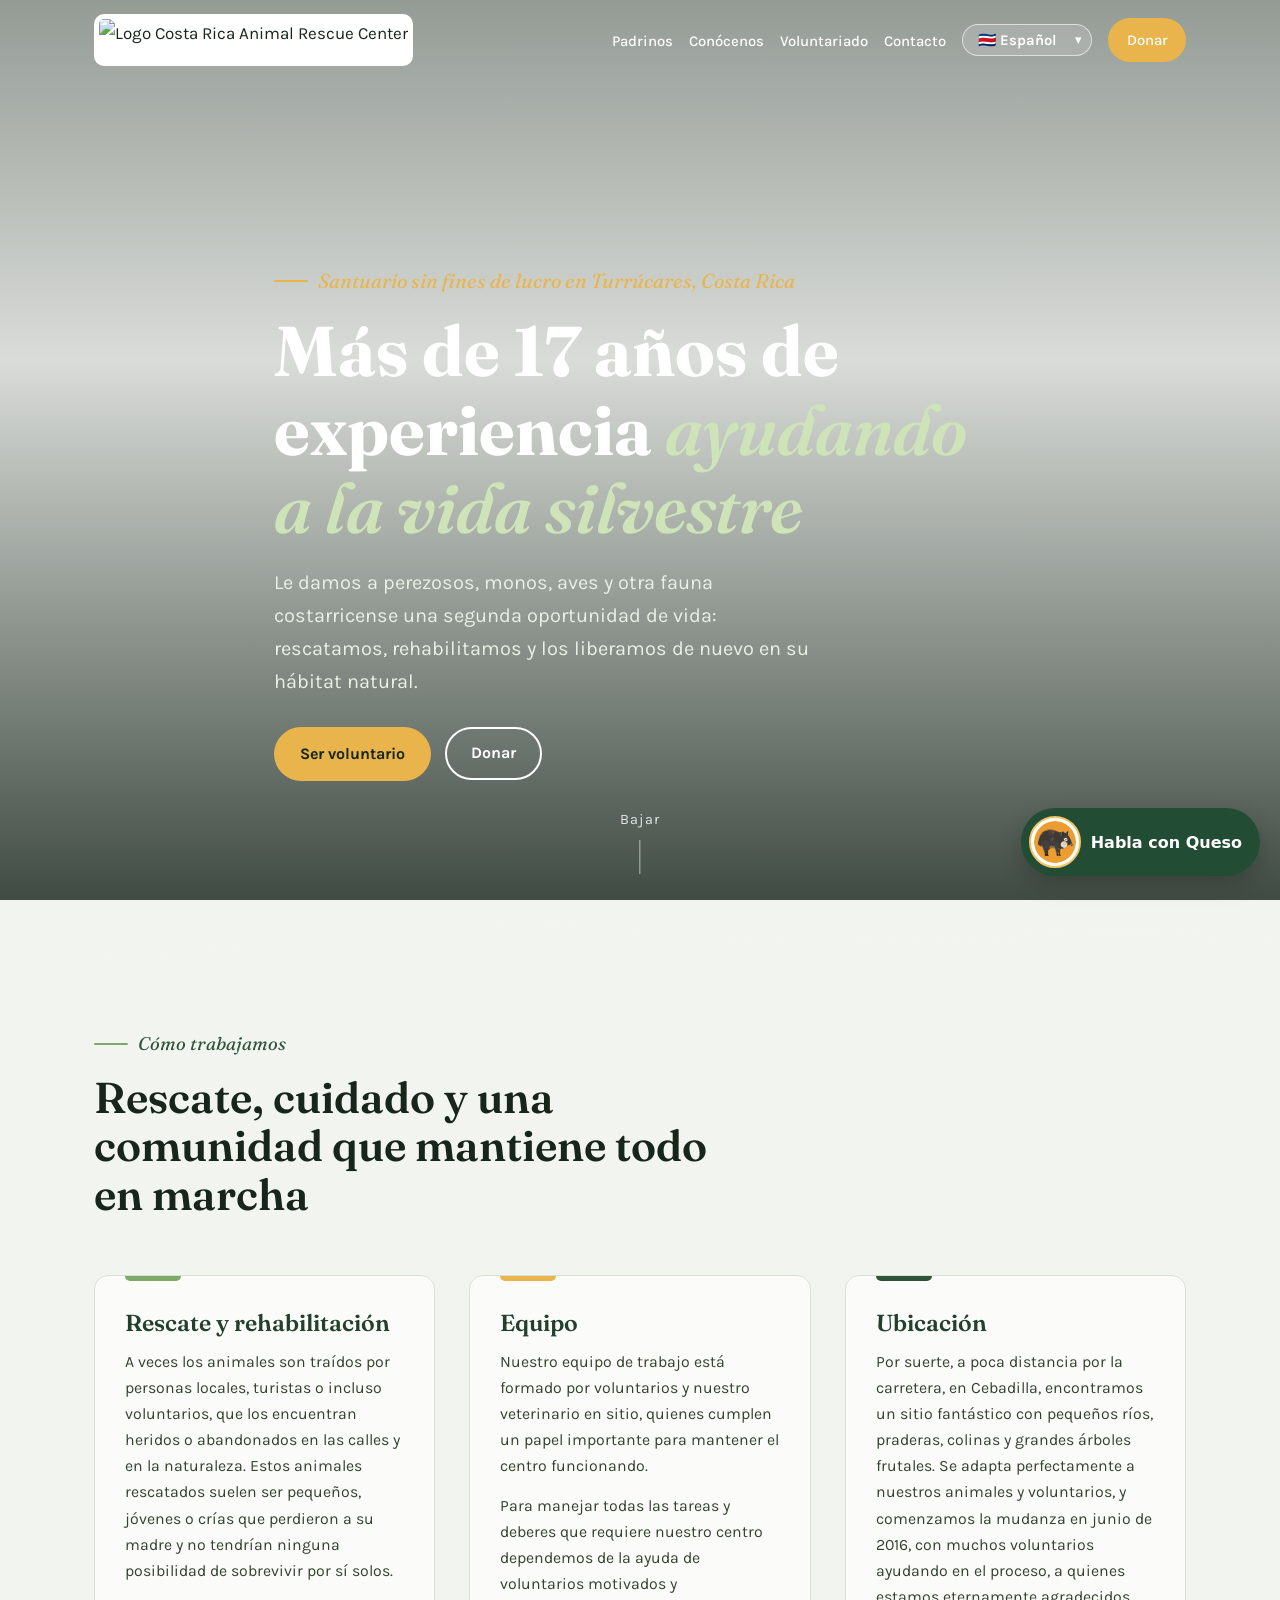
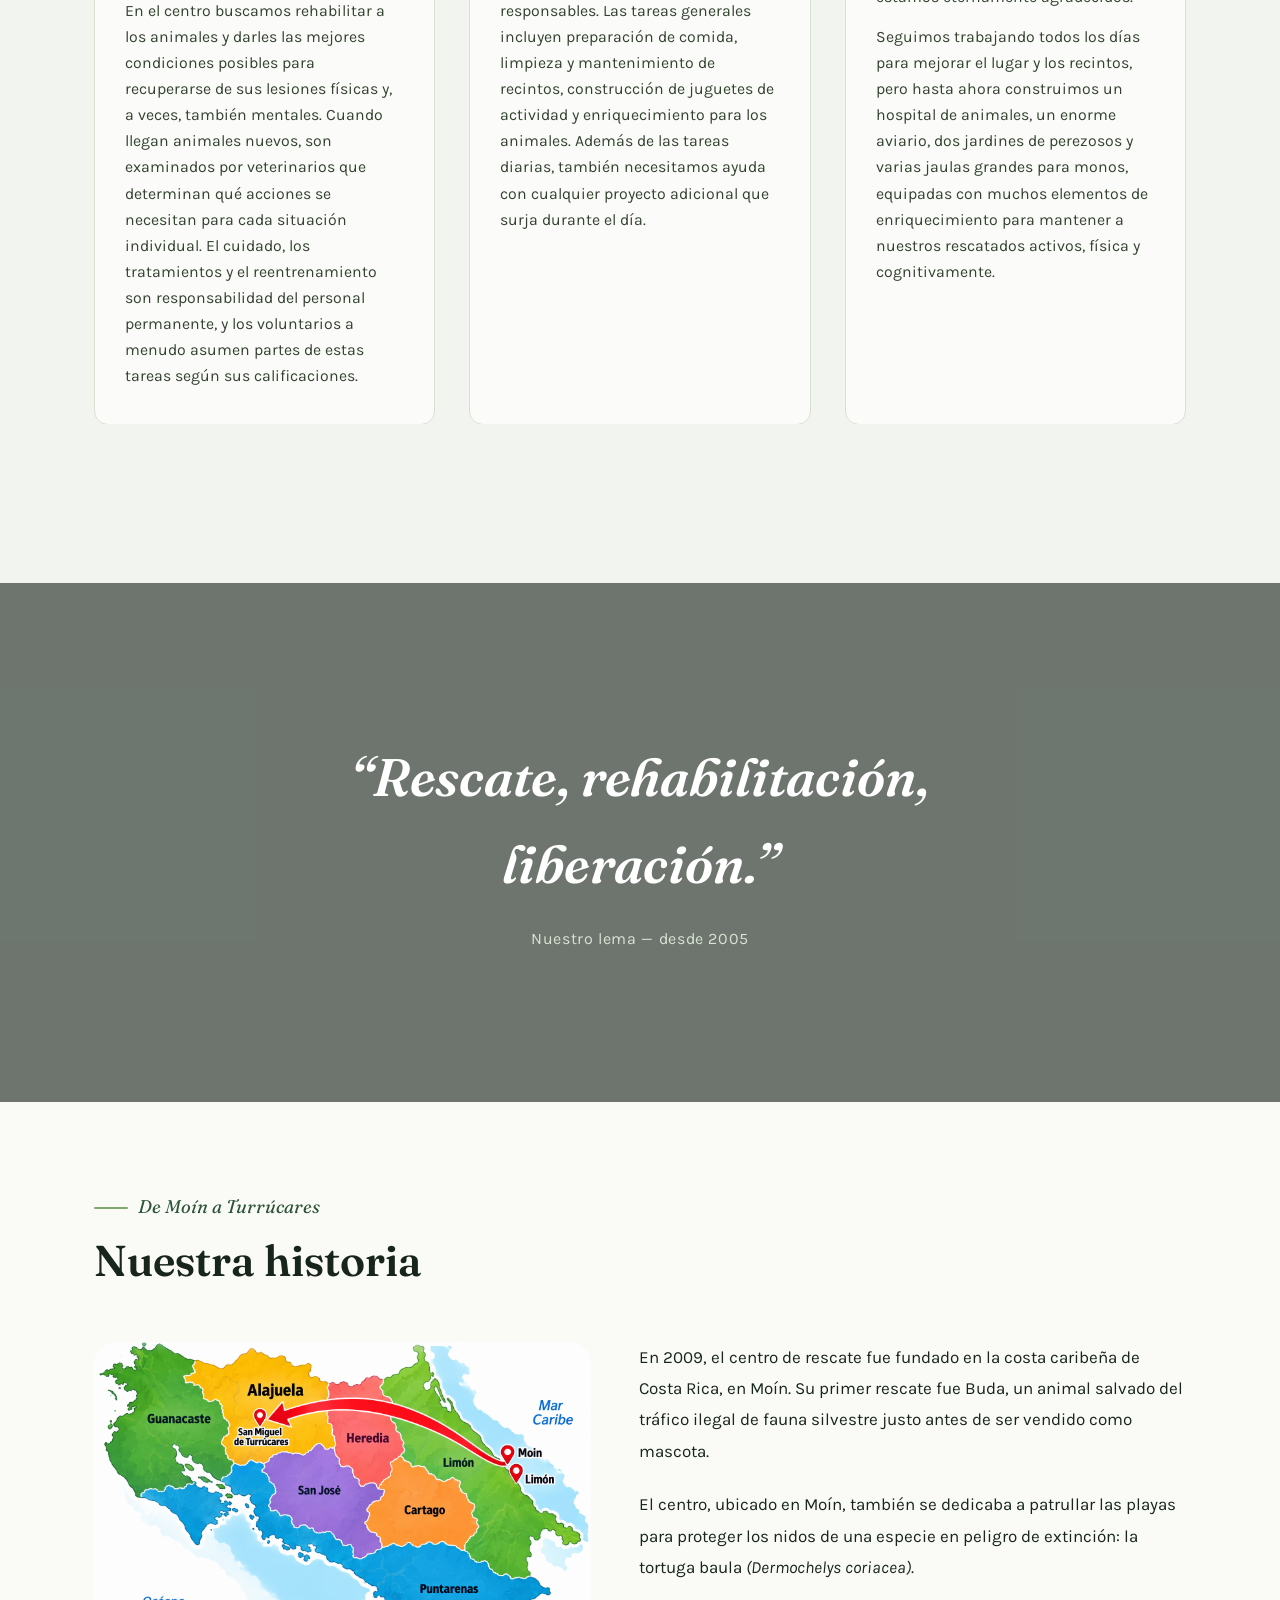
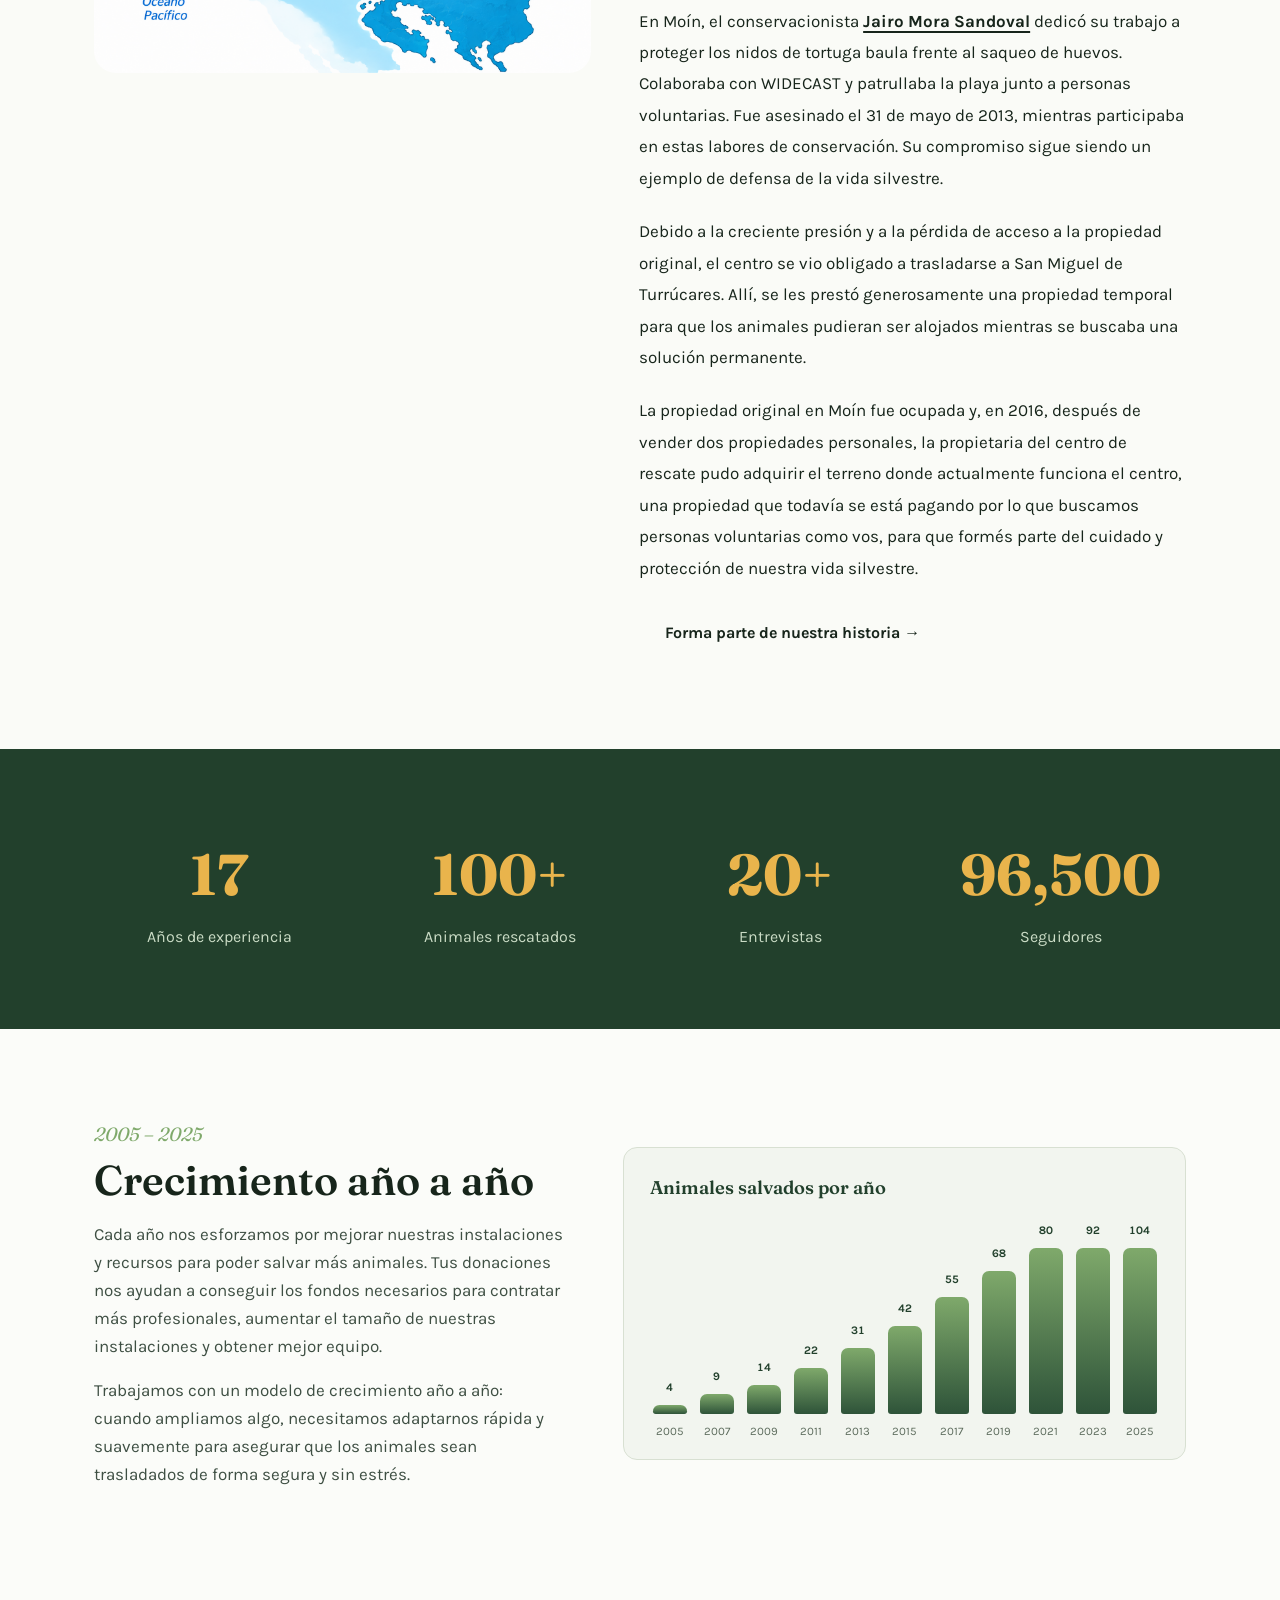
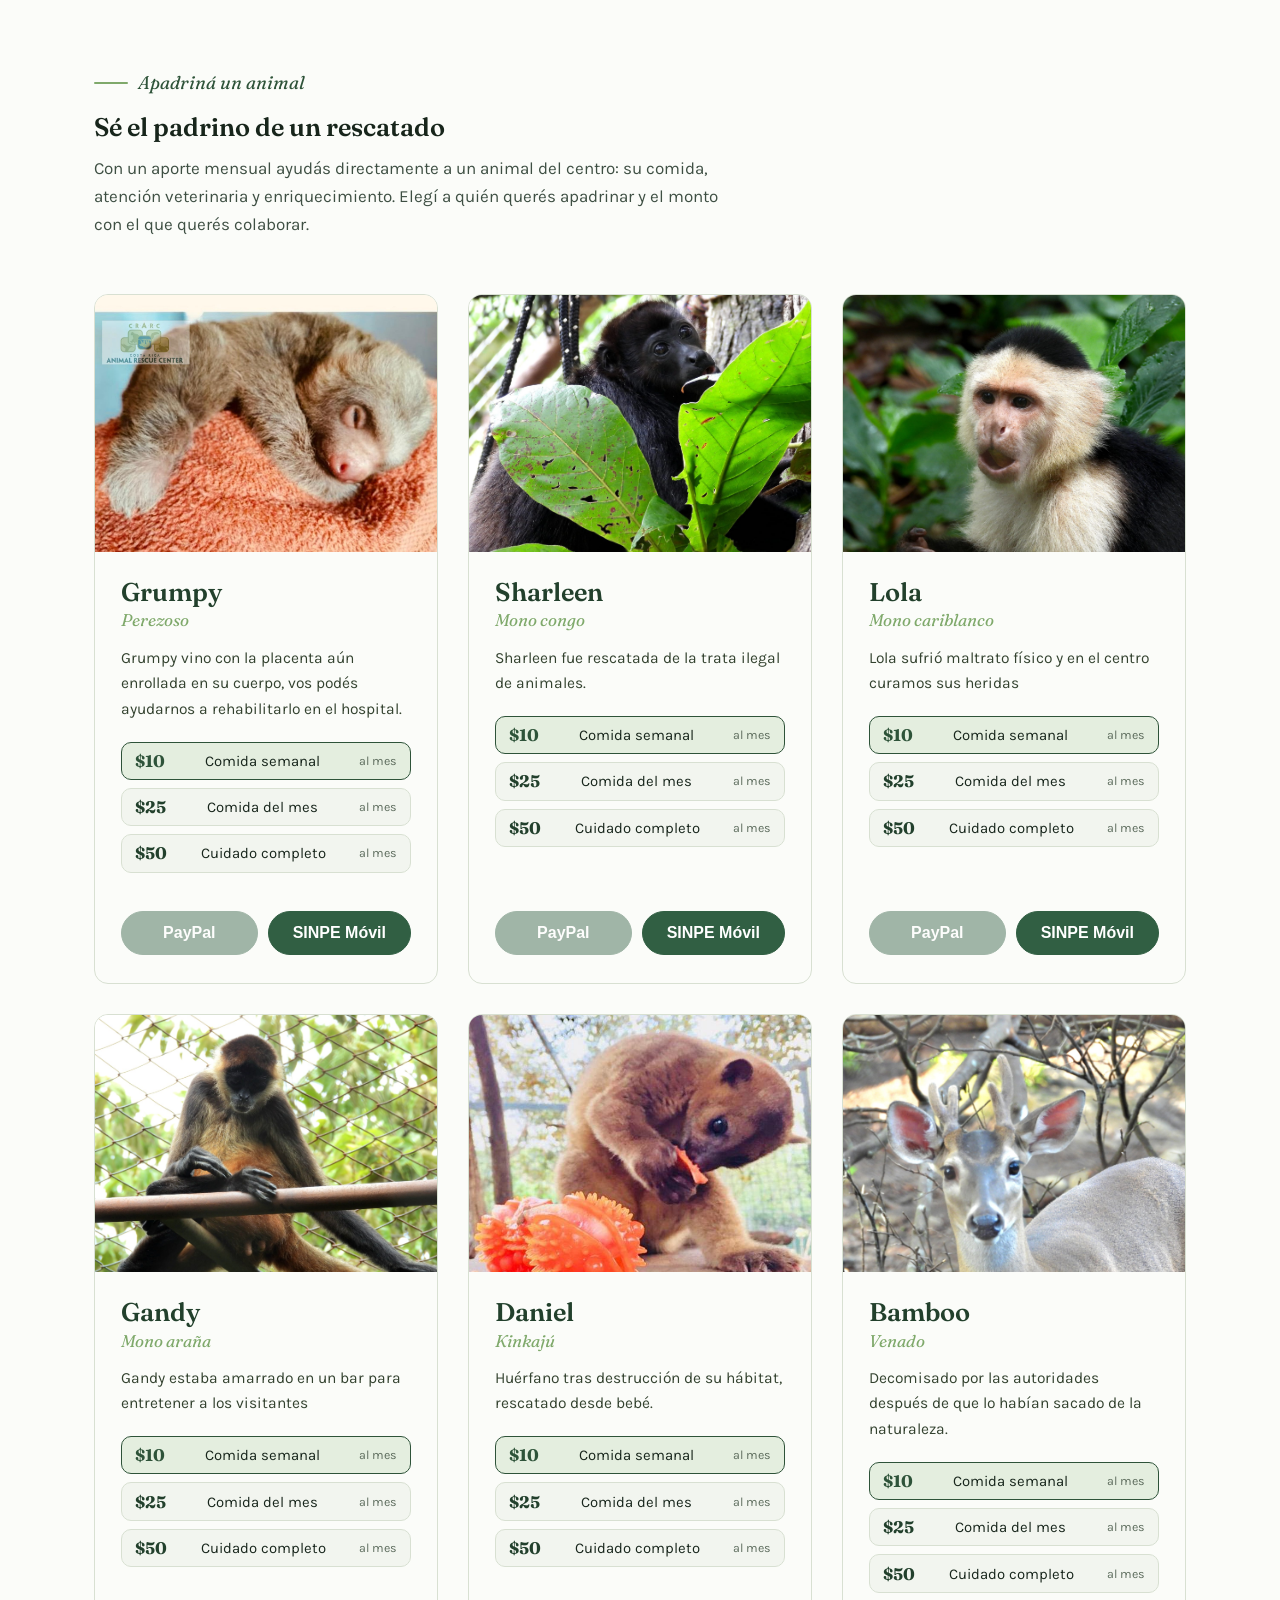
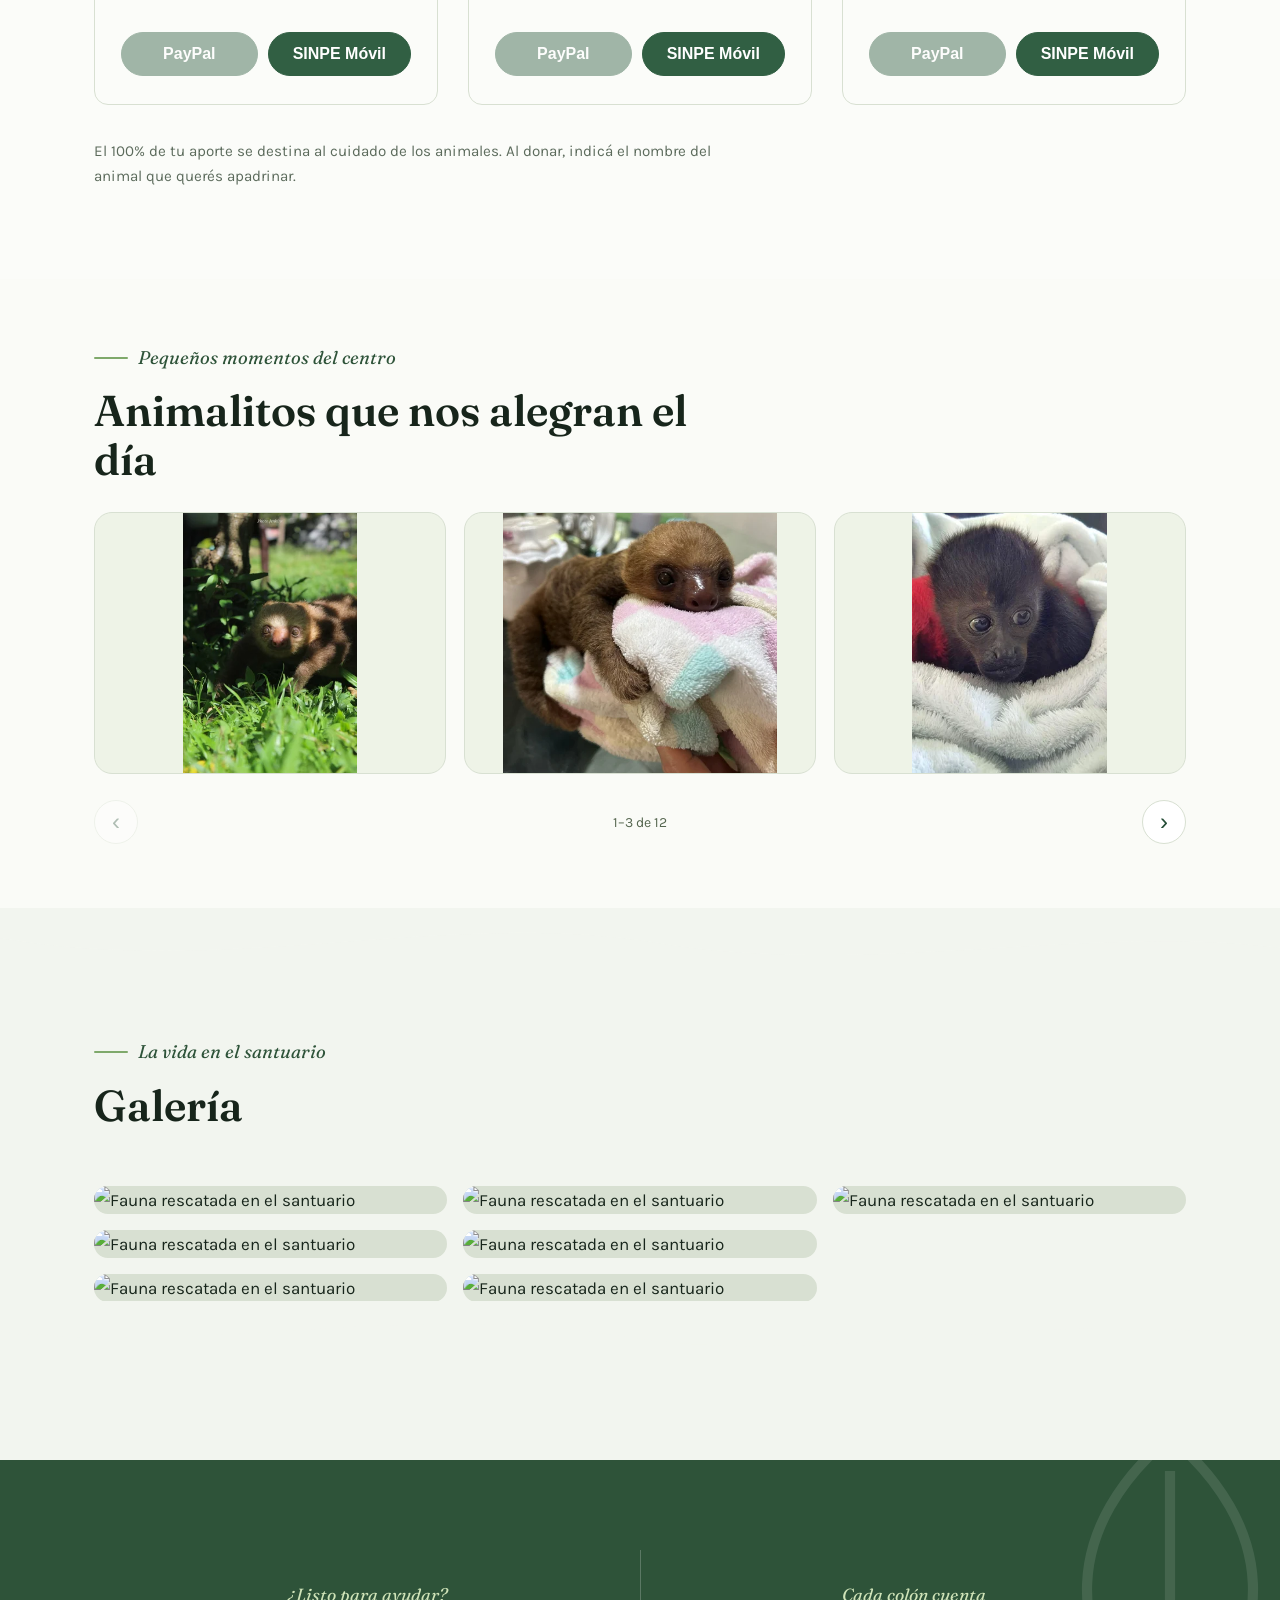
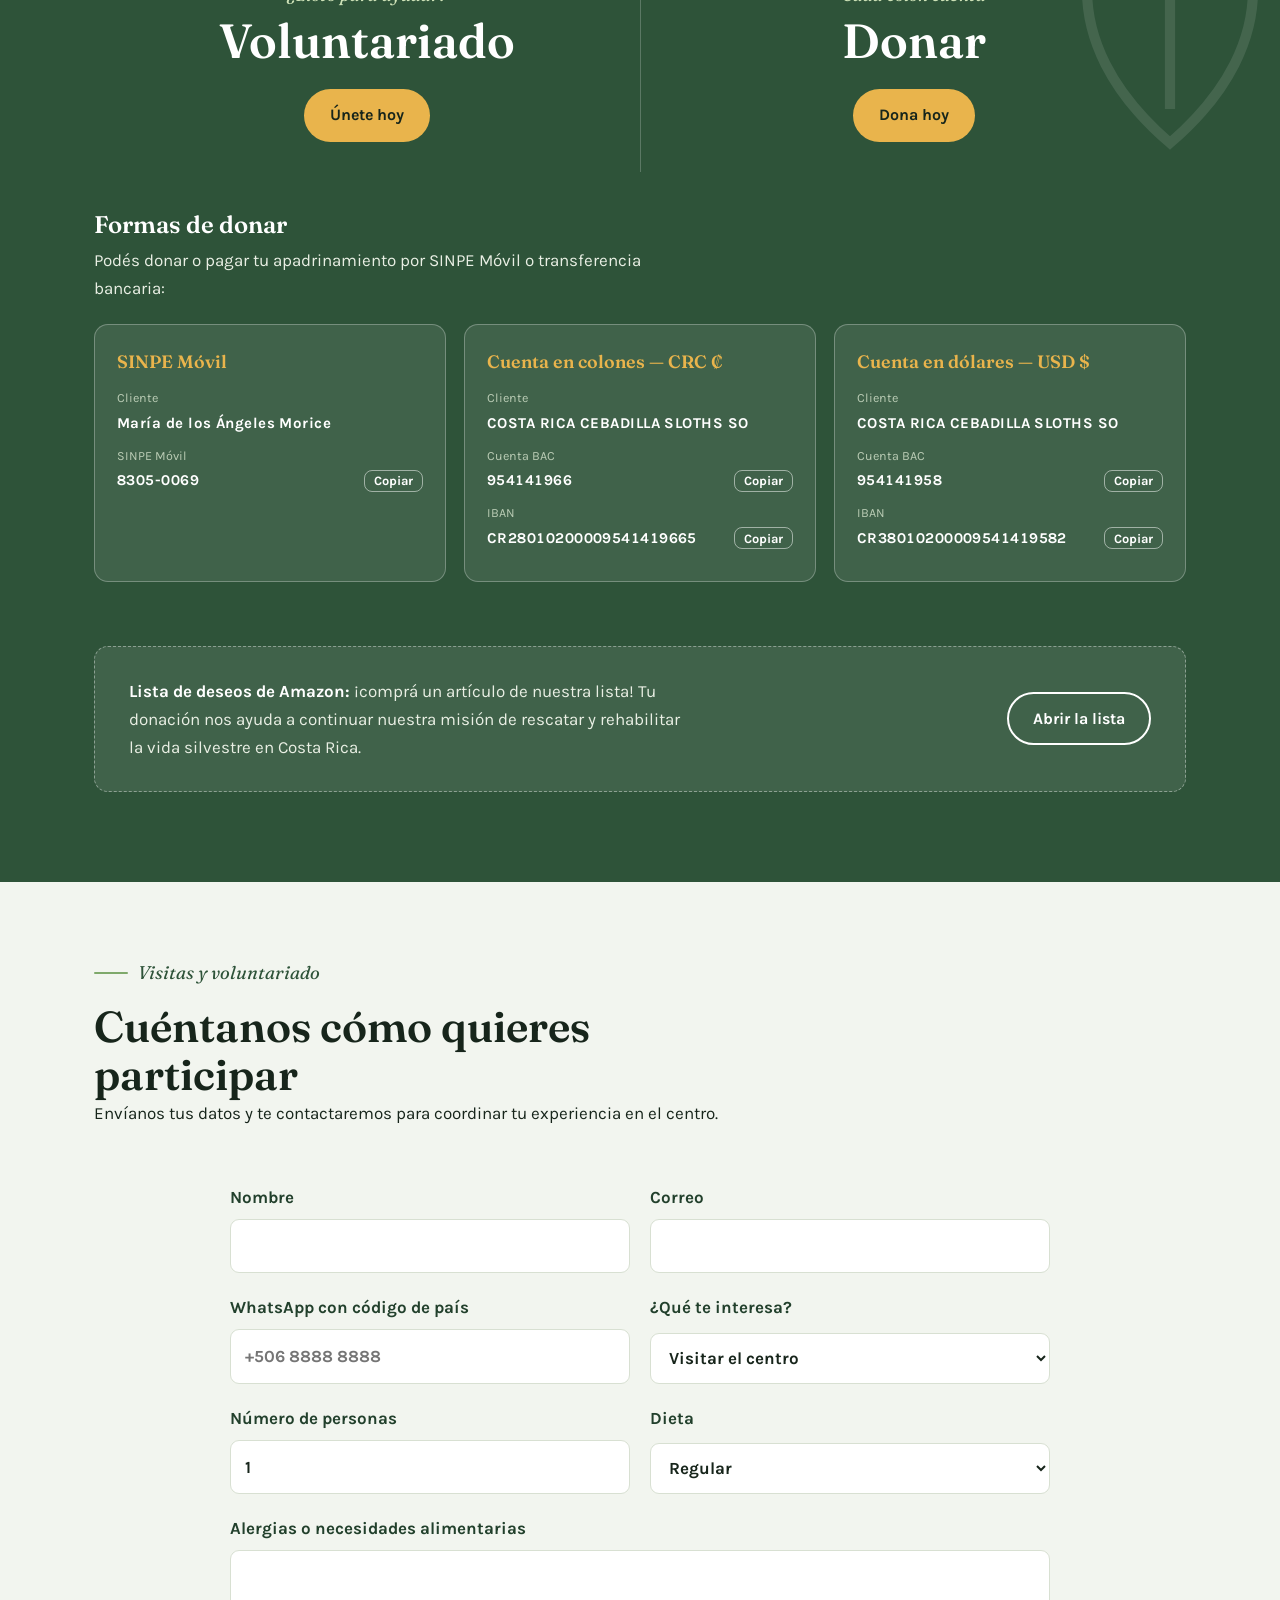
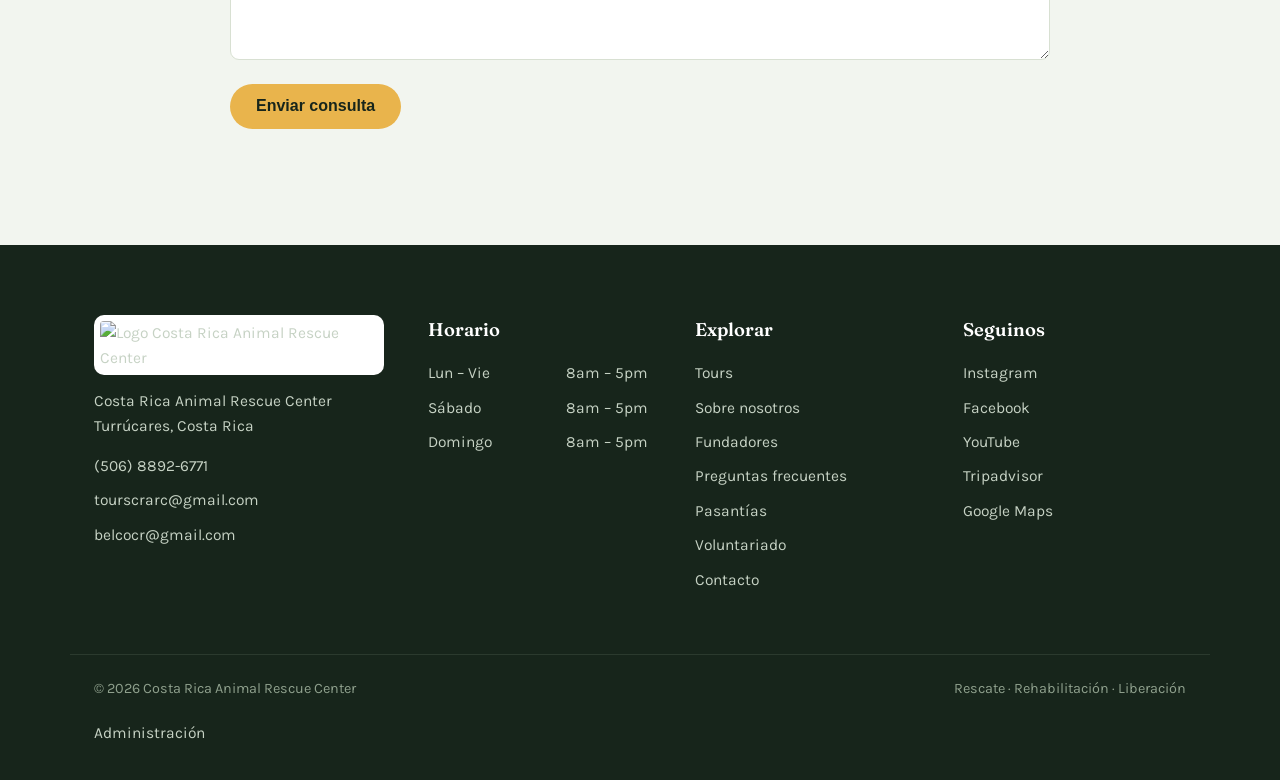
==== index.html @ 5d9d6842 "Add CRARC favicon across pages and fix contact navigation" ====
<!DOCTYPE html>
<html lang="es">
<head>
<meta charset="UTF-8">
<script src="supabase-client.js"></script>
<script src="sponsor-payments.js?v=20261014-1"></script>
<link rel="stylesheet" href="sponsor-payments.css?v=20261014-1">
<link rel="stylesheet" href="home-contact.css?v=20261013-3">
<script src="home-contact.js?v=20261013-1" defer></script>

<meta name="viewport" content="width=device-width, initial-scale=1.0">
<title>Voluntariado con animales en Costa Rica | CRARC</title>
<meta name="description" content="Conoce CRARC, centro de rescate de vida silvestre en Turrúcares, Costa Rica. Descubre el voluntariado, las visitas y cómo apadrinar animales.">
<link rel="preconnect" href="https://fonts.googleapis.com">
<link rel="preconnect" href="https://fonts.gstatic.com" crossorigin>
<link href="https://fonts.googleapis.com/css2?family=Fraunces:ital,opsz,wght@0,9..144,400;0,9..144,600;0,9..144,700;1,9..144,400;1,9..144,600&family=Karla:ital,wght@0,400;0,500;0,700;1,400&display=swap" rel="stylesheet">

<script>
/* ============================================================
   VIDEO — pegá aquí la URL del .mp4 del sitio original.
   Cómo sacarla: F12 → Network → filtro "Media" → recargar →
   clic derecho sobre el .mp4 → Copy URL.
   Mientras esté vacío (""), el hero usa la imagen de respaldo.
   ============================================================ */
const VIDEO = {
  /* Opción A (la del sitio original): video de YouTube.
     Pegá SOLO el ID (los ~11 caracteres después de youtube.com/embed/
     o de youtube.com/watch?v=). Ej: youtube: "dQw4w9WgXcQ" */
  youtube: "",

  /* Opción B: un .mp4 directo (si algún día lo tienen alojado aparte) */
  hero: ""
};

/* ============================================================
   IMAGES — cambiá las URLs por las fotos reales del centro.
   (Clic derecho sobre la foto → "Copiar dirección de imagen".)
   - hero:  respaldo del video (y póster mientras carga)
   - quote: la foto del mono ("Rescate, rehabilitación, liberación")
   ============================================================ */
const IMAGES = {
  logo:    "https://images.squarespace-cdn.com/content/v1/531d3bd6e4b0ddc80ccfca51/90736c36-22ac-4cdb-b52f-da504f413702/GreenCRARC_2020-Logofinal.png",
  /* Foto real del centro (respaldo del video y póster mientras carga) */
  hero:    "https://images.squarespace-cdn.com/content/v1/531d3bd6e4b0ddc80ccfca51/0b09773f-8cdd-47a3-a2c3-6864eb2782ec/20220904_075900.jpg",
  /* Fondo de la sección del lema — la foto del mono del sitio original
     no salió en la extracción; cuando tengás su URL, pegala aquí */
  quote:   "https://images.squarespace-cdn.com/content/v1/531d3bd6e4b0ddc80ccfca51/1598633922604-9LBZE9ICCJYEYQVPY9FA/img-06.jpg",
  /* Galería real del centro (mismo orden que en su página principal) */
  gallery: [
    "https://images.squarespace-cdn.com/content/v1/531d3bd6e4b0ddc80ccfca51/1615142307702-APJ87BNVD9E5FO9LO7R5/img-01.jpg",
    "https://images.squarespace-cdn.com/content/v1/531d3bd6e4b0ddc80ccfca51/1615001490721-SHJEFRWXN4S51LOOFZAN/img-05.jpg",
    "https://images.squarespace-cdn.com/content/v1/531d3bd6e4b0ddc80ccfca51/1615001755380-YQE0K8HOXEBNIM1J4AR3/img-08.jpg",
    "https://images.squarespace-cdn.com/content/v1/531d3bd6e4b0ddc80ccfca51/1598633922604-9LBZE9ICCJYEYQVPY9FA/img-06.jpg",
    "https://images.squarespace-cdn.com/content/v1/531d3bd6e4b0ddc80ccfca51/1598633978077-NZ9LUXBENH7F8W8AS3YP/img-03.jpg",
    "https://images.squarespace-cdn.com/content/v1/531d3bd6e4b0ddc80ccfca51/1592430685614-82UHSNFQUVH82V3LZ6XE/img-04.jpg",
    "https://images.squarespace-cdn.com/content/v1/531d3bd6e4b0ddc80ccfca51/1592418509910-163GRHIHN5APGAHD2ZVY/img-02.jpg"
  ],
  fallback: "https://images.squarespace-cdn.com/content/v1/531d3bd6e4b0ddc80ccfca51/0b09773f-8cdd-47a3-a2c3-6864eb2782ec/20220904_075900.jpg"
};

/* Datos del gráfico "Animales salvados por año" — editá los valores reales */
const RESCUE_DATA = [
  { year: 2005, count: 4 },  { year: 2007, count: 9 },
  { year: 2009, count: 14 }, { year: 2011, count: 22 },
  { year: 2013, count: 31 }, { year: 2015, count: 42 },
  { year: 2017, count: 55 }, { year: 2019, count: 68 },
  { year: 2021, count: 80 }, { year: 2023, count: 92 },
  { year: 2025, count: 104 }
];

/* ============================================================
   PADRINOS — editá los animales reales del centro:
   nombre (queda igual en todos los idiomas), foto y montos.
   Las descripciones se traducen en el bloque I18N (sponA1..A3).
   ============================================================ */
const DONATE_URL = "#pay";
/* WhatsApp del centro: código de país + número, sin +, espacios ni guiones */
const WHATSAPP_NUMBER = "50685228125";

/* URL /exec del Apps Script (la MISMA de conocenos.html).
   Con esto los padrinos se administran desde la pestaña "Padrinos"
   de la hoja de cálculo, sin tocar código: animales, fotos, montos,
   y si el botón va a PayPal o a WhatsApp. Si está vacío o falla,
   se usan los animales de SPONSORS de aquí abajo. */
const CONFIG_ENDPOINT = "https://script.google.com/macros/s/AKfycbx2tHT1aCH5QfsYBuMe5ggw_VnCaWNn0RVXZYW3UbazEzCJiYbT_n-KfaO86DMr4g/exec";

/* ============================================================
   MÉTODOS DE DONACIÓN — editá aquí si cambian cuentas o números
   ============================================================ */
const PAYMENT = {
  sinpe: { number: "8305-0069", holder: "María de los Ángeles Morice" },
  crc: {
    holder: "COSTA RICA CEBADILLA SLOTHS SO",
    bac: "954141966",
    iban: "CR28010200009541419665"
  },
  usd: {
    holder: "COSTA RICA CEBADILLA SLOTHS SO",
    bac: "954141958",
    iban: "CR38010200009541419582"
  }
};
const SPONSORS = [
  { id: "a1", name: "Grumpy",   img: "images/animals/grumpybebe.jpeg", amounts: [10, 25, 50] },
  { id: "a2", name: "Sharleen", img: "images/animals/eyes.jpeg",       amounts: [10, 25, 50] },
  { id: "a3", name: "Lola",     img: "images/animals/lola.jpeg",       amounts: [10, 25, 50] },
  { id: "a4", name: "Gandy",    img: "images/animals/ghandy.jpeg",     amounts: [10, 25, 50] },
  { id: "a5", name: "Daniel",   img: "images/animals/daniel.jpeg",     amounts: [10, 25, 50] },
  { id: "a6", name: "Bamboo",   img: "images/animals/toro.jpeg",       amounts: [10, 25, 50] }
];

/* ============================================================
   I18N — diccionario de traducciones (es / en / fr / it)
   ============================================================ */
const I18N = {
  es: {
    _name: "Español", _flag: "🇨🇷",
    navHow: "Cómo trabajamos", navImpact: "Nuestro impacto", navGrowth: "Crecimiento",
    navGallery: "Galería", navVolunteer: "Voluntariado", navContact: "Contacto", navDonate: "Donar",
    heroKicker: "Santuario sin fines de lucro en Turrúcares, Costa Rica",
    heroTitle: "Más de 17 años de experiencia <em>ayudando a la vida silvestre</em>",
    heroLead: "Le damos a perezosos, monos, aves y otra fauna costarricense una segunda oportunidad de vida: rescatamos, rehabilitamos y los liberamos de nuevo en su hábitat natural.",
    heroCtaVol: "Ser voluntario", heroCtaDon: "Donar", scroll: "Bajar",
    howKicker: "Cómo trabajamos",
    howTitle: "Rescate, cuidado y una comunidad que mantiene todo en marcha",
    how1h: "Rescate y rehabilitación",
    how1p1: "A veces los animales son traídos por personas locales, turistas o incluso voluntarios, que los encuentran heridos o abandonados en las calles y en la naturaleza. Estos animales rescatados suelen ser pequeños, jóvenes o crías que perdieron a su madre y no tendrían ninguna posibilidad de sobrevivir por sí solos.",
    how1p2: "En el centro buscamos rehabilitar a los animales y darles las mejores condiciones posibles para recuperarse de sus lesiones físicas y, a veces, también mentales. Cuando llegan animales nuevos, son examinados por veterinarios que determinan qué acciones se necesitan para cada situación individual. El cuidado, los tratamientos y el reentrenamiento son responsabilidad del personal permanente, y los voluntarios a menudo asumen partes de estas tareas según sus calificaciones.",
    how2h: "Equipo",
    how2p1: "Nuestro equipo de trabajo está formado por voluntarios y nuestro veterinario en sitio, quienes cumplen un papel importante para mantener el centro funcionando.",
    how2p2: "Para manejar todas las tareas y deberes que requiere nuestro centro dependemos de la ayuda de voluntarios motivados y responsables. Las tareas generales incluyen preparación de comida, limpieza y mantenimiento de recintos, construcción de juguetes de actividad y enriquecimiento para los animales. Además de las tareas diarias, también necesitamos ayuda con cualquier proyecto adicional que surja durante el día.",
    how3h: "Ubicación",
    how3p1: "Por suerte, a poca distancia por la carretera, en Cebadilla, encontramos un sitio fantástico con pequeños ríos, praderas, colinas y grandes árboles frutales. Se adapta perfectamente a nuestros animales y voluntarios, y comenzamos la mudanza en junio de 2016, con muchos voluntarios ayudando en el proceso, a quienes estamos eternamente agradecidos.",
    how3p2: "Seguimos trabajando todos los días para mejorar el lugar y los recintos, pero hasta ahora construimos un hospital de animales, un enorme aviario, dos jardines de perezosos y varias jaulas grandes para monos, equipadas con muchos elementos de enriquecimiento para mantener a nuestros rescatados activos, física y cognitivamente.",
    quoteText: "“Rescate, rehabilitación, liberación.”",
    quoteCaption: "Nuestro lema — desde 2005",
    stat1: "Años de experiencia", stat2: "Animales rescatados", stat3: "Entrevistas", stat4: "Seguidores",
    growthTitle: "Crecimiento año a año",
    growthP1: "Cada año nos esforzamos por mejorar nuestras instalaciones y recursos para poder salvar más animales. Tus donaciones nos ayudan a conseguir los fondos necesarios para contratar más profesionales, aumentar el tamaño de nuestras instalaciones y obtener mejor equipo.",
    growthP2: "Trabajamos con un modelo de crecimiento año a año: cuando ampliamos algo, necesitamos adaptarnos rápida y suavemente para asegurar que los animales sean trasladados de forma segura y sin estrés.",
    chartTitle: "Animales salvados por año",
    galleryKicker: "La vida en el santuario", galleryTitle: "Galería",
    galleryAlt: "Fauna rescatada en el santuario",
    joinReady: "¿Listo para ayudar?", joinVol: "Voluntariado", joinVolBtn: "Únete hoy",
    joinEvery: "Cada colón cuenta", joinDon: "Donar", joinDonBtn: "Dona hoy",
    wishlist: "<strong>Lista de deseos de Amazon:</strong> ¡comprá un artículo de nuestra lista! Tu donación nos ayuda a continuar nuestra misión de rescatar y rehabilitar la vida silvestre en Costa Rica.",
    wishlistBtn: "Abrir la lista",
    navSponsor: "Padrinos",
    navKnow: "Conócenos",
    sponKicker: "Apadriná un animal",
    sponTitle: "Sé el padrino de un rescatado",
    sponIntro: "Con un aporte mensual ayudás directamente a un animal del centro: su comida, atención veterinaria y enriquecimiento. Elegí a quién querés apadrinar y el monto con el que querés colaborar.",
    sponPerMonth: "al mes",
    sponT1: "Comida semanal",
    sponT2: "Comida del mes",
    sponT3: "Cuidado completo",
    sponBtn: "Apadrinar",
    sponWa: "Hola, quiero apadrinar a {name} con ${amount} al mes 🐾",
    sponNote: "El 100% de tu aporte se destina al cuidado de los animales. Al donar, indicá el nombre del animal que querés apadrinar.",
    sponA1sp: "Perezoso",
    sponA1d: "Grumpy vino con la placenta aún enrollada en su cuerpo, vos podés ayudarnos a rehabilitarlo en el hospital.",
    sponA2sp: "Mono congo",
    sponA2d: "Sharleen fue rescatada de la trata ilegal de animales.",
    sponA3sp: "Mono cariblanco",
    sponA3d: "Lola sufrió maltrato físico y en el centro curamos sus heridas",
    sponA4sp: "Mono araña",
    sponA4d: "Gandy estaba amarrado en un bar para entretener a los visitantes",
    sponA5sp: "Kinkajú",
    sponA5d: "Huérfano tras destrucción de su hábitat, rescatado desde bebé.",
    sponA6sp: "Venado",
    sponA6d: "Decomisado por las autoridades después de que lo habían sacado de la naturaleza.",
    payTitle: "Formas de donar",
    payIntro: "Podés donar o pagar tu apadrinamiento por SINPE Móvil o transferencia bancaria:",
    paySinpe: "SINPE Móvil",
    payCrc: "Cuenta en colones",
    payUsd: "Cuenta en dólares",
    payHolder: "Cliente",
    payBac: "Cuenta BAC",
    payCopy: "Copiar",
    payCopied: "¡Copiado!",
    footAddr: "Costa Rica Animal Rescue Center<br>Turrúcares, Costa Rica",
    footHours: "Horario", footMonFri: "Lun – Vie", footSat: "Sábado", footSun: "Domingo",
    footExplore: "Explorar", footTours: "Tours", footAbout: "Sobre nosotros", footFounders: "Fundadores",
    footFaq: "Preguntas frecuentes", footInternships: "Pasantías", footVolunteer: "Voluntariado", footContact: "Contacto",
    footFollow: "Seguinos",
    footCopy: "© {year} Costa Rica Animal Rescue Center",
    footMotto: "Rescate · Rehabilitación · Liberación"
  },

  en: {
    _name: "English", _flag: "🇺🇸",
    navHow: "How we work", navImpact: "Our impact", navGrowth: "Growth",
    navGallery: "Gallery", navVolunteer: "Volunteer", navContact: "Contact", navDonate: "Donate",
    heroKicker: "A non-profit sanctuary in Turrúcares, Costa Rica",
    heroTitle: "Over 17 years of experience <em>helping the wildlife</em>",
    heroLead: "We give sloths, monkeys, birds, and other Costa Rican wildlife a second chance at life — rescuing, rehabilitating, and re-releasing them into their natural habitat.",
    heroCtaVol: "Become a volunteer", heroCtaDon: "Donate", scroll: "Scroll",
    howKicker: "How we work",
    howTitle: "Rescue, care, and a community that keeps it all running",
    how1h: "Rescue & Rehabilitation",
    how1p1: "Sometimes animals are brought in by local people, tourists, or even volunteers, who have found them injured or abandoned in the streets and the wilderness. These rescued animals are often smaller or younger animals or infants that have lost their mother and would have no chance of survival on their own.",
    how1p2: "At the center, we aim to rehabilitate animals and give them the best possible conditions to recover from their physical and sometimes also mental injuries. When new animals come in, they are examined by vets who determine what actions need to be done for each individual situation. Care, treatments, and retraining are within the responsibility of permanent staff, and volunteers often get a chance to take over parts of tasks depending on each volunteer's qualifications.",
    how2h: "Team",
    how2p1: "Our team of workers consists of volunteers and our on-site veterinarian who all take up an important part in keeping the center running.",
    how2p2: "In order to manage all the tasks and duties that our center requires we depend on the help of motivated and responsible volunteers. Volunteer general tasks involve food preparation, cleaning and maintaining enclosures, building activity toys, and providing enrichment for animals. Apart from daily tasks, we also need help with any additional projects that may come up in the course of the day.",
    how3h: "Location",
    how3p1: "Luckily just a short drive down the road, in Cebadilla, we found a fantastic site with little rivers, meadows, hills, and big beautiful fruit trees! It suits our animals and volunteers perfectly and we began the move here in June 2016 — with lots of volunteers helping in the process, who we are eternally grateful for.",
    how3p2: "We are still working every day on improving the place and enclosures, but so far we built an animal hospital, a huge aviary, two sloth gardens, and various big monkey cages, equipped with many enrichment items to keep our rescued ones active — physically and cognitively.",
    quoteText: "“Rescue, Rehabilitate, Release.”",
    quoteCaption: "Our motto — since 2005",
    stat1: "Years of experience", stat2: "Animals rescued", stat3: "Interviews", stat4: "Followers",
    growthTitle: "Year by year growth",
    growthP1: "Every year we strive to improve our facilities and resources to be able to save more animals each year. Your donations help us get the funds needed to hire more professionals and increase the size of our facilities, as well as get better equipment.",
    growthP2: "We work on a year-by-year growth model: when we expand something, we need to adapt quickly and smoothly to ensure the animals are transferred safely and stress-free.",
    chartTitle: "Animals saved every year",
    galleryKicker: "Life at the sanctuary", galleryTitle: "Gallery",
    galleryAlt: "Rescued wildlife at the sanctuary",
    joinReady: "Ready to help?", joinVol: "Volunteer", joinVolBtn: "Join today",
    joinEvery: "Every colón counts", joinDon: "Donate", joinDonBtn: "Donate today",
    wishlist: "<strong>Amazon wishlist:</strong> purchase an item from our wishlist! Your donation will help us continue our mission of rescuing and rehabilitating wildlife in Costa Rica.",
    wishlistBtn: "Open the wishlist",
    navSponsor: "Sponsor",
    navKnow: "About us",
    sponKicker: "Sponsor an animal",
    sponTitle: "Become a rescued animal's sponsor",
    sponIntro: "With a monthly contribution you directly help one animal at the center: their food, veterinary care, and enrichment. Choose who you'd like to sponsor and the amount you'd like to give.",
    sponPerMonth: "per month",
    sponT1: "A week of food",
    sponT2: "A month of food",
    sponT3: "Full care",
    sponBtn: "Sponsor",
    sponWa: "Hi! I'd like to sponsor {name} with ${amount} per month 🐾",
    sponNote: "100% of your contribution goes to animal care. When donating, mention the name of the animal you'd like to sponsor.",
    sponA1sp: "Sloth",
    sponA1d: "Grumpy arrived with the placenta still wrapped around his body; you can help us rehabilitate him at the hospital.",
    sponA2sp: "Howler monkey",
    sponA2d: "Sharleen was rescued from the illegal animal trade.",
    sponA3sp: "White-faced capuchin",
    sponA3d: "Lola suffered physical abuse and at the center we healed her wounds",
    sponA4sp: "Spider monkey",
    sponA4d: "Gandy was tied up in a bar to entertain the visitors",
    sponA5sp: "Kinkajou",
    sponA5d: "Orphaned after the destruction of his habitat, rescued as a baby.",
    sponA6sp: "Deer",
    sponA6d: "Confiscated by the authorities after being taken from the wild.",
    payTitle: "Ways to donate",
    payIntro: "You can donate or pay your sponsorship via SINPE Móvil or bank transfer:",
    paySinpe: "SINPE Móvil",
    payCrc: "Colones account",
    payUsd: "US dollar account",
    payHolder: "Account holder",
    payBac: "BAC account",
    payCopy: "Copy",
    payCopied: "Copied!",
    footAddr: "Costa Rica Animal Rescue Center<br>Turrúcares, Costa Rica",
    footHours: "Hours", footMonFri: "Mon – Fri", footSat: "Saturday", footSun: "Sunday",
    footExplore: "Explore", footTours: "Tours", footAbout: "About us", footFounders: "Founders",
    footFaq: "FAQ", footInternships: "Internships", footVolunteer: "Volunteer", footContact: "Contact us",
    footFollow: "Follow us",
    footCopy: "© {year} Costa Rica Animal Rescue Center",
    footMotto: "Rescue · Rehabilitate · Release"
  },

  fr: {
    _name: "Français", _flag: "🇫🇷",
    navHow: "Notre travail", navImpact: "Notre impact", navGrowth: "Croissance",
    navGallery: "Galerie", navVolunteer: "Bénévolat", navContact: "Contact", navDonate: "Faire un don",
    heroKicker: "Un sanctuaire à but non lucratif à Turrúcares, Costa Rica",
    heroTitle: "Plus de 17 ans d'expérience <em>au service de la faune sauvage</em>",
    heroLead: "Nous offrons aux paresseux, singes, oiseaux et autres animaux sauvages du Costa Rica une seconde chance : nous les secourons, les réhabilitons et les relâchons dans leur habitat naturel.",
    heroCtaVol: "Devenir bénévole", heroCtaDon: "Faire un don", scroll: "Défiler",
    howKicker: "Notre travail",
    howTitle: "Sauvetage, soins et une communauté qui fait tourner le centre",
    how1h: "Sauvetage et réhabilitation",
    how1p1: "Parfois, les animaux sont amenés par des habitants, des touristes ou même des bénévoles qui les ont trouvés blessés ou abandonnés dans les rues ou en pleine nature. Ces animaux secourus sont souvent petits, jeunes ou des bébés ayant perdu leur mère, sans aucune chance de survie par eux-mêmes.",
    how1p2: "Au centre, nous cherchons à réhabiliter les animaux et à leur offrir les meilleures conditions possibles pour se remettre de leurs blessures physiques, et parfois aussi mentales. À l'arrivée de nouveaux animaux, des vétérinaires les examinent et déterminent les actions nécessaires pour chaque situation. Les soins, traitements et réentraînements relèvent du personnel permanent, et les bénévoles prennent souvent en charge certaines tâches selon leurs qualifications.",
    how2h: "Équipe",
    how2p1: "Notre équipe est composée de bénévoles et de notre vétérinaire sur place, qui jouent tous un rôle important dans le fonctionnement du centre.",
    how2p2: "Pour gérer toutes les tâches que notre centre exige, nous dépendons de l'aide de bénévoles motivés et responsables. Les tâches générales comprennent la préparation de la nourriture, le nettoyage et l'entretien des enclos, la fabrication de jouets d'activité et l'enrichissement pour les animaux. En plus des tâches quotidiennes, nous avons aussi besoin d'aide pour les projets supplémentaires qui peuvent surgir au cours de la journée.",
    how3h: "Emplacement",
    how3p1: "Heureusement, à quelques minutes de route, à Cebadilla, nous avons trouvé un site fantastique avec de petites rivières, des prairies, des collines et de grands arbres fruitiers ! Il convient parfaitement à nos animaux et bénévoles, et nous avons commencé le déménagement en juin 2016 — avec l'aide de nombreux bénévoles, envers qui nous sommes éternellement reconnaissants.",
    how3p2: "Nous travaillons encore chaque jour à améliorer le lieu et les enclos, mais nous avons déjà construit un hôpital pour animaux, une immense volière, deux jardins à paresseux et plusieurs grandes cages à singes, équipées de nombreux éléments d'enrichissement pour garder nos protégés actifs — physiquement et cognitivement.",
    quoteText: "« Secourir, réhabiliter, relâcher. »",
    quoteCaption: "Notre devise — depuis 2005",
    stat1: "Années d'expérience", stat2: "Animaux secourus", stat3: "Interviews", stat4: "Abonnés",
    growthTitle: "Une croissance année après année",
    growthP1: "Chaque année, nous nous efforçons d'améliorer nos installations et nos ressources pour sauver toujours plus d'animaux. Vos dons nous aident à obtenir les fonds nécessaires pour embaucher plus de professionnels, agrandir nos installations et acquérir un meilleur équipement.",
    growthP2: "Nous fonctionnons sur un modèle de croissance annuelle : lorsque nous agrandissons quelque chose, nous devons nous adapter rapidement et en douceur pour garantir que les animaux soient transférés en toute sécurité et sans stress.",
    chartTitle: "Animaux sauvés chaque année",
    galleryKicker: "La vie au sanctuaire", galleryTitle: "Galerie",
    galleryAlt: "Faune secourue au sanctuaire",
    joinReady: "Prêt à aider ?", joinVol: "Bénévolat", joinVolBtn: "Rejoignez-nous",
    joinEvery: "Chaque colón compte", joinDon: "Faire un don", joinDonBtn: "Donner aujourd'hui",
    wishlist: "<strong>Liste de souhaits Amazon :</strong> achetez un article de notre liste ! Votre don nous aide à poursuivre notre mission de sauvetage et de réhabilitation de la faune au Costa Rica.",
    wishlistBtn: "Ouvrir la liste",
    navSponsor: "Parrainage",
    navKnow: "À propos",
    sponKicker: "Parrainez un animal",
    sponTitle: "Devenez le parrain d'un animal secouru",
    sponIntro: "Avec une contribution mensuelle, vous aidez directement un animal du centre : sa nourriture, ses soins vétérinaires et son enrichissement. Choisissez qui vous souhaitez parrainer et le montant de votre soutien.",
    sponPerMonth: "par mois",
    sponT1: "Une semaine de nourriture",
    sponT2: "Un mois de nourriture",
    sponT3: "Soins complets",
    sponBtn: "Parrainer",
    sponWa: "Bonjour ! Je souhaite parrainer {name} avec {amount} $ par mois 🐾",
    sponNote: "100 % de votre contribution est consacrée aux soins des animaux. Lors de votre don, indiquez le nom de l'animal que vous souhaitez parrainer.",
    sponA1sp: "Paresseux",
    sponA1d: "Grumpy est arrivé avec le placenta encore enroulé autour de son corps ; vous pouvez nous aider à le réhabiliter à l'hôpital.",
    sponA2sp: "Singe hurleur",
    sponA2d: "Sharleen a été secourue du trafic illégal d'animaux.",
    sponA3sp: "Capucin à face blanche",
    sponA3d: "Lola a subi des maltraitances physiques ; au centre, nous avons soigné ses blessures.",
    sponA4sp: "Singe-araignée",
    sponA4d: "Gandy était attaché dans un bar pour divertir les clients.",
    sponA5sp: "Kinkajou",
    sponA5d: "Orphelin après la destruction de son habitat, secouru dès son plus jeune âge.",
    sponA6sp: "Cerf",
    sponA6d: "Confisqué par les autorités après avoir été retiré de la nature.",
    payTitle: "Comment faire un don",
    payIntro: "Vous pouvez faire un don ou régler votre parrainage par SINPE Móvil ou virement bancaire :",
    paySinpe: "SINPE Móvil",
    payCrc: "Compte en colones",
    payUsd: "Compte en dollars",
    payHolder: "Titulaire",
    payBac: "Compte BAC",
    payCopy: "Copier",
    payCopied: "Copié !",
    footAddr: "Costa Rica Animal Rescue Center<br>Turrúcares, Costa Rica",
    footHours: "Horaires", footMonFri: "Lun – Ven", footSat: "Samedi", footSun: "Dimanche",
    footExplore: "Explorer", footTours: "Visites", footAbout: "À propos", footFounders: "Fondateurs",
    footFaq: "FAQ", footInternships: "Stages", footVolunteer: "Bénévolat", footContact: "Contact",
    footFollow: "Suivez-nous",
    footCopy: "© {year} Costa Rica Animal Rescue Center",
    footMotto: "Secourir · Réhabiliter · Relâcher"
  },

  it: {
    _name: "Italiano", _flag: "🇮🇹",
    navHow: "Come lavoriamo", navImpact: "Il nostro impatto", navGrowth: "Crescita",
    navGallery: "Galleria", navVolunteer: "Volontariato", navContact: "Contatti", navDonate: "Dona",
    heroKicker: "Un santuario senza scopo di lucro a Turrúcares, Costa Rica",
    heroTitle: "Oltre 17 anni di esperienza <em>ad aiutare la fauna selvatica</em>",
    heroLead: "Diamo a bradipi, scimmie, uccelli e altra fauna costaricana una seconda possibilità di vita: li salviamo, li riabilitiamo e li liberiamo di nuovo nel loro habitat naturale.",
    heroCtaVol: "Diventa volontario", heroCtaDon: "Dona", scroll: "Scorri",
    howKicker: "Come lavoriamo",
    howTitle: "Salvataggio, cura e una comunità che manda avanti tutto",
    how1h: "Salvataggio e riabilitazione",
    how1p1: "A volte gli animali vengono portati da persone del posto, turisti o persino volontari, che li hanno trovati feriti o abbandonati per strada o nella natura. Questi animali salvati sono spesso piccoli, giovani o cuccioli che hanno perso la madre e non avrebbero alcuna possibilità di sopravvivere da soli.",
    how1p2: "Al centro puntiamo a riabilitare gli animali e a dare loro le migliori condizioni possibili per riprendersi dalle ferite fisiche e, a volte, anche mentali. Quando arrivano nuovi animali, vengono esaminati dai veterinari che stabiliscono le azioni necessarie per ogni singola situazione. Cure, trattamenti e riaddestramento sono responsabilità del personale permanente, e i volontari spesso si occupano di parti di questi compiti in base alle loro qualifiche.",
    how2h: "Squadra",
    how2p1: "La nostra squadra è composta da volontari e dal nostro veterinario in loco, che svolgono tutti un ruolo importante nel mantenere il centro in funzione.",
    how2p2: "Per gestire tutti i compiti che il nostro centro richiede dipendiamo dall'aiuto di volontari motivati e responsabili. I compiti generali includono la preparazione del cibo, la pulizia e la manutenzione dei recinti, la costruzione di giochi di attività e l'arricchimento per gli animali. Oltre ai compiti quotidiani, abbiamo bisogno di aiuto anche per i progetti aggiuntivi che possono presentarsi durante la giornata.",
    how3h: "Posizione",
    how3p1: "Per fortuna, a pochi minuti di strada, a Cebadilla, abbiamo trovato un sito fantastico con piccoli fiumi, prati, colline e grandi alberi da frutto! È perfetto per i nostri animali e volontari, e abbiamo iniziato il trasloco a giugno 2016 — con l'aiuto di tanti volontari, ai quali siamo eternamente grati.",
    how3p2: "Lavoriamo ancora ogni giorno per migliorare il luogo e i recinti, ma finora abbiamo costruito un ospedale per animali, un'enorme voliera, due giardini per bradipi e diverse grandi gabbie per scimmie, dotate di molti elementi di arricchimento per mantenere i nostri salvati attivi — fisicamente e cognitivamente.",
    quoteText: "“Salvare, riabilitare, liberare.”",
    quoteCaption: "Il nostro motto — dal 2005",
    stat1: "Anni di esperienza", stat2: "Animali salvati", stat3: "Interviste", stat4: "Follower",
    growthTitle: "Crescita anno dopo anno",
    growthP1: "Ogni anno ci impegniamo a migliorare le nostre strutture e risorse per poter salvare sempre più animali. Le tue donazioni ci aiutano a ottenere i fondi necessari per assumere più professionisti, ampliare le nostre strutture e procurarci attrezzature migliori.",
    growthP2: "Lavoriamo con un modello di crescita anno per anno: quando ampliamo qualcosa, dobbiamo adattarci in modo rapido e fluido per garantire che gli animali vengano trasferiti in sicurezza e senza stress.",
    chartTitle: "Animali salvati ogni anno",
    galleryKicker: "La vita al santuario", galleryTitle: "Galleria",
    galleryAlt: "Fauna salvata al santuario",
    joinReady: "Pronto ad aiutare?", joinVol: "Volontariato", joinVolBtn: "Unisciti oggi",
    joinEvery: "Ogni colón conta", joinDon: "Dona", joinDonBtn: "Dona oggi",
    wishlist: "<strong>Lista dei desideri Amazon:</strong> acquista un articolo dalla nostra lista! La tua donazione ci aiuta a continuare la nostra missione di salvataggio e riabilitazione della fauna selvatica in Costa Rica.",
    wishlistBtn: "Apri la lista",
    navSponsor: "Padrini",
    navKnow: "Chi siamo",
    sponKicker: "Adotta a distanza",
    sponTitle: "Diventa il padrino di un animale salvato",
    sponIntro: "Con un contributo mensile aiuti direttamente un animale del centro: il suo cibo, le cure veterinarie e l'arricchimento. Scegli chi vuoi sostenere e l'importo con cui vuoi contribuire.",
    sponPerMonth: "al mese",
    sponT1: "Cibo per una settimana",
    sponT2: "Cibo per un mese",
    sponT3: "Cura completa",
    sponBtn: "Adotta",
    sponWa: "Ciao! Vorrei adottare a distanza {name} con {amount} $ al mese 🐾",
    sponNote: "Il 100% del tuo contributo è destinato alla cura degli animali. Al momento della donazione, indica il nome dell'animale che vuoi sostenere.",
    sponA1sp: "Bradipo",
    sponA1d: "Grumpy è arrivato con la placenta ancora avvolta al corpo; puoi aiutarci a riabilitarlo in ospedale.",
    sponA2sp: "Scimmia urlatrice",
    sponA2d: "Sharleen è stata salvata dal traffico illegale di animali.",
    sponA3sp: "Cebo cappuccino",
    sponA3d: "Lola ha subito maltrattamenti fisici; al centro abbiamo curato le sue ferite.",
    sponA4sp: "Scimmia ragno",
    sponA4d: "Gandy era legato in un bar per intrattenere i clienti.",
    sponA5sp: "Cercoletto",
    sponA5d: "Rimasto orfano dopo la distruzione del suo habitat, salvato da cucciolo.",
    sponA6sp: "Cervo",
    sponA6d: "Confiscato dalle autorità dopo essere stato sottratto alla natura.",
    payTitle: "Come donare",
    payIntro: "Puoi donare o pagare la tua adozione a distanza tramite SINPE Móvil o bonifico bancario:",
    paySinpe: "SINPE Móvil",
    payCrc: "Conto in colones",
    payUsd: "Conto in dollari",
    payHolder: "Intestatario",
    payBac: "Conto BAC",
    payCopy: "Copia",
    payCopied: "Copiato!",
    footAddr: "Costa Rica Animal Rescue Center<br>Turrúcares, Costa Rica",
    footHours: "Orari", footMonFri: "Lun – Ven", footSat: "Sabato", footSun: "Domenica",
    footExplore: "Esplora", footTours: "Tour", footAbout: "Chi siamo", footFounders: "Fondatori",
    footFaq: "FAQ", footInternships: "Tirocini", footVolunteer: "Volontariato", footContact: "Contatti",
    footFollow: "Seguici",
    footCopy: "© {year} Costa Rica Animal Rescue Center",
    footMotto: "Salvare · Riabilitare · Liberare"
  }
};
</script>

<style>
:root{
  --ink:        #17251B;
  --canopy:     #2E5339;
  --canopy-dk:  #22402C;
  --leaf:       #7FA96B;
  --mist:       #F2F5EF;
  --paper:      #FBFCF9;
  --sun:        #E9B44C;
  --sun-dk:     #C9962F;
  --line:       #D8E0D2;

  --serif: "Fraunces", Georgia, serif;
  --sans:  "Karla", "Segoe UI", sans-serif;

  --wrap: 1140px;
  --radius: 14px;
}

*{margin:0;padding:0;box-sizing:border-box}
html{scroll-behavior:smooth}
@media (prefers-reduced-motion: reduce){
  html{scroll-behavior:auto}
  *,*::before,*::after{animation:none!important;transition:none!important}
}

body{
  font-family:var(--sans);
  color:var(--ink);
  background:var(--paper);
  line-height:1.65;
  font-size:1.0625rem;
}

img{max-width:100%;display:block}
a{color:inherit}

.wrap{max-width:var(--wrap);margin-inline:auto;padding-inline:24px}

h1,h2,h3{font-family:var(--serif);line-height:1.12;font-weight:600}

.kicker{
  font-family:var(--serif);
  font-style:italic;
  font-size:1.15rem;
  color:var(--canopy);
  display:flex;align-items:center;gap:.6rem;
  margin-bottom:.9rem;
}
.kicker::before{
  content:"";
  width:34px;height:2px;background:var(--leaf);
  border-radius:2px;flex:none;
}

:focus-visible{outline:3px solid var(--sun);outline-offset:3px;border-radius:4px}

/* ---------- Header ---------- */
header{
  position:fixed;inset:0 0 auto 0;z-index:50;
  transition:background .3s ease, box-shadow .3s ease;
}
header.solid{
  background:rgba(251,252,249,.96);
  box-shadow:0 1px 0 var(--line);
  backdrop-filter:blur(8px);
}
.nav{
  display:flex;align-items:center;justify-content:space-between;
  padding-block:14px;gap:14px;
}
.brand{display:flex;align-items:center;gap:12px;text-decoration:none;flex:none}
.brand img{height:52px;width:auto;background:#fff;border-radius:10px;padding:5px}
.brand span{
  font-family:var(--serif);font-weight:700;font-size:1.05rem;line-height:1.15;
  color:#fff;max-width:180px;transition:color .3s;
}
header.solid .brand span{color:var(--canopy-dk)}

.nav-links{display:flex;align-items:center;gap:24px;list-style:none}
.nav-links a{
  text-decoration:none;font-weight:500;font-size:.98rem;color:#fff;
  transition:color .3s;white-space:nowrap;
}
header.solid .nav-links a{color:var(--ink)}
.nav-links a:hover{color:var(--sun)}
header.solid .nav-links a:hover{color:var(--canopy)}

/* Selector de idioma */
.lang{
  position:relative;
}
.lang select{
  appearance:none;-webkit-appearance:none;
  background:rgba(255,255,255,.14);
  border:1.5px solid rgba(255,255,255,.6);
  color:#fff;
  font-family:var(--sans);font-weight:700;font-size:.92rem;
  border-radius:999px;
  padding:.45em 2em .45em 1em;
  cursor:pointer;
  transition:background .3s, color .3s, border-color .3s;
}
.lang::after{
  content:"▾";
  position:absolute;right:.8em;top:50%;transform:translateY(-50%);
  color:#fff;pointer-events:none;font-size:.8rem;
  transition:color .3s;
}
header.solid .lang select{
  background:var(--mist);border-color:var(--line);color:var(--ink);
}
header.solid .lang::after{color:var(--ink)}
.lang select option{color:var(--ink);background:#fff}

.btn{
  display:inline-block;text-decoration:none;font-weight:700;
  border-radius:999px;padding:.72em 1.5em;font-size:1rem;
  border:2px solid transparent;cursor:pointer;background:transparent;
  transition:transform .15s ease, background .2s ease, color .2s ease;
}
.btn:active{transform:scale(.97)}
.btn-sun{background:var(--sun);color:var(--ink)}
.btn-sun:hover{background:var(--sun-dk)}
.btn-ghost{border-color:#fff;color:#fff}
.btn-ghost:hover{background:#fff;color:var(--canopy-dk)}

.nav .btn{padding:.55em 1.3em}

.menu-toggle{
  display:none;background:none;border:0;cursor:pointer;
  width:44px;height:44px;position:relative;z-index:60;
}
.menu-toggle span{
  display:block;width:26px;height:3px;background:#fff;border-radius:3px;
  margin:5px auto;transition:transform .3s, opacity .3s, background .3s;
}
header.solid .menu-toggle span{background:var(--ink)}
.menu-open .menu-toggle span{background:var(--ink)}
.menu-open .menu-toggle span:nth-child(1){transform:translateY(8px) rotate(45deg)}
.menu-open .menu-toggle span:nth-child(2){opacity:0}
.menu-open .menu-toggle span:nth-child(3){transform:translateY(-8px) rotate(-45deg)}

/* ---------- Hero ---------- */
.hero{
  min-height:100svh;
  display:flex;align-items:flex-end;
  position:relative;
  isolation:isolate;
  color:#fff;
  overflow:hidden;
}
.hero-bg{
  position:absolute;inset:0;z-index:-2;
  background-size:cover;background-position:center;
}
.hero-video{
  position:absolute;inset:0;z-index:-2;
  width:100%;height:100%;object-fit:cover;
  display:none;
}
.hero-video.on{display:block}
/* YouTube de fondo: iframe centrado y sobredimensionado para simular "cover" */
.hero-yt{
  position:absolute;inset:0;z-index:-2;overflow:hidden;
  display:none;pointer-events:none;
}
.hero-yt.on{display:block}
.hero-yt iframe{
  position:absolute;top:50%;left:50%;
  width:max(100vw, 177.78vh);
  height:max(100vh, 56.25vw);
  transform:translate(-50%,-50%);
  border:0;
}
.hero::after{
  content:"";position:absolute;inset:0;z-index:-1;
  background:linear-gradient(180deg, rgba(23,37,27,.45) 0%, rgba(23,37,27,.15) 40%, rgba(23,37,27,.82) 100%);
}
.hero-content{padding-top:160px;padding-bottom:120px;max-width:780px}
.hero .kicker{color:var(--sun)}
.hero .kicker::before{background:var(--sun)}
.hero h1{
  font-size:clamp(2.4rem, 6vw, 4.4rem);
  font-weight:700;
  text-wrap:balance;
}
.hero h1 em{font-style:italic;color:#CFE3B8;font-weight:600}
.hero p{
  margin-top:1.1rem;font-size:clamp(1.05rem,2vw,1.25rem);
  max-width:560px;color:#E9EFE4;
}
.hero-cta{margin-top:1.8rem;display:flex;gap:14px;flex-wrap:wrap}

.hero-content > *{opacity:0;transform:translateY(18px);animation:rise .8s ease forwards}
.hero-content > *:nth-child(2){animation-delay:.12s}
.hero-content > *:nth-child(3){animation-delay:.24s}
.hero-content > *:nth-child(4){animation-delay:.36s}
@keyframes rise{to{opacity:1;transform:none}}

.scroll-hint{
  position:absolute;left:50%;bottom:26px;transform:translateX(-50%);
  color:#fff;text-decoration:none;font-size:.9rem;letter-spacing:.06em;
  opacity:.85;text-align:center;
}
.scroll-hint::after{
  content:"";display:block;width:1px;height:34px;background:#fff;
  margin:8px auto 0;opacity:.7;
}

/* ---------- Organic wave dividers ---------- */
.wave{display:block;width:100%;height:70px;margin-bottom:-1px}

/* ---------- Sections ---------- */
section{padding-block:90px}
.section-head{max-width:640px;margin-bottom:56px}
.section-head h2{font-size:clamp(1.9rem,4vw,2.7rem)}

/* How we work */
.how{background:var(--mist)}
.how-grid{display:grid;grid-template-columns:repeat(3,1fr);gap:34px}
.how-card{
  background:var(--paper);
  border:1px solid var(--line);
  border-radius:var(--radius);
  padding:34px 30px;
  position:relative;
}
.how-card::before{
  content:"";
  position:absolute;top:0;left:30px;
  width:56px;height:5px;border-radius:0 0 6px 6px;
  background:var(--leaf);
}
.how-card:nth-child(2)::before{background:var(--sun)}
.how-card:nth-child(3)::before{background:var(--canopy)}
.how-card h3{font-size:1.45rem;margin-bottom:.8rem;color:var(--canopy-dk)}
.how-card p{font-size:.99rem;color:#33422F}
.how-card p + p{margin-top:.85rem}

/* Quote */
.quote{
  position:relative;isolation:isolate;color:#fff;
  padding-block:150px;text-align:center;
  background-size:cover;background-position:center;
  background-attachment:fixed;
}
.quote::after{
  content:"";position:absolute;inset:0;z-index:-1;
  background:rgba(23,37,27,.62);
}
.quote blockquote{
  font-family:var(--serif);font-style:italic;font-weight:600;
  font-size:clamp(1.9rem,5vw,3.3rem);
  max-width:820px;margin-inline:auto;
  text-wrap:balance;
}
.quote figcaption{
  margin-top:1.2rem;font-family:var(--sans);font-size:1rem;
  color:#D9E3D2;letter-spacing:.04em;
}

/* Stats */
.stats{background:var(--canopy-dk);color:#fff;padding-block:78px}
.stats-grid{
  display:grid;grid-template-columns:repeat(4,1fr);gap:30px;text-align:center;
}
.stat b{
  display:block;font-family:var(--serif);font-weight:700;
  font-size:clamp(2.4rem,5vw,3.6rem);color:var(--sun);
  font-variant-numeric:tabular-nums;
}
.stat span{color:#CBDCC6;font-size:1rem}

/* Growth */
.growth .cols{
  display:grid;grid-template-columns:1fr 1.2fr;gap:60px;align-items:center;
}
.growth h2{font-size:clamp(1.9rem,4vw,2.6rem)}
.growth .years{
  font-family:var(--serif);font-style:italic;color:var(--leaf);
  font-size:1.2rem;margin-bottom:.4rem;display:block;
}
.growth p{margin-top:1rem;color:#3E4F43}

.chart{
  background:var(--mist);border:1px solid var(--line);
  border-radius:var(--radius);padding:30px 26px 18px;
}
.chart h3{font-size:1.15rem;color:var(--canopy-dk);margin-bottom:22px}
.bars{display:flex;align-items:flex-end;gap:8px;height:220px}
.bar{
  flex:1;display:flex;flex-direction:column;justify-content:flex-end;
  align-items:center;gap:8px;height:100%;
}
.bar i{
  width:100%;max-width:34px;
  background:linear-gradient(180deg,var(--leaf),var(--canopy));
  border-radius:7px 7px 3px 3px;
  height:calc(var(--h) * 1%);
  min-height:6px;
  transform-origin:bottom;
  transform:scaleY(0);
  transition:transform .8s cubic-bezier(.2,.7,.2,1);
}
.chart.on .bar i{transform:scaleY(1)}
.bar b{
  font-size:.72rem;font-weight:700;color:var(--canopy-dk);
  font-variant-numeric:tabular-nums;
}
.bar span{font-size:.72rem;color:#5C6B5C}

/* Gallery */
.gallery{background:var(--mist)}
.masonry{columns:3;column-gap:16px}
.masonry figure{
  break-inside:avoid;margin-bottom:16px;
  border-radius:var(--radius);overflow:hidden;
  background:var(--line);
}
.masonry img{width:100%;height:auto;display:block;transition:transform .5s ease}
.masonry figure:hover img{transform:scale(1.04)}

/* Padrinos */
.sponsor .intro{max-width:640px;margin-bottom:56px}
.sponsor-grid{display:grid;grid-template-columns:repeat(3,1fr);gap:30px}
.spon-card{
  background:var(--paper);
  border:1px solid var(--line);
  border-radius:var(--radius);
  overflow:hidden;
  display:flex;flex-direction:column;
}
.spon-card > img{
  width:100%;aspect-ratio:4/3;object-fit:cover;
}
.spon-body{padding:26px 26px 28px;display:flex;flex-direction:column;flex:1}
.spon-body h3{
  font-size:1.6rem;color:var(--canopy-dk);
}
.spon-body .species{
  font-family:var(--serif);font-style:italic;color:var(--leaf);
  margin-bottom:.7rem;
}
.spon-body .desc{font-size:.97rem;color:#33422F;margin-bottom:1.2rem}
.spon-tiers{
  display:flex;flex-direction:column;gap:8px;margin-bottom:1.3rem;
}
.spon-tier{
  display:flex;align-items:center;justify-content:space-between;gap:10px;
  border:1.5px solid var(--line);
  background:var(--mist);
  border-radius:10px;
  padding:.55em .9em;
  font-family:var(--sans);font-size:.93rem;color:var(--ink);
  cursor:pointer;text-align:left;
  transition:border-color .2s, background .2s;
}
.spon-tier b{
  font-family:var(--serif);font-size:1.05rem;color:var(--canopy-dk);
  white-space:nowrap;
}
.spon-tier small{color:#5C6B5C;white-space:nowrap}
.spon-tier.sel{
  border-color:var(--canopy);
  background:#E4EEDF;
}
.spon-tier.sel b{color:var(--canopy)}
.spon-card .btn{margin-top:auto;text-align:center}
.spon-note{
  margin-top:34px;color:#5C6B5C;font-size:.95rem;max-width:640px;
}

/* Join CTA */
.join{background:var(--canopy);color:#fff;position:relative;overflow:hidden}
.join .leafmark{
  position:absolute;right:-60px;top:-40px;width:340px;opacity:.10;pointer-events:none;
}
.join-grid{display:grid;grid-template-columns:1fr 1fr;text-align:center}
.join-col{padding:30px 40px}
.join-col + .join-col{border-left:1px solid rgba(255,255,255,.22)}
.join-col small{
  font-family:var(--serif);font-style:italic;font-size:1.1rem;color:#CFE3B8;
}
.join-col h2{font-size:clamp(2rem,4.5vw,3rem);margin:.3rem 0 1.3rem}

.wishlist{
  margin-top:64px;
  background:rgba(255,255,255,.09);
  border:1px dashed rgba(255,255,255,.4);
  border-radius:var(--radius);
  padding:30px 34px;
  display:flex;align-items:center;justify-content:space-between;
  gap:26px;flex-wrap:wrap;
}
.wishlist p{max-width:560px;color:#E9EFE4}
.wishlist p strong{color:#fff}

/* Formas de donar */
.paybox{margin-top:40px}
.paybox h3{font-size:1.5rem;color:#fff;margin-bottom:.4rem}
.paybox > p{color:#E9EFE4;margin-bottom:22px;max-width:560px}
.pay-grid{display:grid;grid-template-columns:repeat(3,1fr);gap:18px}
.pay-card{
  background:rgba(255,255,255,.09);
  border:1px solid rgba(255,255,255,.28);
  border-radius:var(--radius);
  padding:22px 22px 20px;
}
.pay-card h4{
  font-family:var(--serif);font-weight:600;font-size:1.12rem;
  color:var(--sun);margin-bottom:12px;
}
.pay-row{margin-bottom:10px;font-size:.94rem}
.pay-row small{display:block;color:#BBCDB6;margin-bottom:2px}
.pay-val{
  display:flex;align-items:center;justify-content:space-between;gap:10px;
}
.pay-val span{
  color:#fff;font-weight:700;
  font-variant-numeric:tabular-nums;letter-spacing:.03em;
  word-break:break-all;
}
.copy-btn{
  background:none;border:1.5px solid rgba(255,255,255,.5);color:#fff;
  border-radius:8px;padding:.2em .7em;font-family:var(--sans);
  font-size:.8rem;font-weight:700;cursor:pointer;flex:none;
  transition:background .2s,color .2s,border-color .2s;
}
.copy-btn:hover{background:#fff;color:var(--canopy-dk)}
.copy-btn.ok{background:var(--sun);border-color:var(--sun);color:var(--ink)}

/* Footer */
footer{background:var(--ink);color:#C6D2C4;padding:70px 0 34px;font-size:.97rem}
.foot-grid{display:grid;grid-template-columns:1.3fr 1fr 1fr 1fr;gap:44px}
footer h4{
  font-family:var(--serif);color:#fff;font-size:1.15rem;
  margin-bottom:1rem;font-weight:600;
}
footer ul{list-style:none}
footer li{margin-bottom:.55rem}
footer a{text-decoration:none;color:#C6D2C4}
footer a:hover{color:var(--sun)}
.foot-brand img{height:60px;background:#fff;border-radius:10px;padding:6px;margin-bottom:14px}
.hours li{display:flex;justify-content:space-between;gap:16px;max-width:220px}
.copyright{
  margin-top:52px;padding-top:22px;border-top:1px solid #2B3A2E;
  display:flex;justify-content:space-between;gap:16px;flex-wrap:wrap;
  color:#8FA08D;font-size:.9rem;
}

/* ---------- Responsive ---------- */
/* Nav compacto en pantallas medianas: solo logo, enlaces sin salto */
@media (max-width: 1280px){
  .brand span{display:none}
  .nav-links{gap:16px}
  .nav-links a{font-size:.93rem}
  .nav .btn{padding:.5em 1.1em}
}

@media (max-width: 960px){
  .how-grid{grid-template-columns:1fr}
  .sponsor-grid{grid-template-columns:1fr}
  .growth .cols{grid-template-columns:1fr;gap:44px}
  .stats-grid{grid-template-columns:repeat(2,1fr);gap:38px}
  .masonry{columns:2}
  .foot-grid{grid-template-columns:1fr 1fr}
  .quote{background-attachment:scroll}
  .bar:nth-child(even) span{display:none}
  .nav-links{
    position:fixed;inset:0;
    background:var(--paper);
    flex-direction:column;justify-content:center;
    gap:26px;
    transform:translateX(100%);
    transition:transform .35s ease;
    z-index:55;
  }
  .nav-links a{font-size:1.2rem;color:var(--ink)}
  .menu-open .nav-links{transform:none}
  .menu-open .lang select{background:var(--mist);border-color:var(--line);color:var(--ink)}
  .menu-open .lang::after{color:var(--ink)}
  .menu-toggle{display:block}
}

@media (max-width: 680px){
  section{padding-block:64px}
  .hero-content{padding-bottom:96px}
  .join-grid{grid-template-columns:1fr}
  .pay-grid{grid-template-columns:1fr}
  .join-col + .join-col{border-left:0;border-top:1px solid rgba(255,255,255,.22)}
  .masonry{columns:1}
  .foot-grid{grid-template-columns:1fr}
  .bars{height:170px;gap:5px}
  .bar b{font-size:.62rem}
  .bar span{font-size:.62rem}
}
</style>
<link rel="stylesheet" href="mobile-experience.css?v=20261013-2"><script src="mobile-experience.js?v=20261013-2" defer></script><link rel="stylesheet" href="responsive-nav.css?v=1"><link rel="stylesheet" href="chatbot.css?v=5"><script src="chatbot.js?v=6" defer></script><link rel="stylesheet" href="home-history.css?v=3"><link rel="canonical" href="https://johancubillo.github.io/CRARC/">
<meta property="og:type" content="website">
<meta property="og:title" content="Voluntariado con animales en Costa Rica | CRARC">
<meta property="og:description" content="Conoce CRARC, centro de rescate de vida silvestre en Turrúcares, Costa Rica. Descubre el voluntariado, las visitas y cómo apadrinar animales.">
<meta property="og:url" content="https://johancubillo.github.io/CRARC/">
<meta property="og:site_name" content="Costa Rica Animal Rescue Center">
<meta property="og:locale" content="es_CR">
<meta property="og:image" content="https://johancubillo.github.io/CRARC/images/voluntariados.jpeg">
<meta name="twitter:card" content="summary_large_image">
<script type="application/ld+json">{"@context": "https://schema.org", "@graph": [{"@type": "Organization", "@id": "https://johancubillo.github.io/CRARC/#organization", "name": "Costa Rica Animal Rescue Center", "alternateName": "CRARC", "url": "https://johancubillo.github.io/CRARC/", "address": {"@type": "PostalAddress", "addressLocality": "Cebadilla de Turrúcares", "addressRegion": "Alajuela", "addressCountry": "CR"}, "sameAs": ["https://www.facebook.com/costaricaanimalrescuecenter/", "https://www.instagram.com/costaricaanimalrescuecenter_/"]}, {"@type": "WebSite", "@id": "https://johancubillo.github.io/CRARC/#website", "url": "https://johancubillo.github.io/CRARC/", "name": "Costa Rica Animal Rescue Center", "publisher": {"@id": "https://johancubillo.github.io/CRARC/#organization"}, "inLanguage": "es"}, {"@type": "WebPage", "@id": "https://johancubillo.github.io/CRARC/#webpage", "url": "https://johancubillo.github.io/CRARC/", "name": "Voluntariado con animales en Costa Rica | CRARC", "description": "Conoce CRARC, centro de rescate de vida silvestre en Turrúcares, Costa Rica. Descubre el voluntariado, las visitas y cómo apadrinar animales.", "isPartOf": {"@id": "https://johancubillo.github.io/CRARC/#website"}, "about": {"@id": "https://johancubillo.github.io/CRARC/#organization"}, "inLanguage": "es"}]}</script>
<link rel="stylesheet" href="cute-gallery.css?v=1"><script src="cute-gallery.js?v=1" defer></script><link rel="icon" type="image/png" href="images/favicon.png?v=1"><link rel="apple-touch-icon" href="images/favicon.png?v=1"></head>
<body>

<header id="header">
  <div class="wrap nav">
    <a class="brand" href="#top" aria-label="Costa Rica Animal Rescue Center">
      <img id="logo" src="" alt="Logo Costa Rica Animal Rescue Center">
      <span>Costa Rica Animal Rescue Center</span>
    </a>

    <button class="menu-toggle" id="menuToggle" aria-label="Abrir menú" aria-expanded="false">
      <span></span><span></span><span></span>
    </button>

    <ul class="nav-links" id="navLinks">
      <li><a href="#sponsor" data-i18n="navSponsor">Padrinos</a></li>
      <li><a href="conocenos.html" data-i18n="navKnow">Conócenos</a></li>
      <li><a href="voluntariado.html" data-i18n="navVolunteer">Voluntariado</a></li>
      <li><a href="#contacto" data-i18n="navContact">Contacto</a></li>
      <li class="lang">
        <select id="langSelect" aria-label="Idioma / Language"></select>
      </li>
      <li><a class="btn btn-sun" href="donaciones.html" data-i18n="navDonate">Donar</a></li>
    </ul>
  </div>
</header>

<main id="top">

  <!-- ===================== HERO (video o imagen) ===================== -->
  <section class="hero" style="padding:0">
    <div class="hero-bg" id="heroBg"></div>
    <div class="hero-yt" id="heroYt" aria-hidden="true"></div>
    <video class="hero-video" id="heroVideo" autoplay muted loop playsinline preload="metadata"></video>
    <div class="wrap hero-content">
      <p class="kicker" data-i18n="heroKicker">Santuario sin fines de lucro en Turrúcares, Costa Rica</p>
      <h1 data-i18n-html="heroTitle">Más de 17 años de experiencia <em>ayudando a la vida silvestre</em></h1>
      <p data-i18n="heroLead">Le damos a perezosos, monos, aves y otra fauna costarricense una segunda oportunidad de vida: rescatamos, rehabilitamos y los liberamos de nuevo en su hábitat natural.</p>
      <div class="hero-cta">
        <a class="btn btn-sun" href="voluntariado.html" data-i18n="heroCtaVol">Ser voluntario</a>
        <a class="btn btn-ghost" href="donaciones.html" data-i18n="heroCtaDon">Donar</a>
      </div>
    </div>
    <a class="scroll-hint" href="#how" data-i18n="scroll">Bajar</a>
  </section>

  <!-- ===================== HOW WE WORK ===================== -->
  <section class="how" id="how" style="padding-top:0">
    <svg class="wave" viewBox="0 0 1440 70" preserveAspectRatio="none" aria-hidden="true">
      <path d="M0,40 C240,90 480,-10 720,30 C960,70 1200,10 1440,45 L1440,70 L0,70 Z" fill="#F2F5EF"/>
    </svg>
    <div class="wrap" style="padding-top:60px">
      <div class="section-head">
        <p class="kicker" data-i18n="howKicker">Cómo trabajamos</p>
        <h2 data-i18n="howTitle">Rescate, cuidado y una comunidad que mantiene todo en marcha</h2>
      </div>

      <div class="how-grid" id="howGrid">
        <article class="how-card">
          <h3 data-i18n="how1h">Rescate y rehabilitación</h3>
          <p data-i18n="how1p1">A veces los animales son traídos por personas locales, turistas o incluso voluntarios, que los encuentran heridos o abandonados en las calles y en la naturaleza. Estos animales rescatados suelen ser pequeños, jóvenes o crías que perdieron a su madre y no tendrían ninguna posibilidad de sobrevivir por sí solos.</p>
          <p data-i18n="how1p2">En el centro buscamos rehabilitar a los animales y darles las mejores condiciones posibles para recuperarse de sus lesiones físicas y, a veces, también mentales. Cuando llegan animales nuevos, son examinados por veterinarios que determinan qué acciones se necesitan para cada situación individual. El cuidado, los tratamientos y el reentrenamiento son responsabilidad del personal permanente, y los voluntarios a menudo asumen partes de estas tareas según sus calificaciones.</p>
        </article>
        <article class="how-card">
          <h3 data-i18n="how2h">Equipo</h3>
          <p data-i18n="how2p1">Nuestro equipo de trabajo está formado por voluntarios y nuestro veterinario en sitio, quienes cumplen un papel importante para mantener el centro funcionando.</p>
          <p data-i18n="how2p2">Para manejar todas las tareas y deberes que requiere nuestro centro dependemos de la ayuda de voluntarios motivados y responsables. Las tareas generales incluyen preparación de comida, limpieza y mantenimiento de recintos, construcción de juguetes de actividad y enriquecimiento para los animales. Además de las tareas diarias, también necesitamos ayuda con cualquier proyecto adicional que surja durante el día.</p>
        </article>
        <article class="how-card">
          <h3 data-i18n="how3h">Ubicación</h3>
          <p data-i18n="how3p1">Por suerte, a poca distancia por la carretera, en Cebadilla, encontramos un sitio fantástico con pequeños ríos, praderas, colinas y grandes árboles frutales. Se adapta perfectamente a nuestros animales y voluntarios, y comenzamos la mudanza en junio de 2016, con muchos voluntarios ayudando en el proceso, a quienes estamos eternamente agradecidos.</p>
          <p data-i18n="how3p2">Seguimos trabajando todos los días para mejorar el lugar y los recintos, pero hasta ahora construimos un hospital de animales, un enorme aviario, dos jardines de perezosos y varias jaulas grandes para monos, equipadas con muchos elementos de enriquecimiento para mantener a nuestros rescatados activos, física y cognitivamente.</p>
        </article>
      </div>
    </div>
    <svg class="wave" viewBox="0 0 1440 70" preserveAspectRatio="none" aria-hidden="true" style="transform:scaleY(-1) scaleX(-1);margin-top:-1px">
      <path d="M0,40 C240,90 480,-10 720,30 C960,70 1200,10 1440,45 L1440,70 L0,70 Z" fill="#F2F5EF"/>
    </svg>
  </section>

  <!-- ===================== QUOTE ===================== -->
  <figure class="quote" id="quoteBg">
    <blockquote data-i18n="quoteText">“Rescate, rehabilitación, liberación.”</blockquote>
    <figcaption data-i18n="quoteCaption">Nuestro lema — desde 2005</figcaption>
  </figure>

  <!-- ===================== STATS ===================== -->
<section id="historia" class="home-history" aria-labelledby="historyTitle"><div class="wrap"><div class="section-head"><p class="kicker" data-i18n="histKicker">De Moín a Turrúcares</p><h2 id="historyTitle" data-i18n="histTitle">Nuestra historia</h2></div><div class="home-history-layout"><figure><img src="images/historia-moin-turrucares.png" alt="Mapa del traslado del centro desde Moín, en Limón, hasta San Miguel de Turrúcares, en Alajuela" loading="lazy" width="1536" height="1024"></figure><div class="home-history-copy"><p data-i18n-html="histP1">En 2009, el centro de rescate fue fundado en la costa caribeña de Costa Rica, en Moín. Su primer rescate fue Buda, un animal salvado del tráfico ilegal de fauna silvestre justo antes de ser vendido como mascota.</p><p data-i18n-html="histP2">El centro, ubicado en Moín, también se dedicaba a patrullar las playas para proteger los nidos de una especie en peligro de extinción: la tortuga baula <i>(Dermochelys coriacea)</i>.</p><p data-i18n-html="histP3">En Moín, el conservacionista <a class="history-jairo" href="https://www.nacion.com/revista-dominical/patrullando-moin-con-jairo-mora/USAGLPP7R5EN7K264TCEOPQMDQ/story/" target="_blank" rel="noopener noreferrer">Jairo Mora Sandoval</a> dedicó su trabajo a proteger los nidos de tortuga baula frente al saqueo de huevos. Colaboraba con WIDECAST y patrullaba la playa junto a personas voluntarias. Fue asesinado el 31 de mayo de 2013, mientras participaba en estas labores de conservación. Su compromiso sigue siendo un ejemplo de defensa de la vida silvestre.</p><p data-i18n-html="histP4">Debido a la creciente presión y a la pérdida de acceso a la propiedad original, el centro se vio obligado a trasladarse a San Miguel de Turrúcares. Allí, se les prestó generosamente una propiedad temporal para que los animales pudieran ser alojados mientras se buscaba una solución permanente.</p><p data-i18n-html="histP5">La propiedad original en Moín fue ocupada y, en 2016, después de vender dos propiedades personales, la propietaria del centro de rescate pudo adquirir el terreno donde actualmente funciona el centro, una propiedad que todavía se está pagando por lo que buscamos personas voluntarias como vos, para que formés parte del cuidado y protección de nuestra vida silvestre.</p><a class="btn btn-green" href="voluntariado.html">Forma parte de nuestra historia →</a></div></div></div></section>
  <section class="stats" id="impact">
    <div class="wrap stats-grid" id="statsGrid">
      <div class="stat"><b data-count="17">0</b><span data-i18n="stat1">Años de experiencia</span></div>
      <div class="stat"><b data-count="100" data-suffix="+">0</b><span data-i18n="stat2">Animales rescatados</span></div>
      <div class="stat"><b data-count="20" data-suffix="+">0</b><span data-i18n="stat3">Entrevistas</span></div>
      <div class="stat"><b data-count="96500" data-format="thousands">0</b><span data-i18n="stat4">Seguidores</span></div>
    </div>
  </section>

  <!-- ===================== GROWTH ===================== -->
  <section class="growth" id="growth">
    <div class="wrap cols">
      <div>
        <span class="years">2005 – 2025</span>
        <h2 data-i18n="growthTitle">Crecimiento año a año</h2>
        <p data-i18n="growthP1">Cada año nos esforzamos por mejorar nuestras instalaciones y recursos para poder salvar más animales. Tus donaciones nos ayudan a conseguir los fondos necesarios para contratar más profesionales, aumentar el tamaño de nuestras instalaciones y obtener mejor equipo.</p>
        <p data-i18n="growthP2">Trabajamos con un modelo de crecimiento año a año: cuando ampliamos algo, necesitamos adaptarnos rápida y suavemente para asegurar que los animales sean trasladados de forma segura y sin estrés.</p>
      </div>
      <div class="chart" id="chart">
        <h3 data-i18n="chartTitle">Animales salvados por año</h3>
        <div class="bars" id="bars"></div>
      </div>
    </div>
  </section>

  <!-- ===================== PADRINOS ===================== -->
  <section class="sponsor" id="sponsor">
    <div class="wrap">
      <div class="intro">
        <p class="kicker" data-i18n="sponKicker">Apadriná un animal</p>
        <h2 data-i18n="sponTitle">Sé el padrino de un rescatado</h2>
        <p style="margin-top:.8rem;color:#3E4F43" data-i18n="sponIntro">Con un aporte mensual ayudás directamente a un animal del centro: su comida, atención veterinaria y enriquecimiento. Elegí a quién querés apadrinar y el monto con el que querés colaborar.</p>
      </div>
      <div class="sponsor-grid" id="sponsorGrid"></div>
      <p class="spon-note" data-i18n="sponNote">El 100% de tu aporte se destina al cuidado de los animales. Al donar, indicá el nombre del animal que querés apadrinar.</p>
    </div>
  </section>

  <!-- ===================== GALLERY ===================== -->
<section class="cute-gallery" id="animalitos" aria-labelledby="cuteTitle"><div class="wrap"><div class="section-head"><p class="kicker" data-i18n="cuteKicker">Pequeños momentos del centro</p><h2 id="cuteTitle" data-i18n="cuteTitle">Animalitos que nos alegran el día</h2></div><div id="cuteGalleryTrack" class="cute-gallery-track" tabindex="0" aria-label="Galería de animalitos"><figure><img src="images/galeriacute/1000014958.webp" alt="Animalitos del centro, fotografía 1" loading="lazy"></figure><figure><img src="images/galeriacute/1000017023.webp" alt="Animalitos del centro, fotografía 2" loading="lazy"></figure><figure><img src="images/galeriacute/FB_IMG_1666394296392.webp" alt="Animalitos del centro, fotografía 3" loading="lazy"></figure><figure><img src="images/galeriacute/IMG-20220314-WA0055.webp" alt="Animalitos del centro, fotografía 4" loading="lazy"></figure><figure><img src="images/galeriacute/IMG-20220529-WA0000.webp" alt="Animalitos del centro, fotografía 5" loading="lazy"></figure><figure><img src="images/galeriacute/IMG-20220603-WA0006.webp" alt="Animalitos del centro, fotografía 6" loading="lazy"></figure><figure><img src="images/galeriacute/IMG-20220824-WA0006.webp" alt="Animalitos del centro, fotografía 7" loading="lazy"></figure><figure><img src="images/galeriacute/IMG-20221111-WA0004.webp" alt="Animalitos del centro, fotografía 8" loading="lazy"></figure><figure><img src="images/galeriacute/IMG-20221111-WA0006.webp" alt="Animalitos del centro, fotografía 9" loading="lazy"></figure><figure><img src="images/galeriacute/Screenshot_2022-09-22_161212.webp" alt="Animalitos del centro, fotografía 10" loading="lazy"></figure><figure><img src="images/galeriacute/Screenshot_2022-09-22_161230.webp" alt="Animalitos del centro, fotografía 11" loading="lazy"></figure><figure><img src="images/galeriacute/Screenshot_2022-10-15_155443.webp" alt="Animalitos del centro, fotografía 12" loading="lazy"></figure></div><div class="cute-gallery-controls"><button id="cutePrevious" type="button" aria-label="Fotos anteriores">‹</button><span id="cutePosition" role="status" aria-live="polite">1–3 de 12</span><button id="cuteNext" type="button" aria-label="Fotos siguientes">›</button></div></div></section>
  <section class="gallery" id="gallery" style="padding-top:0">
    <svg class="wave" viewBox="0 0 1440 70" preserveAspectRatio="none" aria-hidden="true">
      <path d="M0,30 C260,70 500,0 740,35 C980,70 1220,15 1440,40 L1440,70 L0,70 Z" fill="#F2F5EF"/>
    </svg>
    <div class="wrap" style="padding-top:60px">
      <div class="section-head">
        <p class="kicker" data-i18n="galleryKicker">La vida en el santuario</p>
        <h2 data-i18n="galleryTitle">Galería</h2>
      </div>
      <div class="masonry" id="masonry"></div>
    </div>
    <svg class="wave" viewBox="0 0 1440 70" preserveAspectRatio="none" aria-hidden="true" style="transform:scaleY(-1) scaleX(-1);margin-top:-1px">
      <path d="M0,30 C260,70 500,0 740,35 C980,70 1220,15 1440,40 L1440,70 L0,70 Z" fill="#F2F5EF"/>
    </svg>
  </section>

  <!-- ===================== JOIN / DONATE ===================== -->
  <section class="join">
    <svg class="leafmark" viewBox="0 0 100 100" aria-hidden="true">
      <path d="M50 5 C 20 30, 15 65, 50 95 C 85 65, 80 30, 50 5 Z M50 15 L50 85" fill="none" stroke="#fff" stroke-width="3"/>
    </svg>
    <div class="wrap">
      <div class="join-grid">
        <div class="join-col">
          <small data-i18n="joinReady">¿Listo para ayudar?</small>
          <h2 data-i18n="joinVol">Voluntariado</h2>
          <a class="btn btn-sun" href="voluntariado.html" data-i18n="joinVolBtn">Únete hoy</a>
        </div>
        <div class="join-col">
          <small data-i18n="joinEvery">Cada colón cuenta</small>
          <h2 data-i18n="joinDon">Donar</h2>
          <a class="btn btn-sun" href="donaciones.html" data-i18n="joinDonBtn">Dona hoy</a>
        </div>
      </div>

      <div class="paybox" id="pay">
        <h3 data-i18n="payTitle">Formas de donar</h3>
        <p data-i18n="payIntro">Podés donar o pagar tu apadrinamiento por SINPE Móvil o transferencia bancaria:</p>
        <div class="pay-grid" id="payGrid"></div>
      </div>

      <div class="wishlist">
        <p data-i18n-html="wishlist"><strong>Lista de deseos de Amazon:</strong> ¡comprá un artículo de nuestra lista! Tu donación nos ayuda a continuar nuestra misión de rescatar y rehabilitar la vida silvestre en Costa Rica.</p>
        <a class="btn btn-ghost" href="https://www.amazon.com/hz/wishlist/dl/invite/3pFuUDF?ref_=wl_share" data-i18n="wishlistBtn">Abrir la lista</a>
      </div>
    </div>
  </section>

<section id="contacto" class="home-contact">
  <div class="wrap">
    <div class="section-head"><p class="kicker" data-home-i18n="title">Visitas y voluntariado</p><h2 data-home-i18n="intro">Cuéntanos cómo quieres participar</h2><p data-home-i18n="description">Envíanos tus datos y te contactaremos para coordinar tu experiencia en el centro.</p></div>
    <form id="homeContactForm">
      <div class="home-contact-grid">
        <label><span data-home-i18n="name">Nombre</span><input name="nombre" autocomplete="name" maxlength="200" required></label>
        <label><span data-home-i18n="email">Correo</span><input name="email" type="email" autocomplete="email" maxlength="320" required></label>
        <label><span data-home-i18n="whatsapp">WhatsApp con código de país</span><input name="whatsapp" type="tel" autocomplete="tel" placeholder="+506 8888 8888" maxlength="50"></label>
        <label><span data-home-i18n="interest">¿Qué te interesa?</span><select name="interes"><option value="visitar" data-home-i18n="visit">Visitar el centro</option><option value="voluntario" data-home-i18n="volunteer">Hacer voluntariado</option><option value="donar" data-home-i18n="donate">Donar</option></select></label>
        <label><span data-home-i18n="people">Número de personas</span><input name="personas" type="number" min="1" max="9999" value="1" required></label>
        <label><span data-home-i18n="diet">Dieta</span><select name="dieta"><option value="regular" data-home-i18n="regular">Regular</option><option value="vegetariana" data-home-i18n="vegetarian">Vegetariana</option><option value="vegana" data-home-i18n="vegan">Vegana</option><option value="sin-gluten" data-home-i18n="gluten">Sin gluten</option></select></label>
        <label class="home-contact-full"><span data-home-i18n="allergies">Alergias o necesidades alimentarias</span><textarea name="alergias" rows="3" maxlength="2000"></textarea></label>
      </div>
      <button class="btn btn-sun" type="submit" id="homeContactSend" data-home-i18n="send">Enviar consulta</button>
      <p id="homeContactStatus" role="status" aria-live="polite"></p>
    </form>
  </div>
</section>
</main>

<!-- ===================== FOOTER ===================== -->
<footer>
  <div class="wrap foot-grid">
    <div class="foot-brand">
      <img id="logoFoot" src="" alt="Logo Costa Rica Animal Rescue Center">
      <p data-i18n-html="footAddr">Costa Rica Animal Rescue Center<br>Turrúcares, Costa Rica</p>
      <ul style="margin-top:14px">
        <li><a href="tel:+50688926771">(506) 8892-6771</a></li>
        <li><a href="mailto:tourscrarc@gmail.com">tourscrarc@gmail.com</a></li>
        <li><a href="mailto:belcocr@gmail.com">belcocr@gmail.com</a></li>
      </ul>
    </div>

    <div>
      <h4 data-i18n="footHours">Horario</h4>
      <ul class="hours">
        <li><span data-i18n="footMonFri">Lun – Vie</span><span>8am – 5pm</span></li>
        <li><span data-i18n="footSat">Sábado</span><span>8am – 5pm</span></li>
        <li><span data-i18n="footSun">Domingo</span><span>8am – 5pm</span></li>
      </ul>
    </div>

    <div>
      <h4 data-i18n="footExplore">Explorar</h4>
      <ul>
        <li><a href="https://www.costaricaanimalrescuecenter.org/tours" data-i18n="footTours">Tours</a></li>
        <li><a href="https://www.costaricaanimalrescuecenter.org/about-us" data-i18n="footAbout">Sobre nosotros</a></li>
        <li><a href="https://www.costaricaanimalrescuecenter.org/founders" data-i18n="footFounders">Fundadores</a></li>
        <li><a href="https://www.costaricaanimalrescuecenter.org/faq-" data-i18n="footFaq">Preguntas frecuentes</a></li>
        <li><a href="https://www.costaricaanimalrescuecenter.org/internships" data-i18n="footInternships">Pasantías</a></li>
        <li><a href="voluntariado.html" data-i18n="footVolunteer">Voluntariado</a></li>
        <li><a href="#contacto" data-i18n="footContact">Contacto</a></li>
      </ul>
    </div>

    <div>
      <h4 data-i18n="footFollow">Seguinos</h4>
      <ul>
        <li><a href="https://instagram.com/costaricaanimalrescuecenter_?igshid=1n3zkhhkk0ti1">Instagram</a></li>
        <li><a href="https://www.facebook.com/costaricaanimalrescuecenter/">Facebook</a></li>
        <li><a href="https://www.youtube.com/channel/UC2UcGU7RY4sq6CV7BagnKIA?view_as=subscriber">YouTube</a></li>
        <li><a href="https://www.tripadvisor.com/Attraction_Review-g12673135-d15640027-Reviews-Costa_Rica_Animal_Rescue_Center-Turrucares_Province_of_Alajuela.html">Tripadvisor</a></li>
        <li><a href="https://www.google.com/maps/place/Costa+Rica+Animal+Rescue+Center/@9.9411525,-84.3469467,17z/">Google Maps</a></li>
      </ul>
    </div>
  </div>

  <div class="wrap copyright">
    <span id="footCopy"></span>
    <span data-i18n="footMotto">Rescate · Rehabilitación · Liberación</span>
  </div>
  <div class="wrap" style="margin-top:20px"><a href="admin.html">Administración</a></div>
</footer>

<script>
/* ---------- Imágenes y video desde la configuración ---------- */
function withFallback(img){
  img.addEventListener("error", () => {
    if (img.src !== IMAGES.fallback) img.src = IMAGES.fallback;
  }, { once:true });
}

document.getElementById("logo").src = IMAGES.logo;
document.getElementById("logoFoot").src = IMAGES.logo;
document.getElementById("heroBg").style.backgroundImage = `url("${IMAGES.hero}")`;
document.getElementById("quoteBg").style.backgroundImage = `url("${IMAGES.quote}")`;

/* Video del hero: prioridad YouTube → mp4 → imagen de respaldo */
const heroVideo = document.getElementById("heroVideo");
const heroYt = document.getElementById("heroYt");
const noMotion = window.matchMedia("(prefers-reduced-motion: reduce)").matches;

if (VIDEO.youtube && !noMotion) {
  const id = VIDEO.youtube.trim();
  const iframe = document.createElement("iframe");
  iframe.src = `https://www.youtube-nocookie.com/embed/${id}`
    + `?autoplay=1&mute=1&loop=1&playlist=${id}`
    + `&controls=0&rel=0&modestbranding=1&playsinline=1&iv_load_policy=3`;
  iframe.allow = "autoplay; encrypted-media";
  iframe.title = "Video del centro de rescate";
  heroYt.appendChild(iframe);
  heroYt.classList.add("on");
} else if (VIDEO.hero && !noMotion) {
  heroVideo.src = VIDEO.hero;
  heroVideo.poster = IMAGES.hero;
  heroVideo.classList.add("on");
  heroVideo.addEventListener("error", () => heroVideo.classList.remove("on"), { once:true });
}
/* Si no hay video (o reduced motion), queda la imagen del hero */

const masonry = document.getElementById("masonry");
IMAGES.gallery.forEach(url => {
  const fig = document.createElement("figure");
  const img = document.createElement("img");
  img.src = url;
  img.loading = "lazy";
  img.className = "g-img";
  withFallback(img);
  fig.appendChild(img);
  masonry.appendChild(fig);
});

/* ---------- I18N ---------- */
const langSelect = document.getElementById("langSelect");
Object.keys(I18N).forEach(code => {
  const opt = document.createElement("option");
  opt.value = code;
  opt.textContent = `${I18N[code]._flag} ${I18N[code]._name}`;
  langSelect.appendChild(opt);
});

/* ---------- Padrinos ---------- */
/* Estado actual de los padrinos: arranca con los de SPONSORS y se
   reemplaza con lo que diga la hoja "Padrinos" si hay CONFIG_ENDPOINT. */
let SPONSOR_DATA = SPONSORS.map((s, i) => ({
  id: s.id, name: s.name, img: s.img, amounts: s.amounts,
  boton: "whatsapp", paypal: "", i18nIndex: i + 1
}));

function paypalUrl(animal, amount){
  const p = animal.paypal.replace(/\/+$/, "");
  if (/^https?:\/\//i.test(p)) {
    /* Enlace completo: a paypal.me se le agrega el monto; otros (donación,
       suscripción, hosted button) se abren tal cual */
    return p.includes("paypal.me") ? `${p}/${amount}USD` : p;
  }
  /* Solo el usuario de paypal.me */
  return `https://paypal.me/${p}/${amount}USD`;
}

function buildSponsors(dict){
  const grid = document.getElementById("sponsorGrid");
  grid.innerHTML = "";
  SPONSOR_DATA.forEach(animal => {
    const n = animal.i18nIndex;
    /* Los 3 animales base (a1-a3) usan las traducciones de I18N;
       animales nuevos agregados en la hoja usan su texto tal cual */
    const especie = n ? dict["sponA"+n+"sp"] : (animal.especie || "");
    const historia = n ? dict["sponA"+n+"d"] : (animal.historia || "");

    const card = document.createElement("article");
    card.className = "spon-card";

    const img = document.createElement("img");
    img.src = animal.img || IMAGES.fallback;
    img.loading = "lazy";
    img.alt = `${animal.name} — ${especie}`;
    withFallback(img);
    card.appendChild(img);

    const body = document.createElement("div");
    body.className = "spon-body";
    for(const [tag,text,cls] of [['h3',animal.name,''],['p',especie,'species'],['p',historia,'desc']]){
      const el=document.createElement(tag);el.textContent=text;el.className=cls;body.appendChild(el);
    }

    const tiers = document.createElement("div");
    tiers.className = "spon-tiers";
    animal.amounts.forEach((amount, ti) => {
      const tier = document.createElement("button");
      tier.type = "button";
      tier.className = "spon-tier" + (ti === 0 ? " sel" : "");
      const label = dict["sponT"+(ti+1)] || "";
      tier.innerHTML = `<b>$${amount}</b><span>${label}</span><small>${dict.sponPerMonth}</small>`;
      tier.addEventListener("click", () => {
        tiers.querySelectorAll(".spon-tier").forEach(t => t.classList.remove("sel"));
        tier.classList.add("sel");
      });
      tiers.appendChild(tier);
    });
    body.appendChild(tiers);

    const paymentButtons = document.createElement('div');
    paymentButtons.className = 'spon-payment-buttons';
    const cta = document.createElement("button");
    cta.type='button';
    cta.className = "btn btn-green";
    cta.textContent = 'PayPal';
    cta.disabled = !CRARC_SPONSOR_PAYMENTS.paypalLink(animal.paypal,animal.amounts[0]);
    cta.setAttribute('aria-label',`${dict.sponBtn} ${animal.name} · PayPal`);
    cta.addEventListener("click", () => {
      const selTier = tiers.querySelector(".spon-tier.sel b");
      const amount = selTier ? selTier.textContent.replace("$", "") : animal.amounts[0];
      const url=CRARC_SPONSOR_PAYMENTS.paypalLink(animal.paypal,amount);
      if(url)window.open(url,'_blank','noopener,noreferrer');
    });
    paymentButtons.appendChild(cta);
    const sinpe=document.createElement('button');sinpe.type='button';sinpe.className='btn btn-green';sinpe.textContent='SINPE Móvil';
    sinpe.setAttribute('aria-label',`${dict.sponBtn} ${animal.name} · SINPE Móvil`);
    sinpe.onclick=()=>CRARC_SPONSOR_PAYMENTS.openSinpe(animal,PAYMENT.sinpe.number,PAYMENT.sinpe.holder);
    paymentButtons.appendChild(sinpe);body.appendChild(paymentButtons);

    card.appendChild(body);
    grid.appendChild(card);
  });
}

/* Cargar la configuración de padrinos desde la hoja de cálculo */
function cargarPadrinosRemotos(){
  if (!window.CRARC_DB) return;
  const porDefecto = Object.fromEntries(SPONSORS.map(s => [s.id, s]));
  const indices = { a1: 1, a2: 2, a3: 3, a4: 4, a5: 5, a6: 6 };
  CRARC_DB.getSponsors()
    .then(padrinos => ({ ok: true, padrinos }))
    .then(cfg => {
      if (!cfg.ok || !Array.isArray(cfg.padrinos) || !cfg.padrinos.length) return;
      SPONSOR_DATA = cfg.padrinos.map(p => ({
        id: p.id,
        name: p.nombre || (porDefecto[p.id] || {}).name || p.id,
        img: p.foto || (porDefecto[p.id] || {}).img || "",
        amounts: (p.montos && p.montos.length) ? p.montos : ((porDefecto[p.id] || {}).amounts || [10, 25, 50]),
        boton: p.boton === "paypal" ? "paypal" : "whatsapp",
        paypal: p.paypal || "",
        i18nIndex: indices[p.id] || 0,
        especie: p.especie || "",
        historia: p.historia || ""
      }));
      const dict = I18N[document.documentElement.lang] || I18N.es;
      buildSponsors(dict);
    })
    .catch(() => { /* sin conexión o sin config: quedan los de por defecto */ });
}

/* ---------- Formas de donar ---------- */
function payRow(label, value, copiable, dict){
  const copy = copiable
    ? `<button type="button" class="copy-btn" data-copy="${value}">${dict.payCopy}</button>`
    : "";
  return `<div class="pay-row"><small>${label}</small><div class="pay-val"><span>${value}</span>${copy}</div></div>`;
}

function buildPayments(dict){
  const grid = document.getElementById("payGrid");
  grid.innerHTML = `
    <div class="pay-card">
      <h4>${dict.paySinpe}</h4>
      ${payRow(dict.payHolder, PAYMENT.sinpe.holder, false, dict)}
      ${payRow(dict.paySinpe, PAYMENT.sinpe.number, true, dict)}
    </div>
    <div class="pay-card">
      <h4>${dict.payCrc} — CRC ₡</h4>
      ${payRow(dict.payHolder, PAYMENT.crc.holder, false, dict)}
      ${payRow(dict.payBac, PAYMENT.crc.bac, true, dict)}
      ${payRow("IBAN", PAYMENT.crc.iban, true, dict)}
    </div>
    <div class="pay-card">
      <h4>${dict.payUsd} — USD $</h4>
      ${payRow(dict.payHolder, PAYMENT.usd.holder, false, dict)}
      ${payRow(dict.payBac, PAYMENT.usd.bac, true, dict)}
      ${payRow("IBAN", PAYMENT.usd.iban, true, dict)}
    </div>
  `;
  grid.querySelectorAll(".copy-btn").forEach(btn => {
    btn.addEventListener("click", async () => {
      const text = btn.dataset.copy.replace(/-/g, "");
      let ok = false;
      try { await navigator.clipboard.writeText(text); ok = true; }
      catch(e){
        /* Fallback para navegadores viejos o contextos sin clipboard API */
        const ta = document.createElement("textarea");
        ta.value = text; document.body.appendChild(ta);
        ta.select(); ok = document.execCommand("copy");
        ta.remove();
      }
      if (ok){
        const dict = I18N[document.documentElement.lang] || I18N.es;
        btn.textContent = dict.payCopied;
        btn.classList.add("ok");
        setTimeout(() => { btn.textContent = dict.payCopy; btn.classList.remove("ok"); }, 1600);
      }
    });
  });
}

const HOME_HISTORY_COPY={"es": {"histTitle": "Nuestra historia", "histP1": "En 2009, el centro de rescate fue fundado en la costa caribeña de Costa Rica, en Moín. Su primer rescate fue Buda, un animal salvado del tráfico ilegal de fauna silvestre justo antes de ser vendido como mascota.", "histP2": "El centro, ubicado en Moín, también se dedicaba a patrullar las playas para proteger los nidos de una especie en peligro de extinción: la tortuga baula <i>(Dermochelys coriacea)</i>.", "histP3": "En Moín, el conservacionista <a class=\"history-jairo\" href=\"https://www.nacion.com/revista-dominical/patrullando-moin-con-jairo-mora/USAGLPP7R5EN7K264TCEOPQMDQ/story/\" target=\"_blank\" rel=\"noopener noreferrer\">Jairo Mora Sandoval</a> dedicó su trabajo a proteger los nidos de tortuga baula frente al saqueo de huevos. Colaboraba con WIDECAST y patrullaba la playa junto a personas voluntarias. Fue asesinado el 31 de mayo de 2013, mientras participaba en estas labores de conservación. Su compromiso sigue siendo un ejemplo de defensa de la vida silvestre.", "histP4": "Debido a la creciente presión y a la pérdida de acceso a la propiedad original, el centro se vio obligado a trasladarse a San Miguel de Turrúcares. Allí, se les prestó generosamente una propiedad temporal para que los animales pudieran ser alojados mientras se buscaba una solución permanente.", "histP5": "La propiedad original en Moín fue ocupada y, en 2016, después de vender dos propiedades personales, la propietaria del centro de rescate pudo adquirir el terreno donde actualmente funciona el centro, una propiedad que todavía se está pagando por lo que buscamos personas voluntarias como vos, para que formés parte del cuidado y protección de nuestra vida silvestre.", "histKicker": "De Moín a Turrúcares"}, "en": {"histTitle": "Our story", "histP1": "In 2009, the rescue center was founded on the Caribbean coast of Costa Rica, in Moín. Its first rescue was Buda, an animal saved from the illegal wildlife trade just before being sold as a pet.", "histP2": "The center, located in Moín, also patrolled the beaches to protect the nests of an endangered species: the leatherback sea turtle <i>(Dermochelys coriacea)</i>.", "histP3": "In Moín, conservationist <a class=\"history-jairo\" href=\"https://www.nacion.com/revista-dominical/patrullando-moin-con-jairo-mora/USAGLPP7R5EN7K264TCEOPQMDQ/story/\" target=\"_blank\" rel=\"noopener noreferrer\">Jairo Mora Sandoval</a> worked to protect leatherback turtle nests from egg poaching. He collaborated with WIDECAST and patrolled the beach with volunteers. He was murdered on May 31, 2013, while taking part in this conservation work. His commitment remains an example of wildlife protection.", "histP4": "Due to growing pressure and the loss of access to the original property, the center was forced to relocate to San Miguel de Turrúcares. There, a temporary property was generously lent so the animals could be housed while a permanent solution was sought.", "histP5": "The original property in Moín was occupied and, in 2016, after selling two personal properties, the rescue center's owner was able to acquire the land where the center now operates, a property that is still being paid for, which is why we look for volunteers like you to be part of the care and protection of our wildlife.", "histKicker": "From Moín to Turrúcares"}, "fr": {"histTitle": "Notre histoire", "histP1": "En 2009, le centre de secours a été fondé sur la côte caraïbe du Costa Rica, à Moín. Son premier sauvetage fut Buda, un animal sauvé du trafic illégal de faune sauvage juste avant d'être vendu comme animal de compagnie.", "histP2": "Le centre, situé à Moín, patrouillait aussi les plages pour protéger les nids d'une espèce en danger d'extinction : la tortue luth <i>(Dermochelys coriacea)</i>.", "histP3": "À Moín, le défenseur de la nature <a class=\"history-jairo\" href=\"https://www.nacion.com/revista-dominical/patrullando-moin-con-jairo-mora/USAGLPP7R5EN7K264TCEOPQMDQ/story/\" target=\"_blank\" rel=\"noopener noreferrer\">Jairo Mora Sandoval</a> protégeait les nids de tortues luth contre le pillage des œufs. Il collaborait avec WIDECAST et patrouillait avec des bénévoles. Il a été assassiné le 31 mai 2013 alors qu’il participait à ce travail de conservation. Son engagement reste un exemple de protection de la vie sauvage.", "histP4": "Face à la pression croissante et à la perte d'accès à la propriété d'origine, le centre a dû déménager à San Miguel de Turrúcares. Là, une propriété temporaire lui a été généreusement prêtée pour héberger les animaux en attendant une solution permanente.", "histP5": "La propriété d'origine à Moín a été occupée et, en 2016, après avoir vendu deux propriétés personnelles, la propriétaire du centre a pu acquérir le terrain où il fonctionne aujourd'hui — une propriété encore en cours de paiement. C'est pourquoi nous cherchons des bénévoles comme vous, pour prendre part au soin et à la protection de notre faune sauvage.", "histKicker": "De Moín à Turrúcares"}, "it": {"histTitle": "La nostra storia", "histP1": "Nel 2009 il centro di recupero è stato fondato sulla costa caraibica del Costa Rica, a Moín. Il suo primo salvataggio fu Buda, un animale sottratto al traffico illegale di fauna selvatica poco prima di essere venduto come animale domestico.", "histP2": "Il centro, situato a Moín, pattugliava anche le spiagge per proteggere i nidi di una specie in pericolo di estinzione: la tartaruga liuto <i>(Dermochelys coriacea)</i>.", "histP3": "A Moín, il conservazionista <a class=\"history-jairo\" href=\"https://www.nacion.com/revista-dominical/patrullando-moin-con-jairo-mora/USAGLPP7R5EN7K264TCEOPQMDQ/story/\" target=\"_blank\" rel=\"noopener noreferrer\">Jairo Mora Sandoval</a> proteggeva i nidi delle tartarughe liuto dal furto delle uova. Collaborava con WIDECAST e pattugliava la spiaggia con i volontari. Fu assassinato il 31 maggio 2013 mentre partecipava a queste attività di conservazione. Il suo impegno resta un esempio di difesa della fauna selvatica.", "histP4": "A causa della pressione crescente e della perdita di accesso alla proprietà originale, il centro fu costretto a trasferirsi a San Miguel de Turrúcares. Lì venne generosamente prestata una proprietà temporanea per ospitare gli animali in attesa di una soluzione permanente.", "histP5": "La proprietà originale di Moín venne occupata e, nel 2016, dopo aver venduto due proprietà personali, la proprietaria del centro poté acquistare il terreno dove il centro opera oggi — una proprietà ancora in fase di pagamento. Per questo cerchiamo persone volontarie come te, perché tu faccia parte della cura e della protezione della nostra fauna selvatica.", "histKicker": "Da Moín a Turrúcares"}};
Object.entries(HOME_HISTORY_COPY).forEach(([lang,values])=>{if(I18N[lang])Object.assign(I18N[lang],values);});
Object.entries({"es": {"cuteKicker": "Pequeños momentos del centro", "cuteTitle": "Animalitos que nos alegran el día"}, "en": {"cuteKicker": "Little moments at the center", "cuteTitle": "Animals that brighten our day"}, "fr": {"cuteKicker": "Petits moments au centre", "cuteTitle": "Des animaux qui illuminent nos journées"}, "it": {"cuteKicker": "Piccoli momenti al centro", "cuteTitle": "Animali che rallegrano la giornata"}}).forEach(([lang,values])=>Object.assign(I18N[lang],values));
function applyLang(code){
  const dict = I18N[code] || I18N.es;
  document.documentElement.lang = code;
  document.querySelectorAll("[data-i18n]").forEach(el => {
    const k = el.dataset.i18n;
    if (dict[k] != null) el.textContent = dict[k];
  });
  document.querySelectorAll("[data-i18n-html]").forEach(el => {
    const k = el.dataset.i18nHtml;
    if (dict[k] != null) el.innerHTML = dict[k];
  });
  document.querySelectorAll(".g-img").forEach(img => img.alt = dict.galleryAlt);
  buildSponsors(dict);
  buildPayments(dict);
  document.getElementById("footCopy").textContent =
    (dict.footCopy || "").replace("{year}", new Date().getFullYear());
  langSelect.value = code;
  try { localStorage.setItem("crarc-lang", code); } catch(e){ /* sin storage, no pasa nada */ }
}

let savedLang = "es";
try { savedLang = localStorage.getItem("crarc-lang") || "es"; } catch(e){}
applyLang(I18N[savedLang] ? savedLang : "es");

langSelect.addEventListener("change", () => applyLang(langSelect.value));
cargarPadrinosRemotos();

/* ---------- Header sólido al hacer scroll ---------- */
const header = document.getElementById("header");
const onScroll = () => header.classList.toggle("solid", window.scrollY > 40);
window.addEventListener("scroll", onScroll, { passive:true });
onScroll();

/* ---------- Menú móvil ---------- */
const toggle = document.getElementById("menuToggle");
const navLinks = document.getElementById("navLinks");
toggle.addEventListener("click", () => {
  const open = document.body.classList.toggle("menu-open");
  toggle.setAttribute("aria-expanded", open);
});
navLinks.querySelectorAll("a").forEach(a =>
  a.addEventListener("click", () => {
    document.body.classList.remove("menu-open");
    toggle.setAttribute("aria-expanded", "false");
  })
);

/* ---------- Gráfico de barras ---------- */
const barsEl = document.getElementById("bars");
const maxCount = Math.max(...RESCUE_DATA.map(d => d.count));
RESCUE_DATA.forEach(d => {
  const bar = document.createElement("div");
  bar.className = "bar";
  bar.innerHTML = `<b>${d.count}</b><i style="--h:${Math.round(d.count / maxCount * 100)}"></i><span>${d.year}</span>`;
  barsEl.appendChild(bar);
});

/* ---------- Animaciones al entrar en viewport ---------- */
const reduceMotion = window.matchMedia("(prefers-reduced-motion: reduce)").matches;

const chart = document.getElementById("chart");
const chartObs = new IntersectionObserver((entries) => {
  entries.forEach(e => {
    if (e.isIntersecting){ chart.classList.add("on"); chartObs.disconnect(); }
  });
}, { threshold:.35 });
chartObs.observe(chart);

function animateCount(el){
  const target = +el.dataset.count;
  const suffix = el.dataset.suffix || "";
  const fmt = el.dataset.format === "thousands"
    ? n => n.toLocaleString()
    : n => n;
  if (reduceMotion){ el.textContent = fmt(target) + suffix; return; }
  const dur = 1400, start = performance.now();
  function tick(now){
    const p = Math.min((now - start) / dur, 1);
    const eased = 1 - Math.pow(1 - p, 3);
    el.textContent = fmt(Math.round(target * eased)) + suffix;
    if (p < 1) requestAnimationFrame(tick);
  }
  requestAnimationFrame(tick);
}

const statsObs = new IntersectionObserver((entries) => {
  entries.forEach(e => {
    if (e.isIntersecting){
      e.target.querySelectorAll("b[data-count]").forEach(animateCount);
      statsObs.disconnect();
    }
  });
}, { threshold:.4 });
statsObs.observe(document.getElementById("statsGrid"));
</script>
</body>
</html>
---- sponsor-payments.css ----
.spon-payment-buttons{display:flex;flex-wrap:wrap;gap:10px;margin-top:auto;padding-top:18px}.spon-payment-buttons .btn{flex:1;margin:0!important;white-space:nowrap}.spon-payment-buttons .btn:disabled{opacity:.5;cursor:not-allowed}.sinpe-dialog{width:min(700px,94vw);max-height:90vh;overflow:auto;border:1px solid #d8e0d2;border-radius:16px;padding:28px;color:#17251b;font:16px/1.5 'Karla',sans-serif}.sinpe-dialog::backdrop{background:#17251baa}.sinpe-dialog h2{font-family:Fraunces,Georgia,serif;font-size:26px}.sinpe-grid{display:grid;grid-template-columns:1fr 1fr;gap:18px;margin:22px 0}.sinpe-grid label{display:grid;gap:8px;font-weight:700}.sinpe-grid input{width:100%;box-sizing:border-box;padding:11px;border:1px solid #cbd7cc;border-radius:8px;font:inherit}.sinpe-actions{display:flex;justify-content:flex-end;gap:12px}.sinpe-dialog [role=status]{margin-top:16px}@media(max-width:600px){.sinpe-grid{grid-template-columns:1fr}.sinpe-dialog{padding:20px}.sinpe-actions{flex-wrap:wrap}}
body.sinpe-open{overflow:hidden}.sinpe-dialog{position:fixed;inset:0;margin:auto;width:min(700px,calc(100% - 24px));height:min(740px,calc(100dvh - 24px));max-height:calc(100dvh - 24px);padding:0;overflow:hidden;box-sizing:border-box}.sinpe-dialog[open]{display:flex;flex-direction:column}.sinpe-header{display:flex;align-items:flex-start;justify-content:space-between;gap:14px;padding:20px 24px 16px;border-bottom:1px solid #d8e0d2;background:white;flex:none}.sinpe-header h2{font-size:23px;line-height:1.25;margin:0;overflow-wrap:anywhere}.sinpe-close{width:44px;height:44px;flex:none;display:grid;place-items:center;background:#f2f5ef;color:#22402c;border:1px solid #d8e0d2;border-radius:50%;font-size:28px;line-height:1;cursor:pointer}.sinpe-scroll{flex:1;min-height:0;overflow-y:auto;overflow-x:hidden;padding:18px 24px 24px;overscroll-behavior:contain;-webkit-overflow-scrolling:touch}.sinpe-scroll>p{font-size:15px;line-height:1.6;margin:0 0 12px}.sinpe-scroll .sinpe-hint{font-size:13px;color:#5c6b5c}.sinpe-grid{margin:20px 0;gap:18px}.sinpe-grid label{min-width:0;font-size:14px}.sinpe-grid input{min-width:0;max-width:100%;font-size:16px;min-height:44px}.sinpe-grid input[type=date]{display:block;appearance:none;-webkit-appearance:none;min-width:0;width:100%;box-sizing:border-box;text-align:left}.sinpe-actions{position:sticky;bottom:-24px;background:white;border-top:1px solid #d8e0d2;padding:16px 0;margin-top:20px;z-index:1}.sinpe-actions .btn{font-size:14px;min-height:44px}.sinpe-close:focus-visible{outline:3px solid #e9b44c;outline-offset:2px}@media(max-width:600px){.sinpe-dialog{width:calc(100% - 16px);height:calc(100dvh - 16px);max-height:calc(100dvh - 16px);border-radius:16px}.sinpe-header{padding:16px;align-items:center}.sinpe-header h2{font-size:20px}.sinpe-scroll{padding:16px}.sinpe-grid{grid-template-columns:1fr;gap:16px}.sinpe-actions{bottom:-16px;gap:8px}.sinpe-actions .btn{flex:1;padding:10px 8px;white-space:normal}}
/* Formulario de comprobante: estilos propios en todas las páginas. */
.sinpe-dialog{height:auto;max-height:calc(100dvh - 40px);border:0;border-radius:24px;background:#fafbf7;box-shadow:0 24px 90px #10231955}
.sinpe-dialog::backdrop{background:#102319a8;backdrop-filter:blur(5px)}
.sinpe-header{padding:24px 28px;background:#234c35;border:0;align-items:center}
.sinpe-header h2{color:white!important;font-size:25px;line-height:1.2;font-weight:600}
.sinpe-heading{min-width:0}
.sinpe-eyebrow{color:#e6ca83;font:700 12px/1.5 system-ui;letter-spacing:.08em;text-transform:uppercase;margin:0 0 8px}
.sinpe-close{background:#ffffff16;border:1px solid #ffffff45;color:white}
.sinpe-close:hover{background:#ffffff30}
.sinpe-scroll{padding:24px 28px 12px;background:#fafbf7}
.sinpe-transfer{background:#eef3e7;border:1px solid #d8e4cd;border-radius:16px;padding:18px 20px;display:grid;gap:4px;margin-bottom:12px}
.sinpe-transfer>span{font-size:12px;font-weight:700;color:#55664f;text-transform:uppercase;letter-spacing:.05em}
.sinpe-transfer>strong{font:700 29px/1.3 system-ui;color:#234c35;letter-spacing:.02em}
.sinpe-transfer>p{margin:0;font-size:13px;color:#41543c}
.sinpe-scroll .sinpe-hint{font-size:12px;line-height:1.5;margin-bottom:20px}
.sinpe-grid{gap:18px;margin:18px 0}
.sinpe-grid label{font-weight:600;color:#334c38;font-size:13px;gap:7px}
.sinpe-grid input{background:white;min-height:48px;padding:12px 14px;border:1px solid #cbd7cc;border-radius:11px;font-family:inherit;color:#17251b}
.sinpe-grid input:focus{outline:2px solid #7fa96b;outline-offset:2px;border-color:#7fa96b}
.sinpe-grid label:last-child{grid-column:1/-1}
.sinpe-grid input[type=file]{padding:16px;border:1px dashed #95ad8b;background:#f0f5eb;cursor:pointer;font-size:13px;min-height:64px}
.sinpe-grid input[type=file]::file-selector-button{background:white;border:1px solid #b6c8ac;border-radius:8px;padding:8px 12px;margin-right:12px;color:#234c35;font-weight:600;cursor:pointer}
.sinpe-actions{background:#fafbf7;border-top:1px solid #d8e0d2;bottom:-12px;padding:16px 0 12px;margin-top:16px}
.sinpe-actions .btn{display:inline-flex;align-items:center;justify-content:center;font:600 14px/1.4 system-ui;border-radius:11px;padding:12px 20px;min-height:46px;text-decoration:none;cursor:pointer}
.sinpe-actions .sinpe-cancel{border:1px solid #cbd7cc;background:white;color:#334c38}
.sinpe-actions .btn-green{border:1px solid #234c35;background:#234c35;color:white;box-shadow:0 5px 16px #234c3520}
.sinpe-actions .btn:disabled{opacity:.55;cursor:wait}
.sinpe-dialog [role=status]{font-size:13px;padding:12px;border-radius:10px;background:#edf4e5;color:#234c35;margin:12px 0}
.sinpe-dialog [role=status]:empty{display:none}
@media(max-width:600px){.sinpe-dialog{height:auto;max-height:calc(100dvh - 16px);border-radius:20px}.sinpe-header{padding:18px 16px}.sinpe-header h2{font-size:21px}.sinpe-scroll{padding:16px 16px 10px}.sinpe-transfer{padding:16px}.sinpe-transfer>strong{font-size:27px}.sinpe-grid{gap:14px}.sinpe-actions{bottom:-10px;padding-bottom:10px}.sinpe-actions .btn{padding:12px 10px;font-size:13px}}
---- home-contact.css ----
.home-contact{background:var(--mist,#f2f5ef);padding:76px 0}.home-contact form{max-width:820px;margin:32px auto 0}.home-contact-grid{display:grid;grid-template-columns:1fr 1fr;gap:20px;margin-bottom:24px}.home-contact label{display:grid;gap:8px;font-weight:700;color:var(--canopy-dk,#22402c)}.home-contact input,.home-contact select,.home-contact textarea{box-sizing:border-box;width:100%;font:inherit;color:var(--ink,#17251b);background:white;border:1px solid var(--line,#d8e0d2);border-radius:9px;padding:12px 14px}.home-contact input:focus,.home-contact select:focus,.home-contact textarea:focus{outline:2px solid var(--leaf,#7fa96b);outline-offset:2px}.home-contact-full{grid-column:1/-1}.home-contact button:disabled{opacity:.6;cursor:wait}#homeContactStatus{min-height:24px;margin-top:16px}#homeContactStatus.error{color:#a43127}#homeContactStatus.success{color:var(--canopy-dk,#22402c)}@media(max-width:640px){.home-contact-grid{grid-template-columns:1fr}.home-contact{padding:52px 0}}
---- mobile-experience.css ----
.mobile-carousel-controls{display:none}.spon-payment-buttons .btn{background:#315f43;color:#fff;border:1px solid #315f43;min-height:44px}.spon-payment-buttons .btn:disabled{opacity:.45}
@media(max-width:680px){
 .chart{padding:20px!important;overflow:hidden}.chart h3{font-size:20px;line-height:1.3;margin-bottom:24px}.chart .bars{height:auto!important;display:flex;flex-direction:column;gap:12px;align-items:stretch}.chart .bar{display:grid;grid-template-columns:42px minmax(0,1fr) 32px;align-items:center;gap:10px;width:100%;height:24px;flex:none;position:static}.chart .bar span,.chart .bar:nth-child(even) span{display:block!important;grid-column:1;grid-row:1;font-size:12px;line-height:1;color:#5c6b5c}.chart .bar i{display:block;grid-column:2;grid-row:1;position:static!important;width:calc(var(--h) * 1%)!important;height:18px!important;min-height:0!important;border-radius:0 6px 6px 0;transform:none!important;background:linear-gradient(90deg,#315f43,#85a773)}.chart .bar b{grid-column:3;grid-row:1;position:static;font-size:12px;line-height:1;text-align:right}
 #sponsorGrid,#masonry{display:flex!important;flex-wrap:nowrap;gap:16px;overflow-x:auto;overflow-y:hidden;scroll-snap-type:x mandatory;scroll-behavior:auto;overscroll-behavior-x:contain;-webkit-overflow-scrolling:touch;scrollbar-width:none;columns:auto!important;width:100%;padding:0 0 10px;margin:0;align-items:stretch}
 #sponsorGrid::-webkit-scrollbar,#masonry::-webkit-scrollbar{display:none}#sponsorGrid>.spon-card,#masonry>figure,#masonry>figure:nth-child(n){display:flex!important;flex-direction:column;flex:0 0 100%;min-width:0;max-width:100%;margin:0;scroll-snap-align:start;scroll-snap-stop:always;box-sizing:border-box}
 #sponsorGrid>.spon-card>img{width:100%;height:230px;object-fit:cover;flex:none}#sponsorGrid .spon-body{padding:20px;display:flex;flex-direction:column;flex:1}#sponsorGrid .desc{min-height:0;font-size:15px;line-height:1.6;margin-bottom:16px}#sponsorGrid .spon-tiers{display:grid;grid-template-columns:repeat(3,minmax(0,1fr));gap:8px}#sponsorGrid .spon-tier{display:flex;flex-direction:column;align-items:center;justify-content:center;gap:4px;padding:10px 4px;min-width:0}#sponsorGrid .spon-tier b{font-size:20px}#sponsorGrid .spon-tier span{font-size:10px;line-height:1.3;text-align:center}#sponsorGrid .spon-tier small{font-size:10px}#sponsorGrid .spon-payment-buttons{gap:10px;padding-top:18px}#sponsorGrid .spon-payment-buttons .btn{font-size:14px;padding:10px 12px;border-radius:10px}
 #masonry>figure{border-radius:18px;overflow:hidden}#masonry img{height:340px!important;width:100%;object-fit:cover;display:block}.mobile-carousel-controls{display:flex;align-items:center;justify-content:space-between;gap:12px;margin:16px 0 0}.mobile-carousel-controls button{display:grid;place-items:center;border:1px solid #d8e0d2;border-radius:50%;background:white;color:#315f43;width:44px;height:44px;font-size:23px;cursor:pointer;flex:none}.mobile-carousel-controls span{font-size:13px;color:#5c6b5c;text-align:center;line-height:1.5}.mobile-carousel-controls small{display:block;font-size:11px}.mobile-carousel-controls button:focus-visible{outline:3px solid #e9b44c;outline-offset:3px}
}
@media(prefers-reduced-motion:reduce){#sponsorGrid,#masonry{scroll-behavior:auto}}
 .mobile-carousel-controls[hidden]{display:none!important}
@media(max-width:680px){
 #howGrid{display:flex!important;gap:16px;overflow-x:auto;scroll-snap-type:x mandatory;overscroll-behavior-x:contain;-webkit-overflow-scrolling:touch;scrollbar-width:none;align-items:flex-start;padding-bottom:12px;width:100%;min-width:0}
 #howGrid::-webkit-scrollbar{display:none}
 #howGrid>.how-card{flex:0 0 100%;width:100%;max-width:100%;min-width:0;box-sizing:border-box;scroll-snap-align:start;scroll-snap-stop:always;padding:24px}
 #howGrid>.how-card h3{font-size:22px;line-height:1.3}
 #howGrid>.how-card p{font-size:15px;line-height:1.75}
}
---- responsive-nav.css ----
@media(max-width:1050px){
  header{backdrop-filter:none!important;-webkit-backdrop-filter:none!important}
  .menu-toggle{display:block!important;position:relative;z-index:102;min-width:44px;min-height:44px;align-items:center;justify-content:center}
  .nav-links{position:fixed!important;inset:80px 0 0!important;width:100%!important;height:calc(100dvh - 80px)!important;padding:24px max(24px,env(safe-area-inset-left)) calc(32px + env(safe-area-inset-bottom))!important;background:#fafbf7!important;display:flex!important;flex-direction:column!important;align-items:stretch!important;justify-content:flex-start!important;gap:8px!important;overflow-y:auto!important;transform:translateX(105%)!important;visibility:hidden;pointer-events:none;z-index:100;margin:0!important;box-sizing:border-box}
  .nav-links li{width:100%;list-style:none}
  .nav-links a{display:flex!important;align-items:center;min-height:48px;padding:12px 16px!important;color:#203e2b!important;font-size:1.05rem!important;box-sizing:border-box;border-radius:12px}
  .nav-links .btn{justify-content:center;background:#edb644!important}
  .menu-open header{background:#fafbf7!important}
  .menu-open .nav-links{transform:none!important;visibility:visible!important;pointer-events:auto}
  body.menu-open{overflow:hidden}
  .nav-links .lang-switch{max-width:100%;margin:8px 16px}
}
---- chatbot.css ----
.cr-chat-launch{position:fixed;right:20px;bottom:24px;z-index:150;background:#234c35;color:white;border:0;border-radius:999px;padding:14px 20px;font:600 16px system-ui;cursor:pointer;box-shadow:0 8px 24px #0003}
.cr-chat{padding:0;box-sizing:border-box;position:fixed;right:20px;bottom:20px;width:min(390px,calc(100vw - 24px));height:min(650px,calc(100dvh - 32px));z-index:151;background:#fafbf7;color:#1f3628;border:1px solid #d5dfd4;border-radius:22px;box-shadow:0 16px 60px #0004;display:flex;flex-direction:column;font:15px/1.5 system-ui;overflow:hidden}
.cr-chat[hidden]{display:none}.cr-chat-top{display:flex;align-items:center;justify-content:space-between;padding:16px;background:#234c35;color:white}.cr-chat button{cursor:pointer;font:inherit}.cr-chat-top button{background:transparent;color:white;border:0;font-size:28px;width:44px;height:44px}.cr-chat-log{flex:1;min-height:0;overflow-y:auto;padding:16px}.cr-chat-msg{white-space:pre-wrap;padding:12px;background:#eaf0e5;border-radius:12px;margin:0 0 12px;overflow-wrap:anywhere}.cr-chat-user{background:#fff1ce}.cr-chat form{padding:12px;border-top:1px solid #d5dfd4}.cr-chat input{width:100%;min-width:0;box-sizing:border-box;font:16px system-ui;padding:10px;border:1px solid #b9c8b6;border-radius:8px;background:white;color:#1f3628}.cr-chat label{display:block;font-size:13px}.cr-chat-send{display:flex;gap:8px}.cr-chat-send button,.cr-chat-rooms button{background:#234c35;color:white;border:0;border-radius:8px;padding:10px}.cr-chat details{padding:0 12px 12px}.cr-chat summary{cursor:pointer;padding:10px 0}.cr-chat-rooms{display:grid;grid-template-columns:1fr 1fr;gap:8px}.cr-chat-rooms label:last-of-type{grid-column:1/-1}.cr-chat-rooms button{grid-column:1/-1}.cr-chat-note{font-size:12px;margin:0;padding:0 12px 8px}.cr-chat a{color:#234c35;text-decoration:underline}.cr-chat-status{padding:0 12px;font-size:13px}
@media(max-width:600px){.cr-chat{right:12px;bottom:max(12px,env(safe-area-inset-bottom));height:min(650px,calc(100dvh - 32px))}.cr-chat-launch{bottom:calc(18px + env(safe-area-inset-bottom));right:16px}.sinpe-open .cr-chat-launch{display:none}}

/* Identidad de Queso: reutiliza la imagen aportada por el centro. */
.cr-chat-launch{display:flex;align-items:center;gap:10px;padding:8px 18px 8px 8px;min-height:64px}
.cr-chat-launch[hidden]{display:none}
.cr-chat-launch .cr-chat-avatar,.cr-chat .cr-chat-avatar{display:block;width:52px;height:52px;min-width:52px;max-width:52px;object-fit:contain;object-position:center;background:white;border-radius:50%;padding:3px;box-sizing:border-box;border:2px solid #f0c568;flex:none}
.cr-chat-identity{display:flex;align-items:center;gap:12px;min-width:0}
.cr-chat-identity strong{display:block;font:700 20px/1.2 system-ui;color:white}
.cr-chat-identity small{display:block;font:400 12px/1.4 system-ui;color:#e1ecd9;margin-top:3px}
.cr-chat-top{flex-shrink:0;gap:8px}
@media(max-width:600px){.cr-chat-launch{font-size:14px;min-height:58px}.cr-chat-launch .cr-chat-avatar{width:46px;height:46px;min-width:46px;max-width:46px}.cr-chat-top{padding:12px}}
---- home-history.css ----
.home-history{background:#fafbf7}
.home-history-layout{display:grid;grid-template-columns:minmax(0,1fr) minmax(0,1.1fr);gap:48px;align-items:start}
.home-history-layout figure{margin:0;position:sticky;top:110px}
.home-history-layout img{display:block;width:100%;height:auto;object-fit:contain;border-radius:22px}
.home-history-copy p{margin:0 0 22px;line-height:1.85}
.home-history-copy .history-jairo{color:inherit;font-weight:700;text-decoration:underline;text-decoration-thickness:2px;text-underline-offset:4px}
.home-history-copy .history-jairo:hover{color:#315b39}
@media(max-width:800px){.home-history-layout{grid-template-columns:1fr;gap:28px}.home-history-layout figure{position:static}.home-history-copy p{line-height:1.75}}

.home-history-copy{max-width:900px}
---- cute-gallery.css ----
.cute-gallery{background:#fafbf7;padding:64px 0}
.cute-gallery .section-head{margin-bottom:28px}
.cute-gallery-track{display:flex;gap:18px;overflow-x:auto;scroll-snap-type:x mandatory;overscroll-behavior-x:contain;scrollbar-width:none;padding:0 0 10px;margin:0}
.cute-gallery-track::-webkit-scrollbar{display:none}
.cute-gallery-track figure{flex:0 0 calc((100% - 36px)/3);min-width:0;scroll-snap-align:start;margin:0;background:#eef3e7;border:1px solid #d8e0d2;border-radius:18px;overflow:hidden}
.cute-gallery-track img{display:block;width:100%;height:260px;object-fit:contain}
.cute-gallery-controls{display:flex;align-items:center;justify-content:space-between;gap:16px;margin-top:16px}
.cute-gallery-controls button{width:44px;height:44px;border:1px solid #d8e0d2;border-radius:50%;background:white;color:#234c35;font-size:24px;cursor:pointer}
.cute-gallery-controls button:disabled{opacity:.35;cursor:default}
.cute-gallery-controls span{font-size:14px;color:#55664f}
@media(max-width:900px){.cute-gallery-track figure{flex-basis:calc((100% - 18px)/2)}}
@media(max-width:600px){.cute-gallery{padding:44px 0}.cute-gallery-track figure{flex-basis:100%}.cute-gallery-track img{height:280px}}
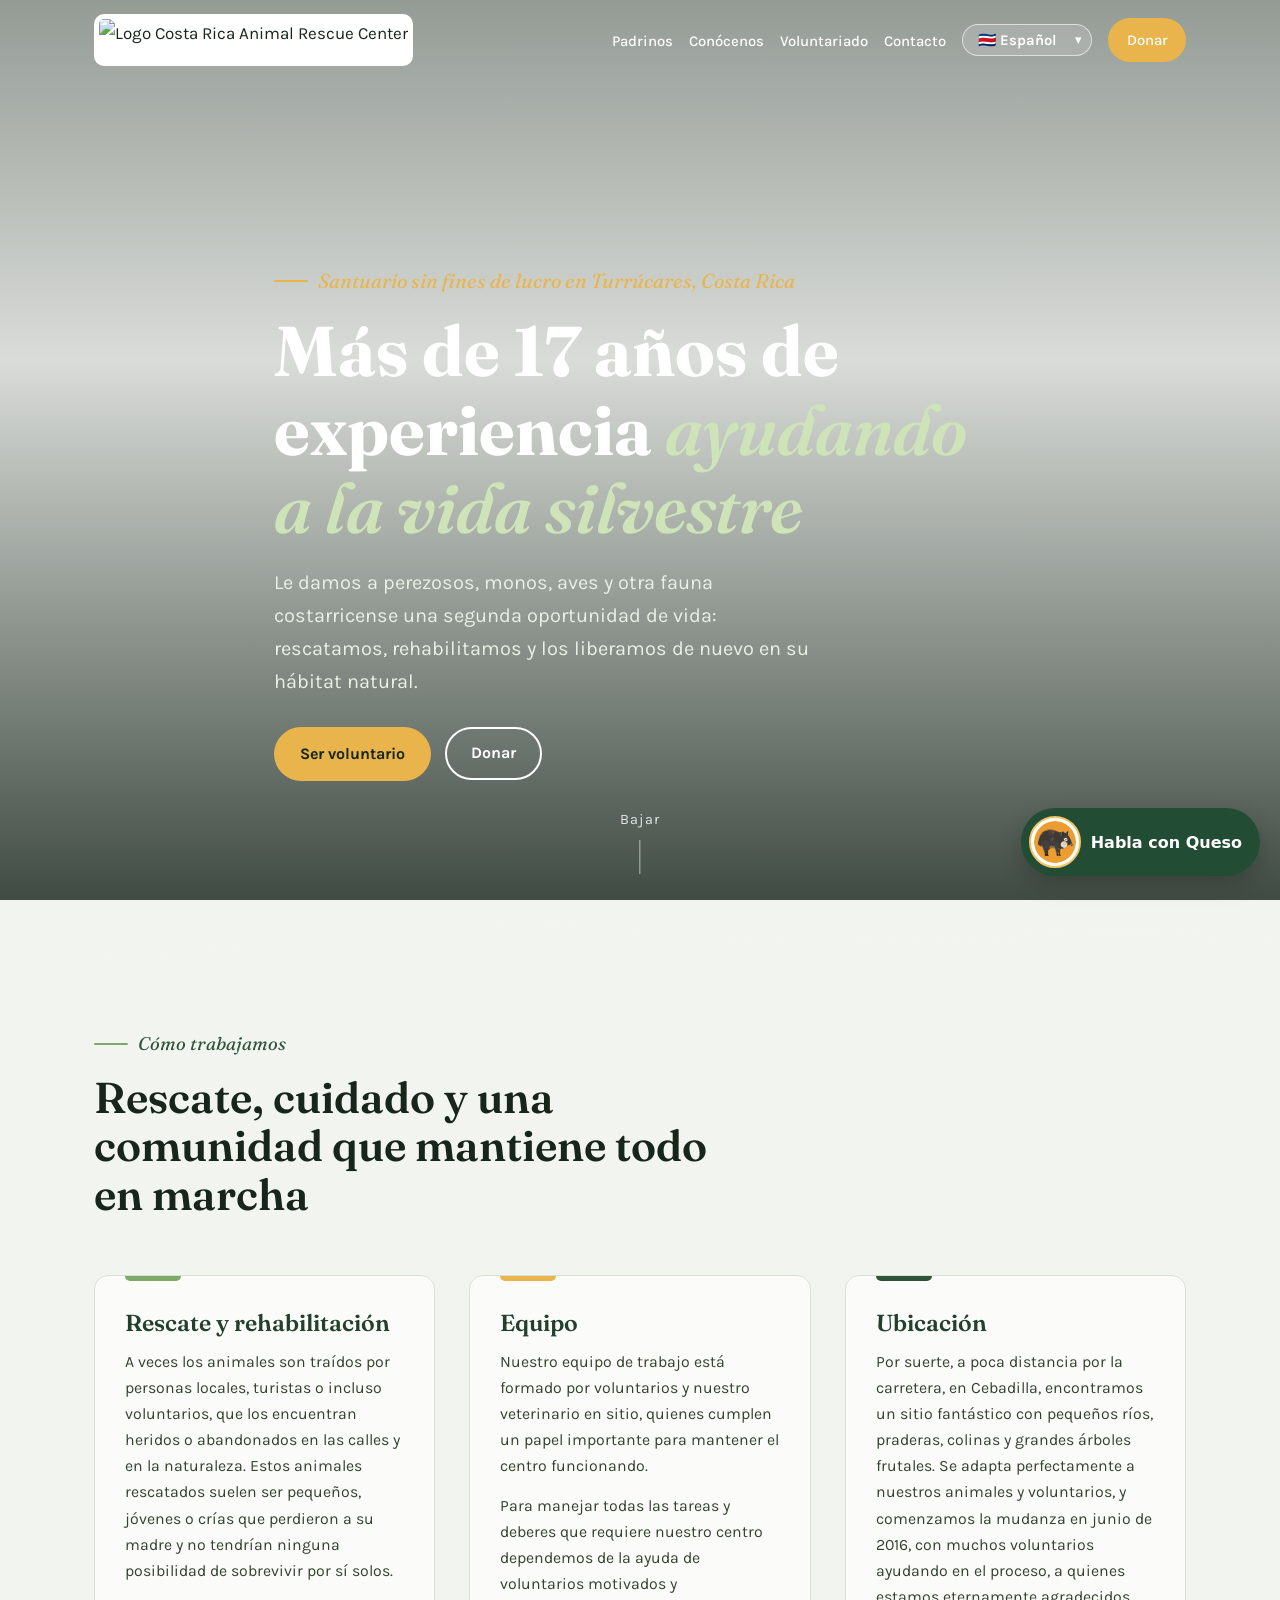
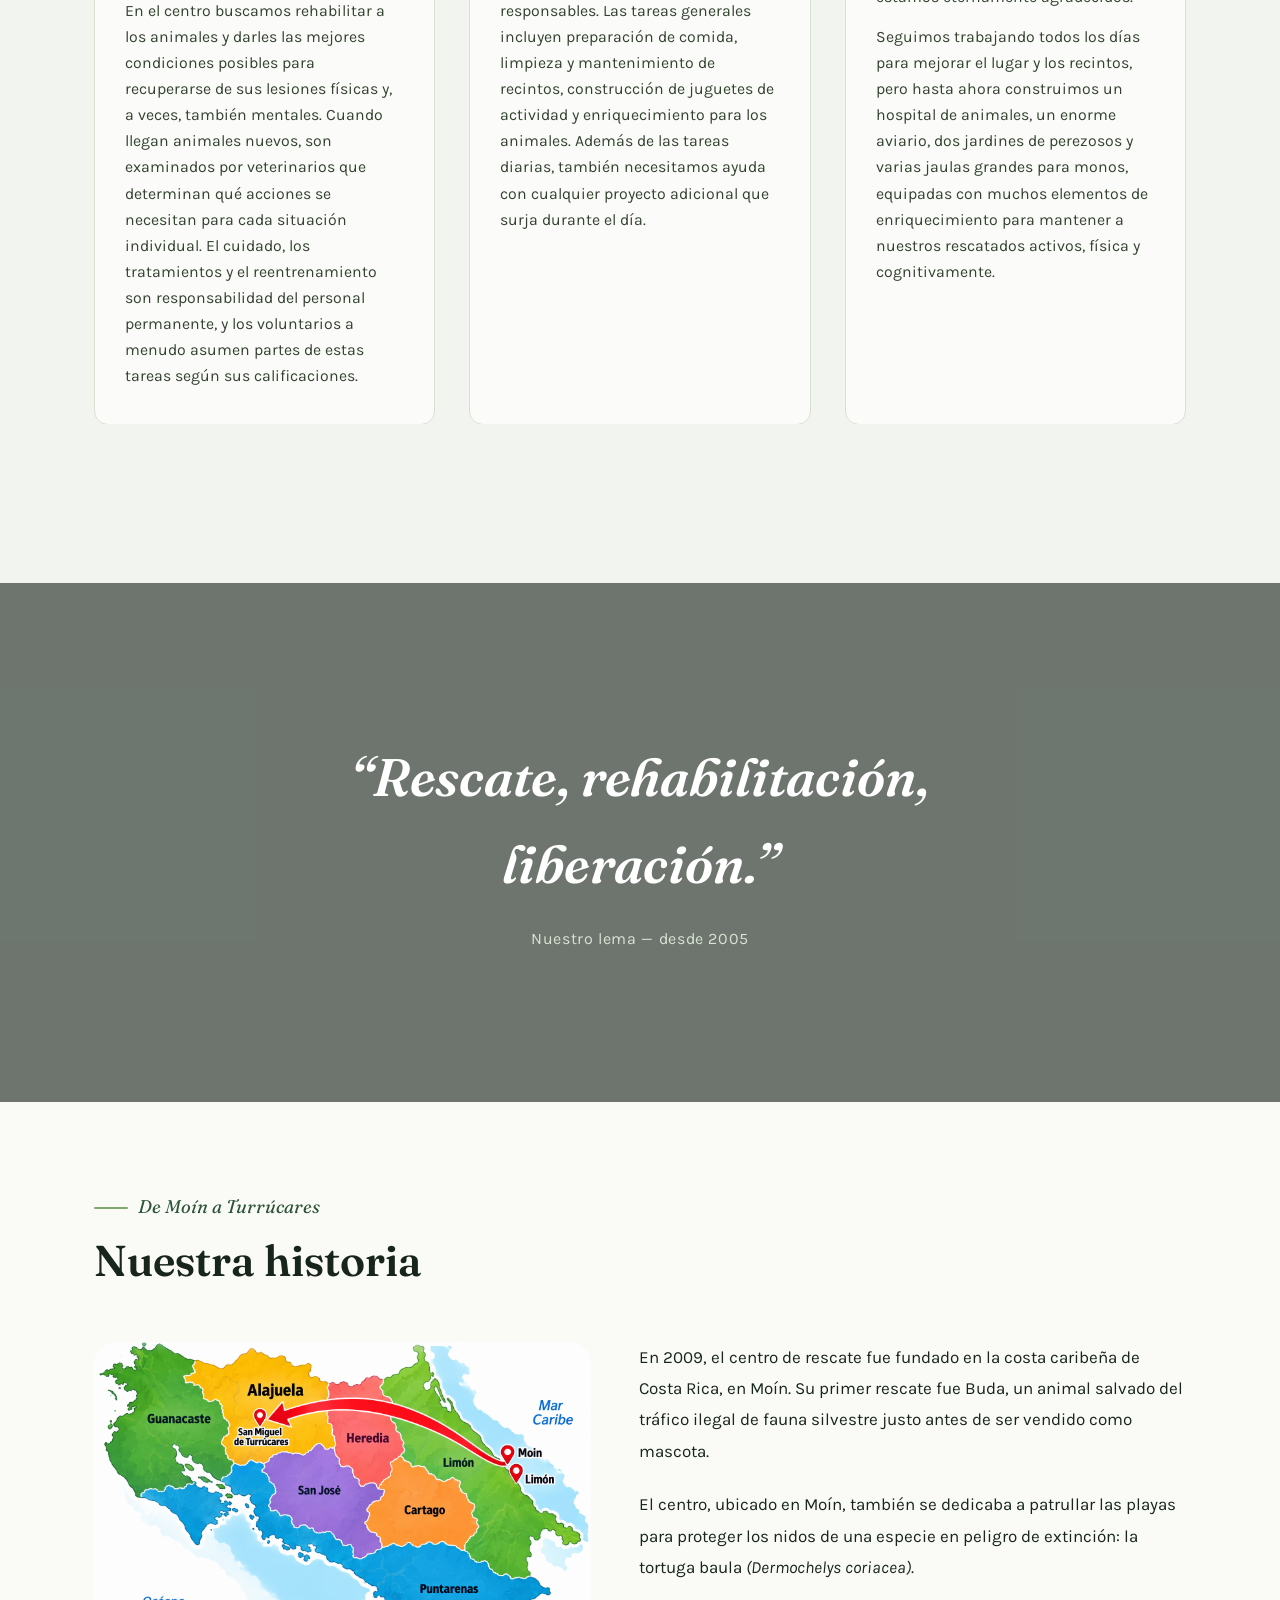
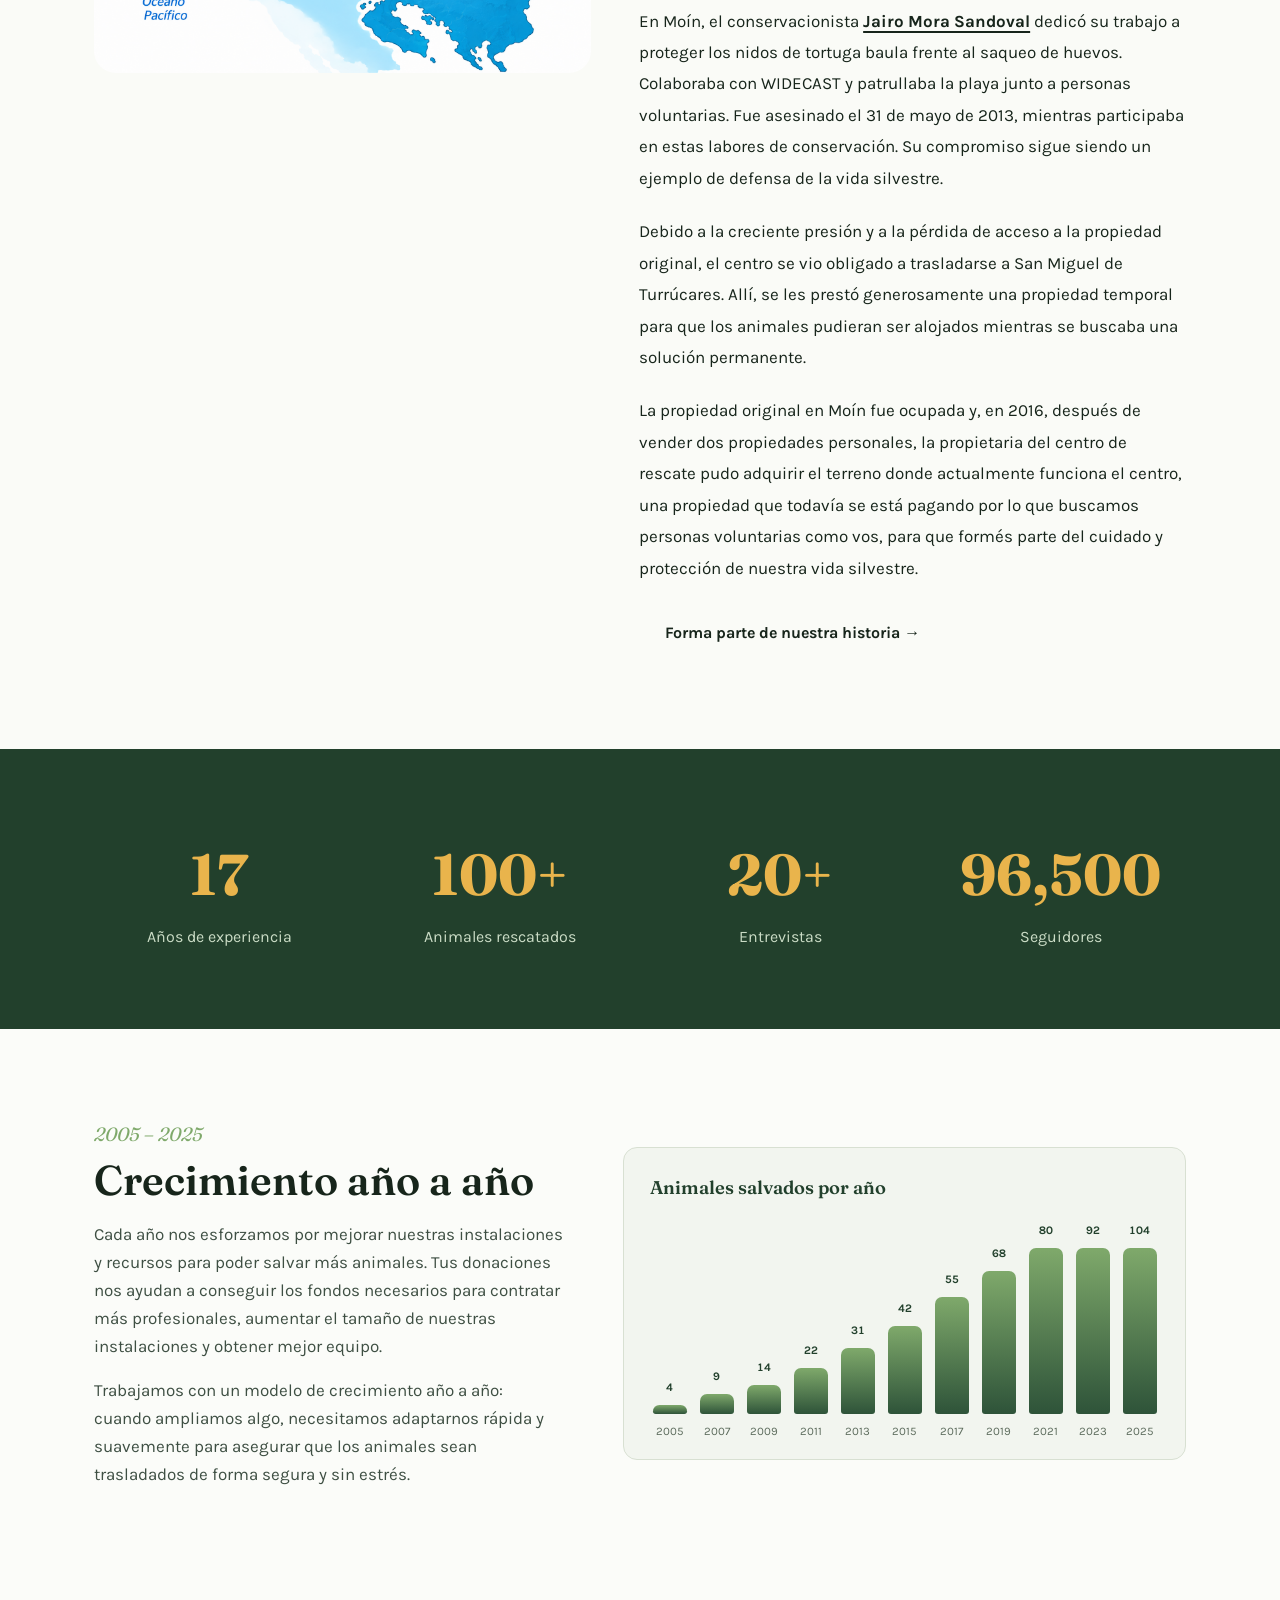
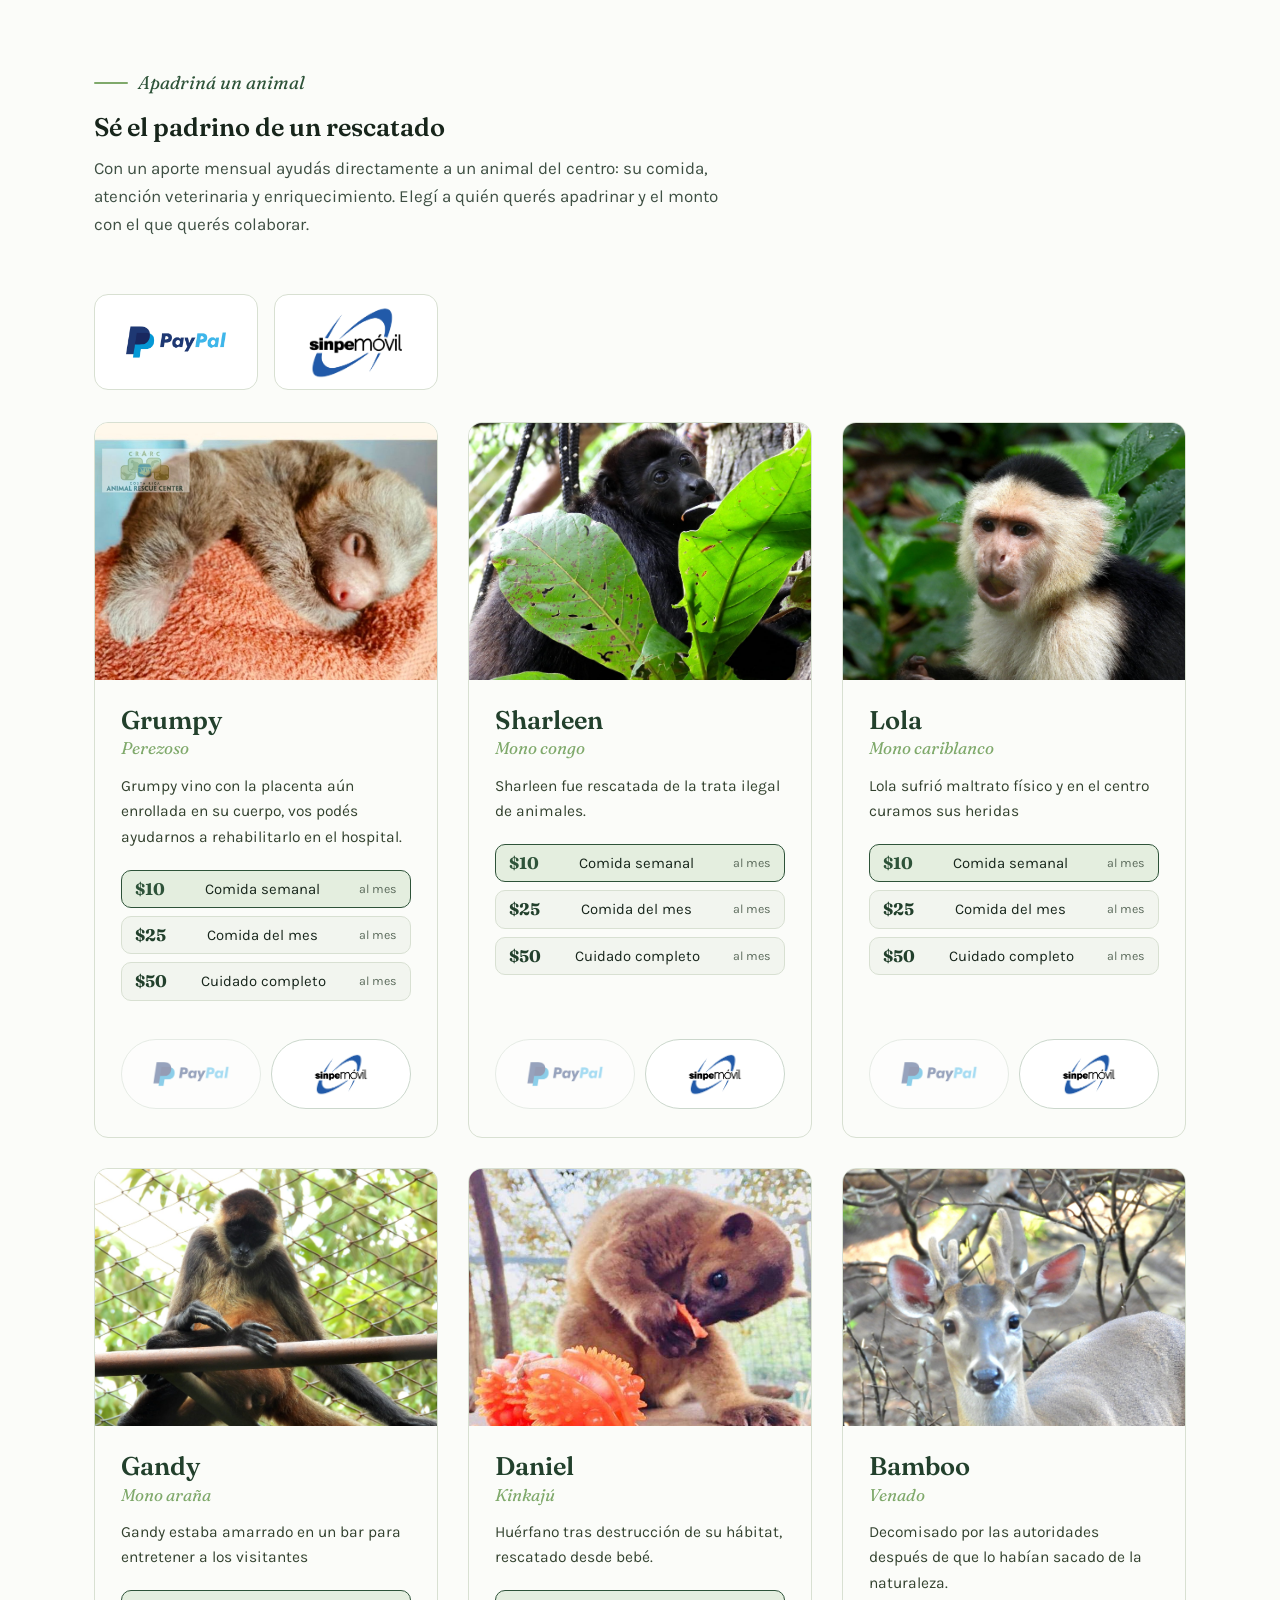
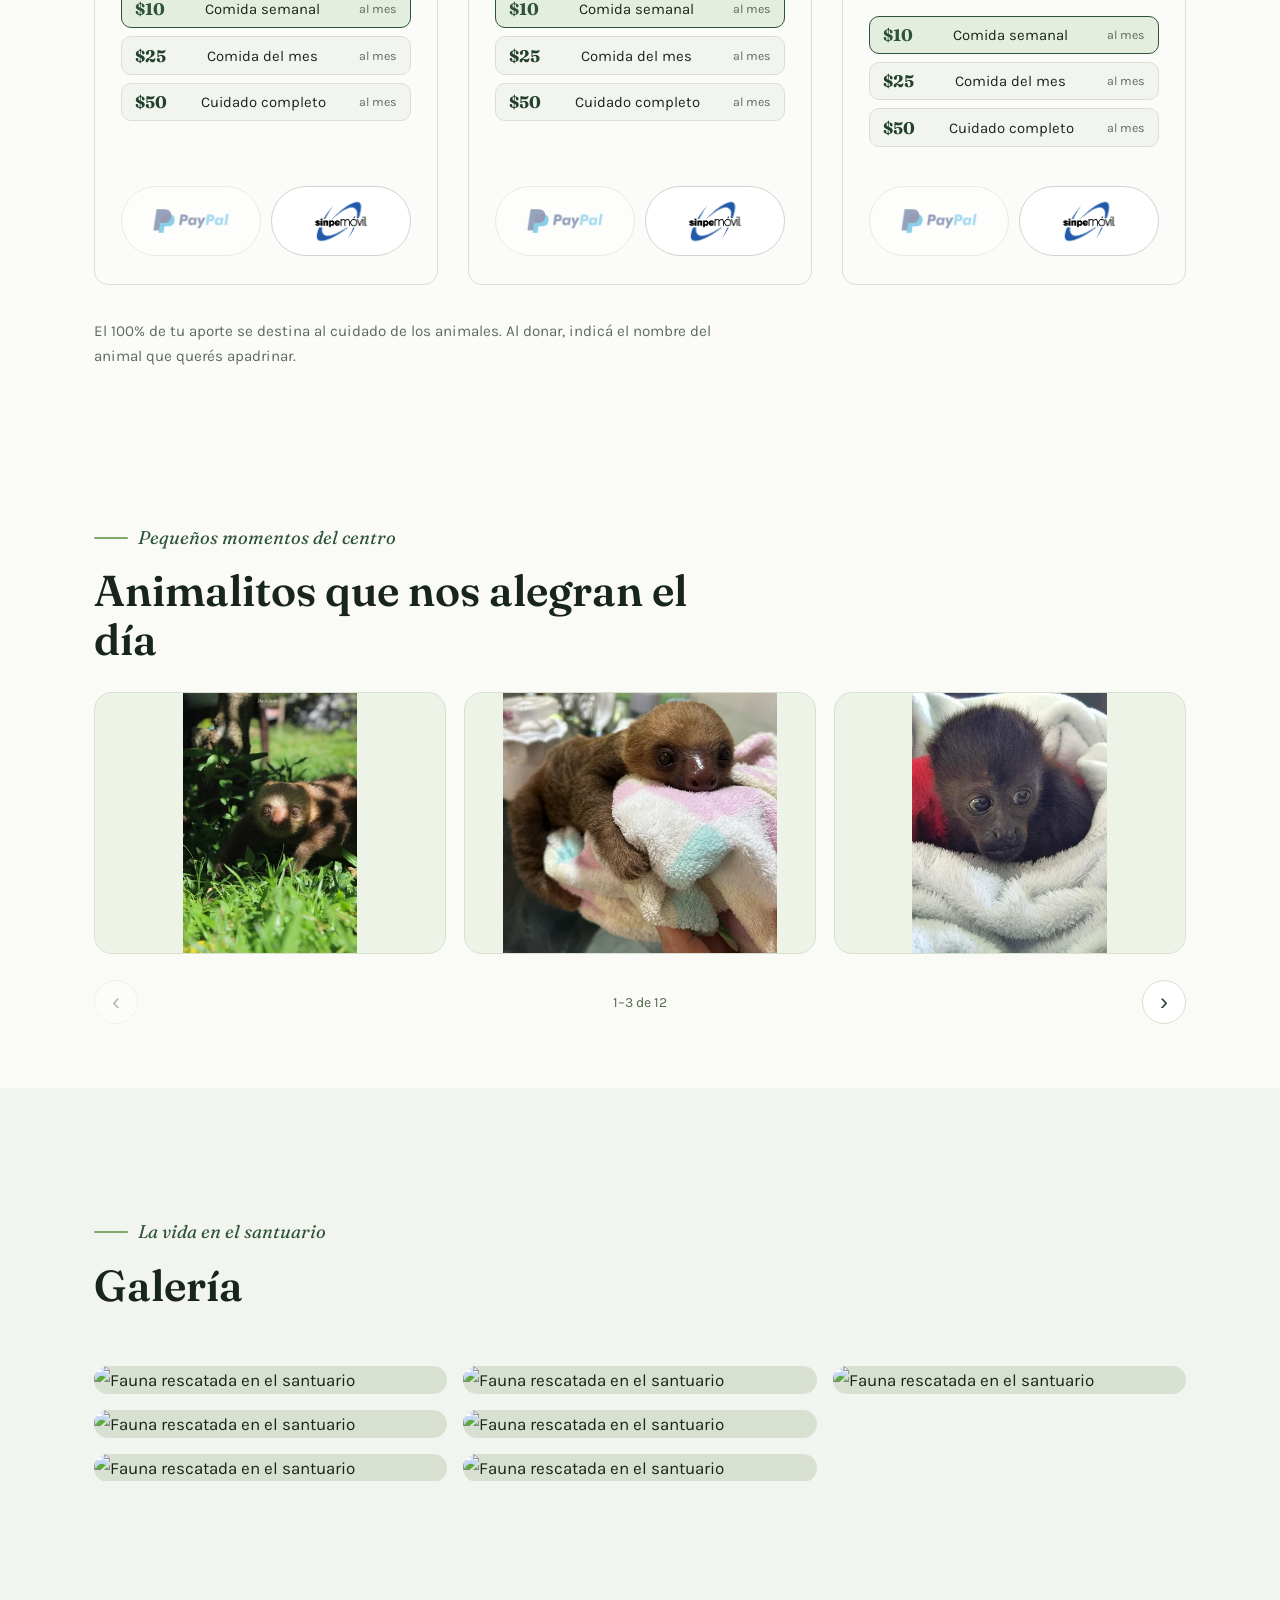
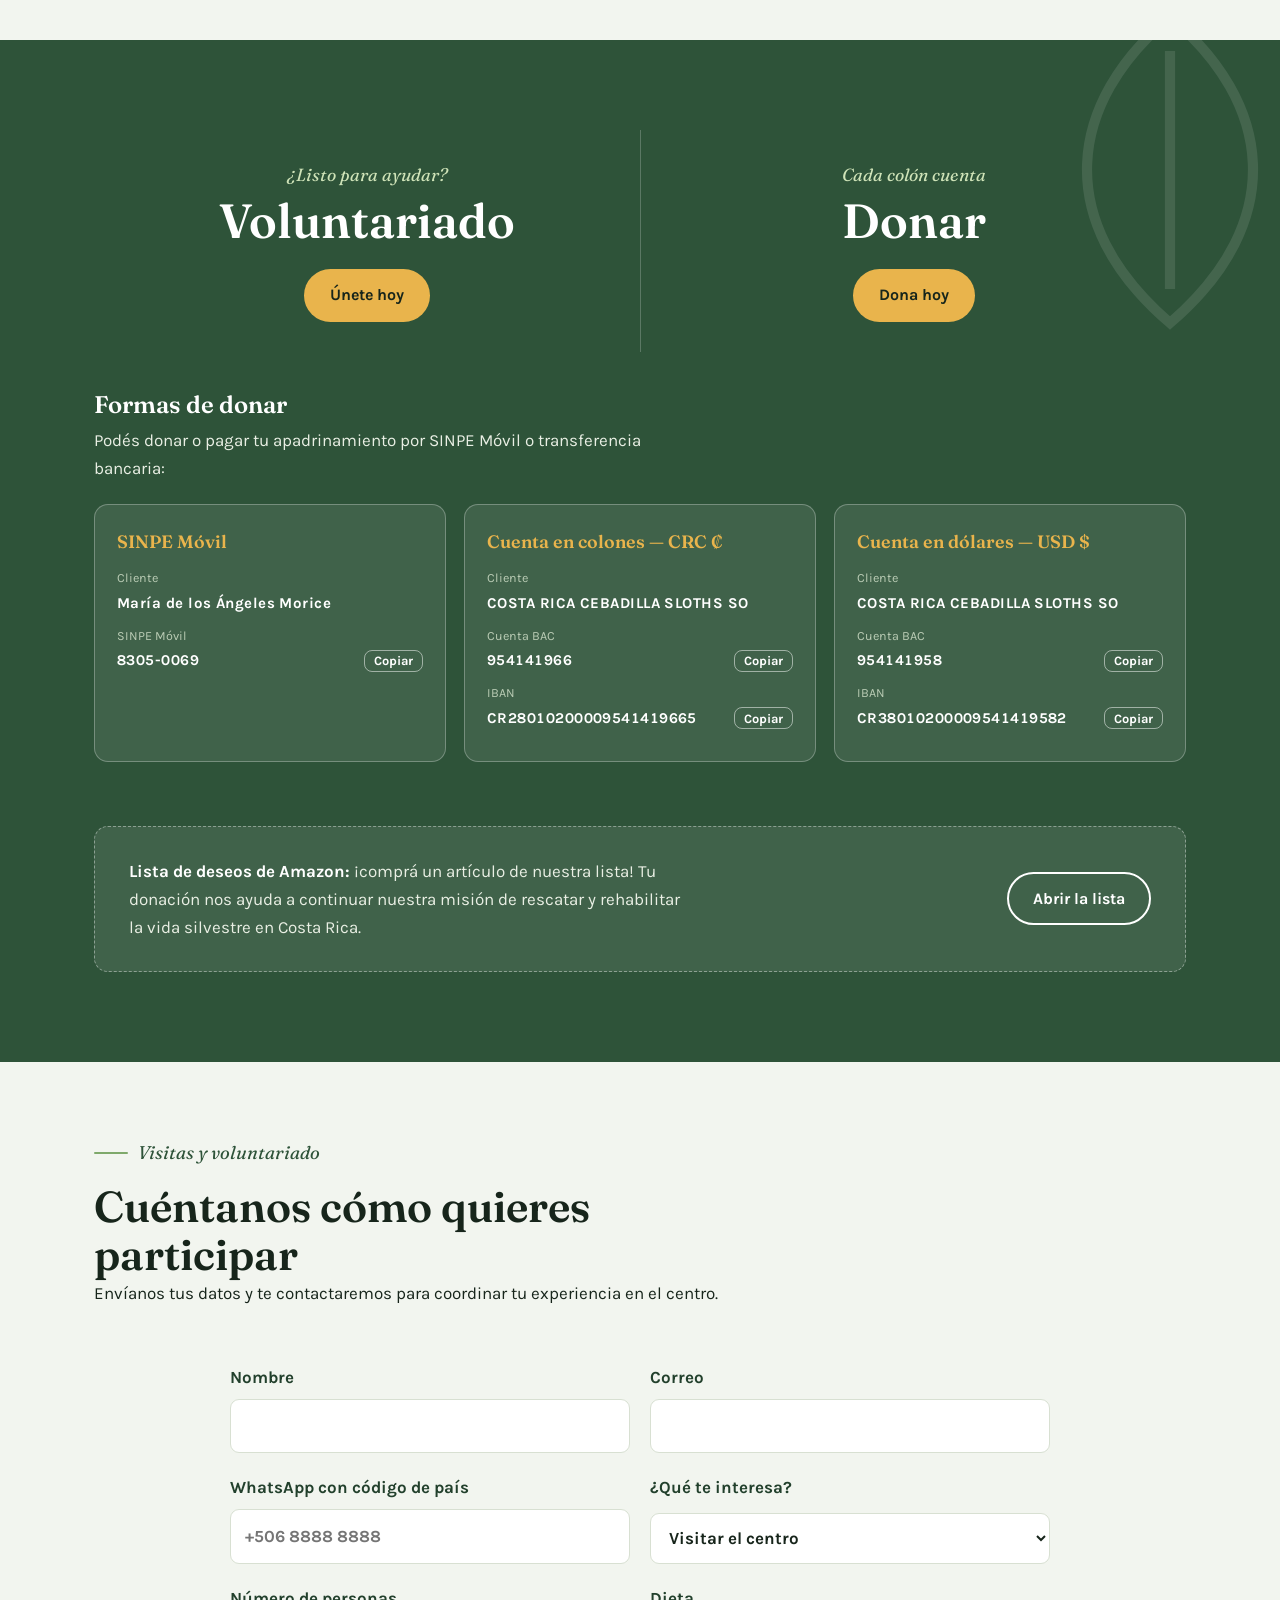
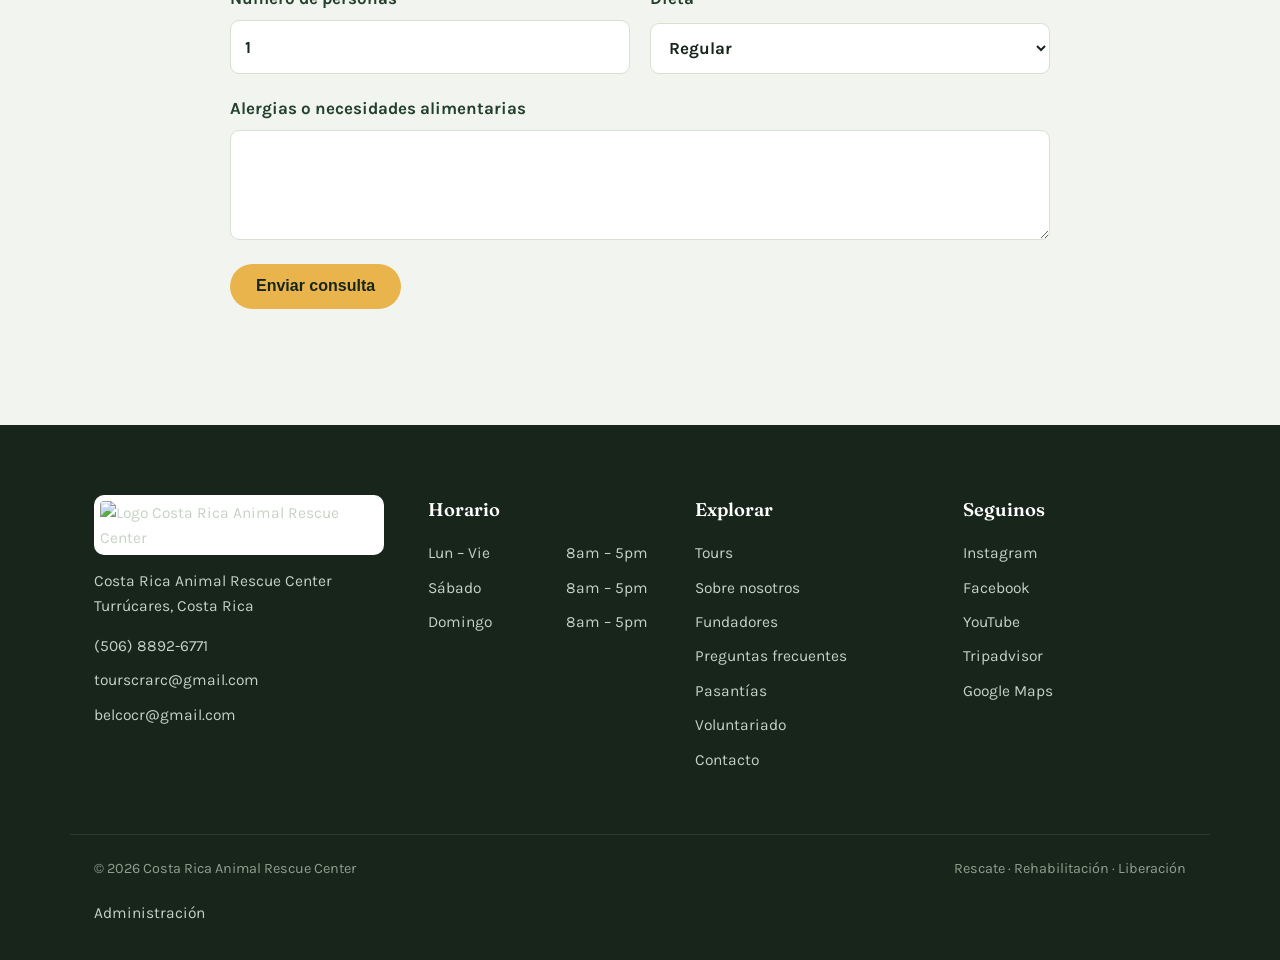
==== commit 82feca54: "Add PayPal and SINPE logos to sponsorship payment options" ====
--- a/index.html
+++ b/index.html
@@ -2,9 +2,10 @@
 <html lang="es">
 <head>
 <meta charset="UTF-8">
+<link rel="stylesheet" href="page-loader.css?v=1"><script src="page-loader.js?v=1"></script>
 <script src="supabase-client.js"></script>
 <script src="sponsor-payments.js?v=20261014-1"></script>
-<link rel="stylesheet" href="sponsor-payments.css?v=20261014-1">
+<link rel="stylesheet" href="sponsor-payments.css?v=20261014-2">
 <link rel="stylesheet" href="home-contact.css?v=20261013-3">
 <script src="home-contact.js?v=20261013-1" defer></script>
 
@@ -921,6 +922,8 @@
 <script type="application/ld+json">{"@context": "https://schema.org", "@graph": [{"@type": "Organization", "@id": "https://johancubillo.github.io/CRARC/#organization", "name": "Costa Rica Animal Rescue Center", "alternateName": "CRARC", "url": "https://johancubillo.github.io/CRARC/", "address": {"@type": "PostalAddress", "addressLocality": "Cebadilla de Turrúcares", "addressRegion": "Alajuela", "addressCountry": "CR"}, "sameAs": ["https://www.facebook.com/costaricaanimalrescuecenter/", "https://www.instagram.com/costaricaanimalrescuecenter_/"]}, {"@type": "WebSite", "@id": "https://johancubillo.github.io/CRARC/#website", "url": "https://johancubillo.github.io/CRARC/", "name": "Costa Rica Animal Rescue Center", "publisher": {"@id": "https://johancubillo.github.io/CRARC/#organization"}, "inLanguage": "es"}, {"@type": "WebPage", "@id": "https://johancubillo.github.io/CRARC/#webpage", "url": "https://johancubillo.github.io/CRARC/", "name": "Voluntariado con animales en Costa Rica | CRARC", "description": "Conoce CRARC, centro de rescate de vida silvestre en Turrúcares, Costa Rica. Descubre el voluntariado, las visitas y cómo apadrinar animales.", "isPartOf": {"@id": "https://johancubillo.github.io/CRARC/#website"}, "about": {"@id": "https://johancubillo.github.io/CRARC/#organization"}, "inLanguage": "es"}]}</script>
 <link rel="stylesheet" href="cute-gallery.css?v=1"><script src="cute-gallery.js?v=1" defer></script><link rel="icon" type="image/png" href="images/favicon.png?v=1"><link rel="apple-touch-icon" href="images/favicon.png?v=1"></head>
 <body>
+<div id="siteLoader" class="site-loader" hidden role="status" aria-label="Cargando la página"><div class="site-loader-mark"><img src="images/favicon.png" alt="Costa Rica Animal Rescue Center" width="104" height="104"></div><p>Cargando CRARC…</p></div>
+
 
 <header id="header">
   <div class="wrap nav">
@@ -1040,7 +1043,7 @@
         <h2 data-i18n="sponTitle">Sé el padrino de un rescatado</h2>
         <p style="margin-top:.8rem;color:#3E4F43" data-i18n="sponIntro">Con un aporte mensual ayudás directamente a un animal del centro: su comida, atención veterinaria y enriquecimiento. Elegí a quién querés apadrinar y el monto con el que querés colaborar.</p>
       </div>
-      <div class="sponsor-grid" id="sponsorGrid"></div>
+      <div class="sponsor-payment-brands" aria-label="Opciones de pago"><div><img class="payment-paypal-logo" src="images/paypal-logo.png" alt="PayPal" loading="lazy"></div><div><img class="payment-sinpe-logo" src="images/sinpe-logo.png" alt="SINPE Móvil" loading="lazy"></div></div><div class="sponsor-grid" id="sponsorGrid"></div>
       <p class="spon-note" data-i18n="sponNote">El 100% de tu aporte se destina al cuidado de los animales. Al donar, indicá el nombre del animal que querés apadrinar.</p>
     </div>
   </section>
@@ -1292,7 +1295,7 @@
     const cta = document.createElement("button");
     cta.type='button';
     cta.className = "btn btn-green";
-    cta.textContent = 'PayPal';
+    const paypalLogo=document.createElement('img');paypalLogo.src='images/paypal-logo.png';paypalLogo.alt='PayPal';paypalLogo.className='payment-paypal-logo';cta.appendChild(paypalLogo);
     cta.disabled = !CRARC_SPONSOR_PAYMENTS.paypalLink(animal.paypal,animal.amounts[0]);
     cta.setAttribute('aria-label',`${dict.sponBtn} ${animal.name} · PayPal`);
     cta.addEventListener("click", () => {
@@ -1302,7 +1305,7 @@
       if(url)window.open(url,'_blank','noopener,noreferrer');
     });
     paymentButtons.appendChild(cta);
-    const sinpe=document.createElement('button');sinpe.type='button';sinpe.className='btn btn-green';sinpe.textContent='SINPE Móvil';
+    const sinpe=document.createElement('button');sinpe.type='button';sinpe.className='btn btn-green';const sinpeLogo=document.createElement('img');sinpeLogo.src='images/sinpe-logo.png';sinpeLogo.alt='SINPE Móvil';sinpeLogo.className='payment-sinpe-logo';sinpe.appendChild(sinpeLogo);
     sinpe.setAttribute('aria-label',`${dict.sponBtn} ${animal.name} · SINPE Móvil`);
     sinpe.onclick=()=>CRARC_SPONSOR_PAYMENTS.openSinpe(animal,PAYMENT.sinpe.number,PAYMENT.sinpe.holder);
     paymentButtons.appendChild(sinpe);body.appendChild(paymentButtons);
--- a/page-loader.css
+++ b/page-loader.css
@@ -0,0 +1,14 @@
+.site-loader{display:none}
+html.page-loading .site-loader[hidden]{display:flex!important}
+.site-loader{position:fixed;inset:0;z-index:10000;background:#fff;align-items:center;justify-content:center;flex-direction:column;gap:24px;opacity:1;transition:opacity .2s ease;animation:loader-safety 0s 5s forwards}
+.site-loader-mark{position:relative;display:grid;place-items:center;width:144px;height:144px}
+.site-loader-mark img{display:block;width:104px;height:104px;object-fit:contain;animation:loader-breathe 1.6s ease-in-out infinite}
+.site-loader-mark::after{content:"";position:absolute;inset:0;border:3px solid #edf2e7;border-top-color:#315f43;border-right-color:#e9b44c;border-radius:50%;animation:loader-spin 1.1s linear infinite}
+.site-loader p{margin:0;color:#456044;font:500 14px/1.5 system-ui;letter-spacing:.04em}
+html.page-loading body{overflow:hidden;animation:loader-scroll-safety 0s 5s forwards}
+.site-loader.is-finished{opacity:0;pointer-events:none}
+@keyframes loader-spin{to{transform:rotate(360deg)}}
+@keyframes loader-breathe{50%{opacity:.65;transform:scale(.96)}}
+@keyframes loader-safety{to{visibility:hidden;pointer-events:none}}
+@keyframes loader-scroll-safety{to{overflow:visible}}
+@media(prefers-reduced-motion:reduce){.site-loader-mark img,.site-loader-mark::after{animation:none}.site-loader{transition:none}}
--- a/sponsor-payments.css
+++ b/sponsor-payments.css
@@ -30,3 +30,13 @@
 .sinpe-dialog [role=status]{font-size:13px;padding:12px;border-radius:10px;background:#edf4e5;color:#234c35;margin:12px 0}
 .sinpe-dialog [role=status]:empty{display:none}
 @media(max-width:600px){.sinpe-dialog{height:auto;max-height:calc(100dvh - 16px);border-radius:20px}.sinpe-header{padding:18px 16px}.sinpe-header h2{font-size:21px}.sinpe-scroll{padding:16px 16px 10px}.sinpe-transfer{padding:16px}.sinpe-transfer>strong{font-size:27px}.sinpe-grid{gap:14px}.sinpe-actions{bottom:-10px;padding-bottom:10px}.sinpe-actions .btn{padding:12px 10px;font-size:13px}}
+
+.sponsor-payment-brands{display:flex;align-items:center;gap:16px;margin:24px 0 32px;flex-wrap:wrap}
+.sponsor-payment-brands>div{display:flex;align-items:center;justify-content:center;background:white;border:1px solid #d8e0d2;border-radius:14px;width:164px;height:96px;overflow:hidden}
+.sponsor-payment-brands .payment-paypal-logo{width:138px;height:56px;object-fit:cover;display:block}
+.sponsor-payment-brands .payment-sinpe-logo{width:104px;height:84px;object-fit:contain;display:block}
+.spon-payment-buttons .btn{display:flex;align-items:center;justify-content:center;background:white!important;border:1px solid #cbd7cc!important;padding:10px 12px!important;min-height:62px;overflow:hidden}
+.spon-payment-buttons .payment-paypal-logo{display:block;width:104px!important;height:38px!important;object-fit:cover;flex:none}
+.spon-payment-buttons .payment-sinpe-logo{display:block;width:72px!important;height:48px!important;object-fit:contain;flex:none}
+.spon-payment-buttons .btn:hover:not(:disabled){border-color:#315f43!important;box-shadow:0 3px 12px #234c3515}
+@media(max-width:600px){.sponsor-payment-brands{gap:12px}.sponsor-payment-brands>div{width:140px;height:84px}}
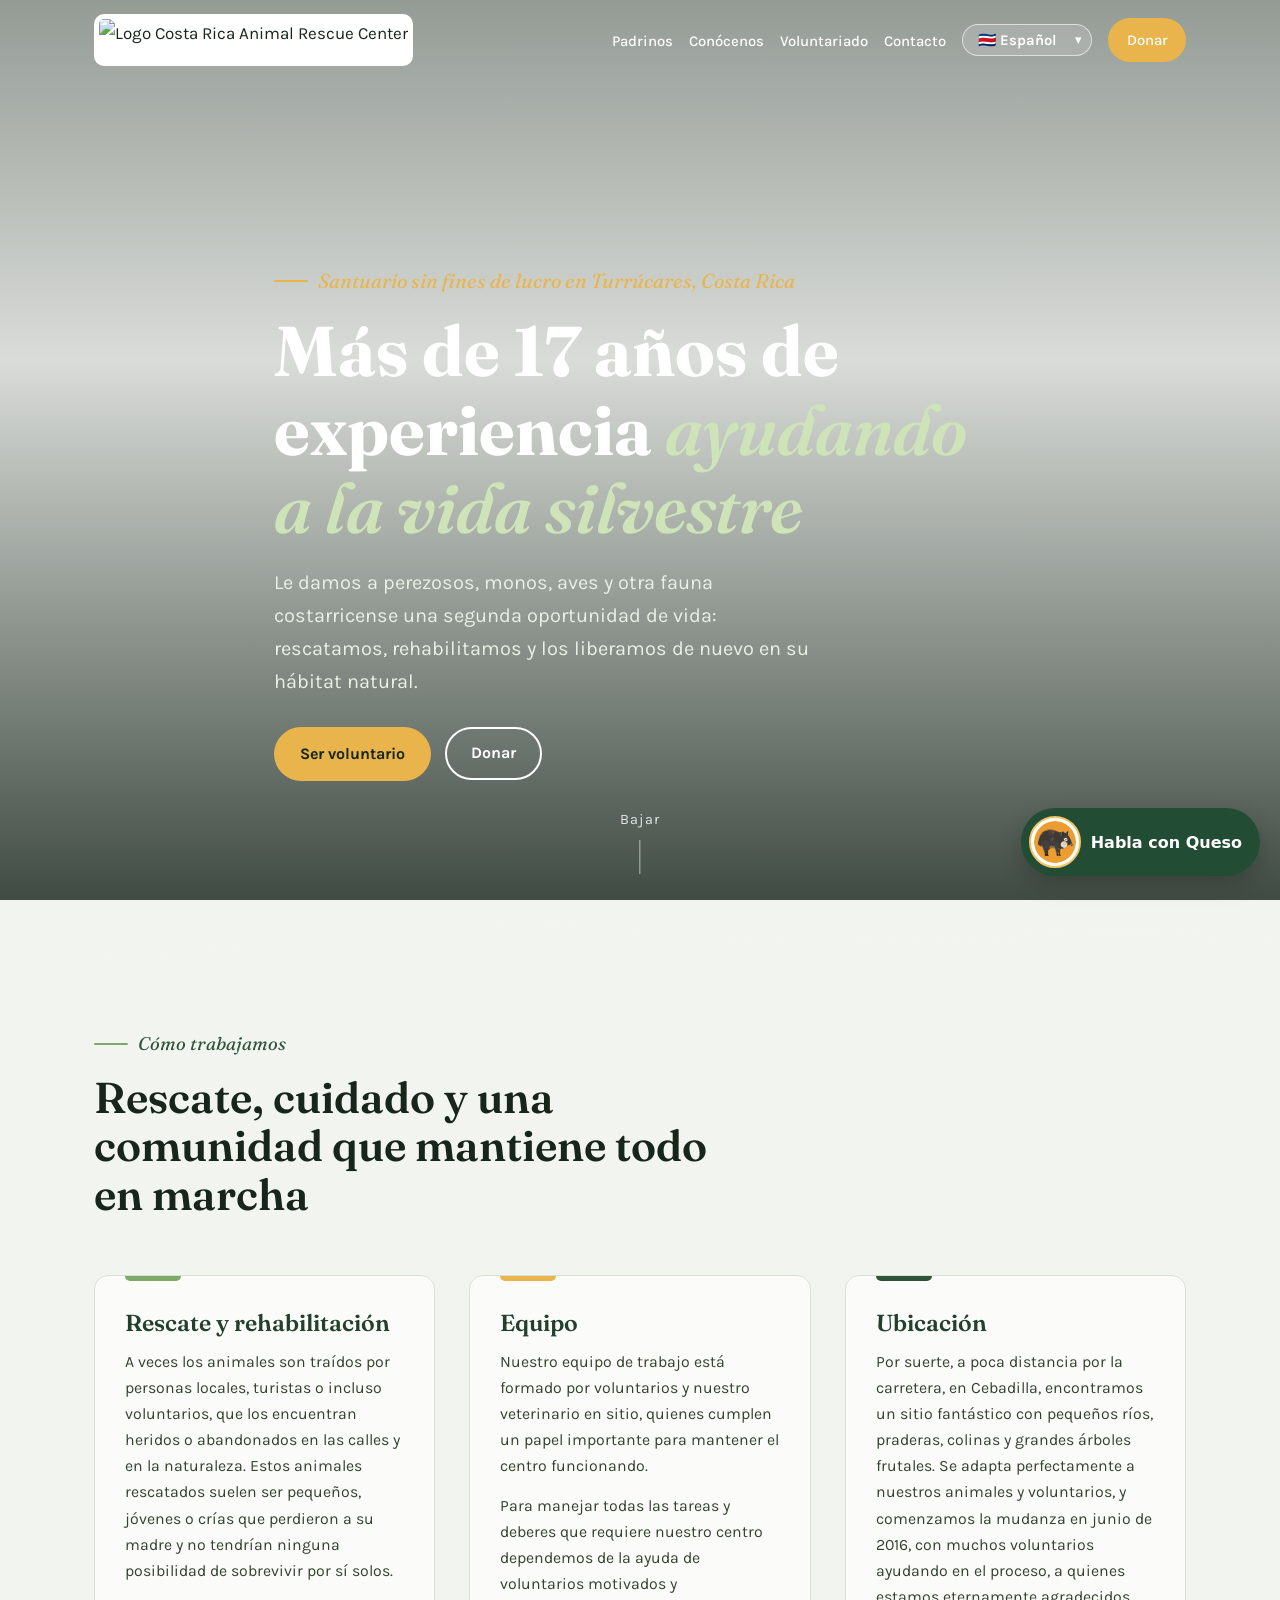
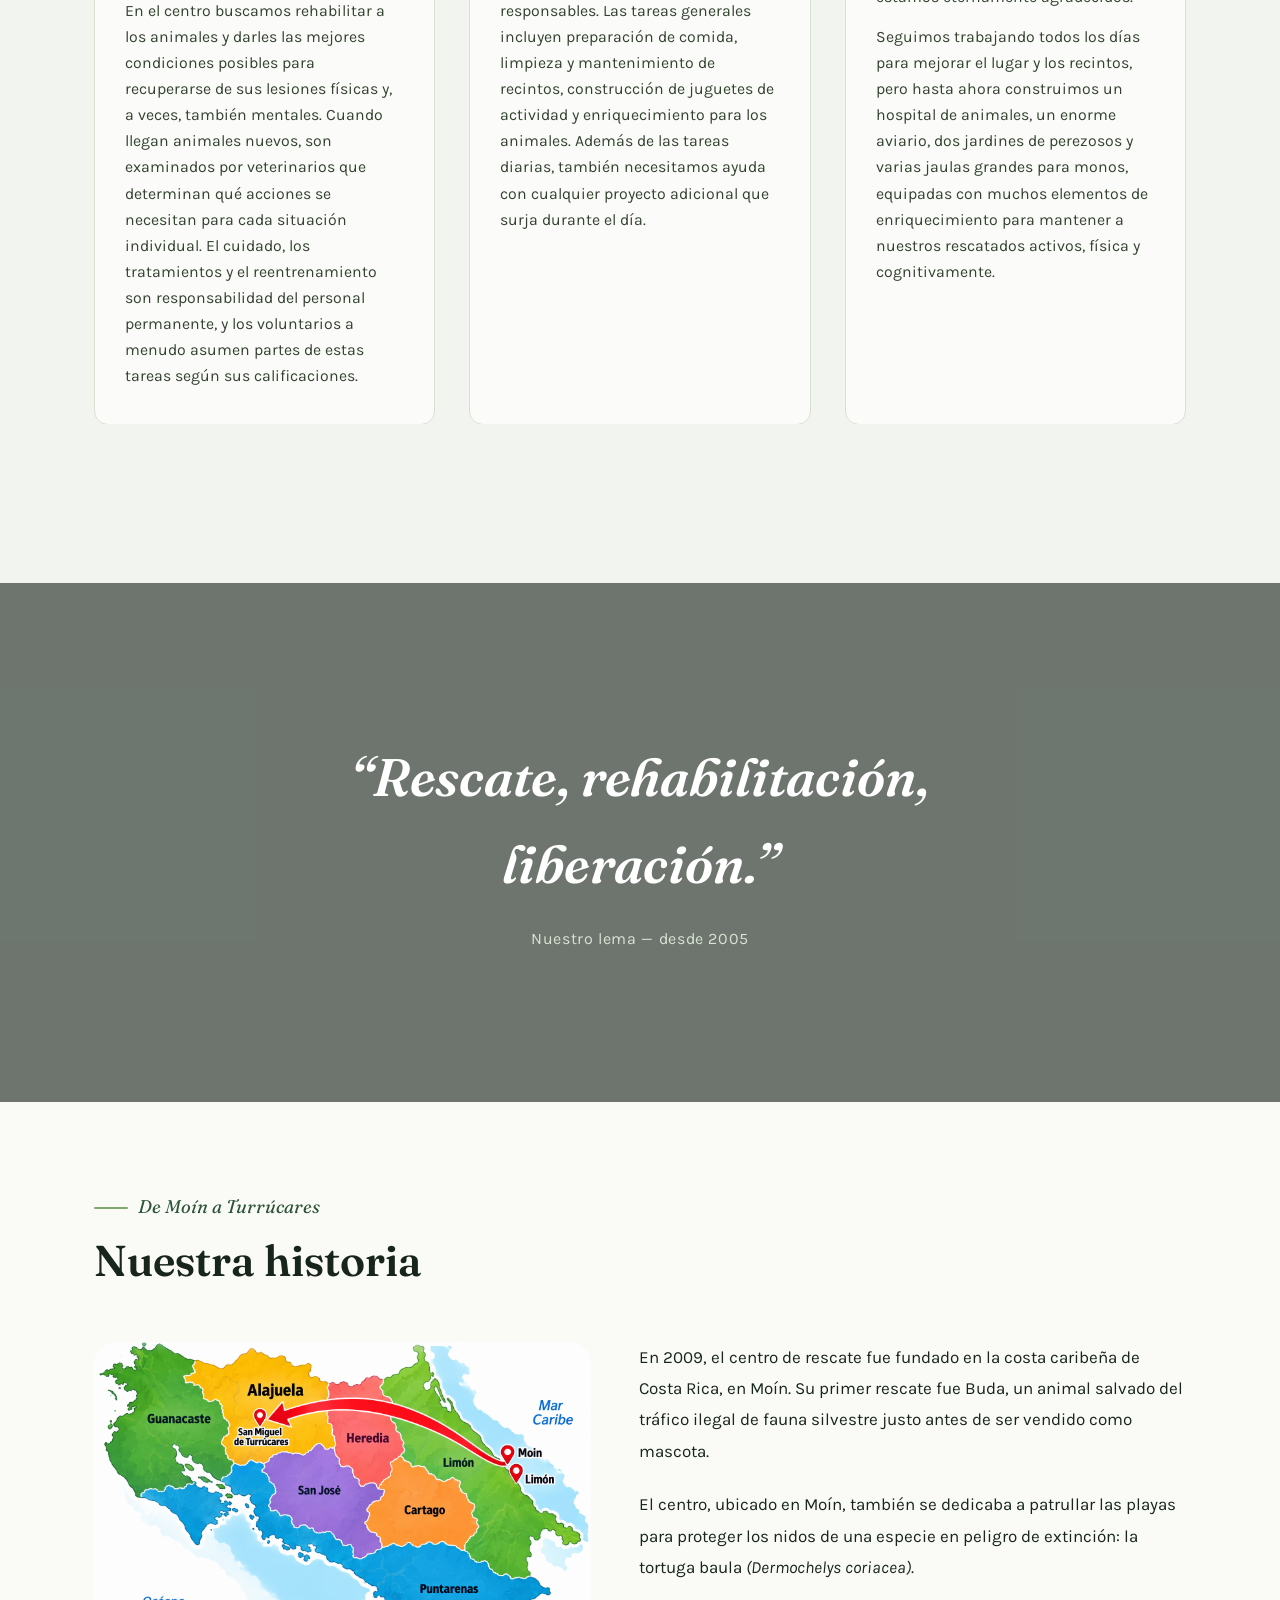
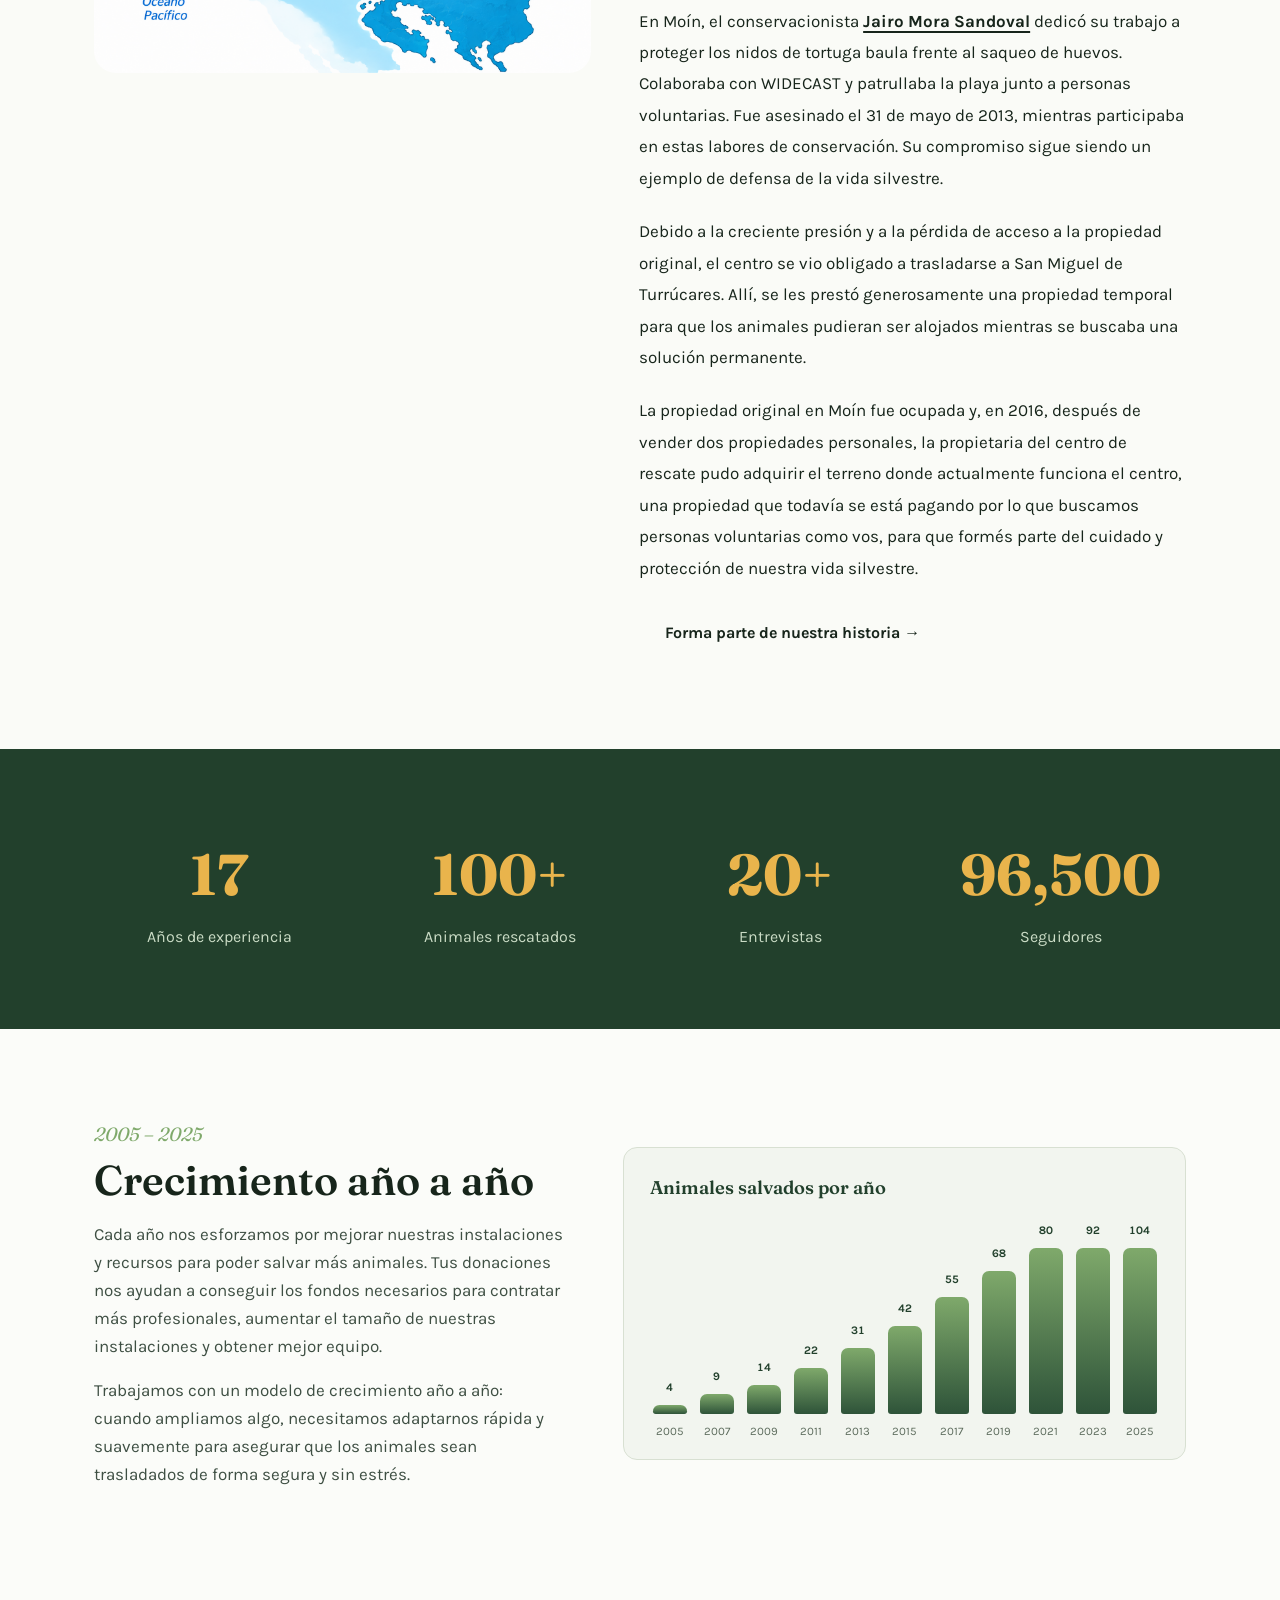
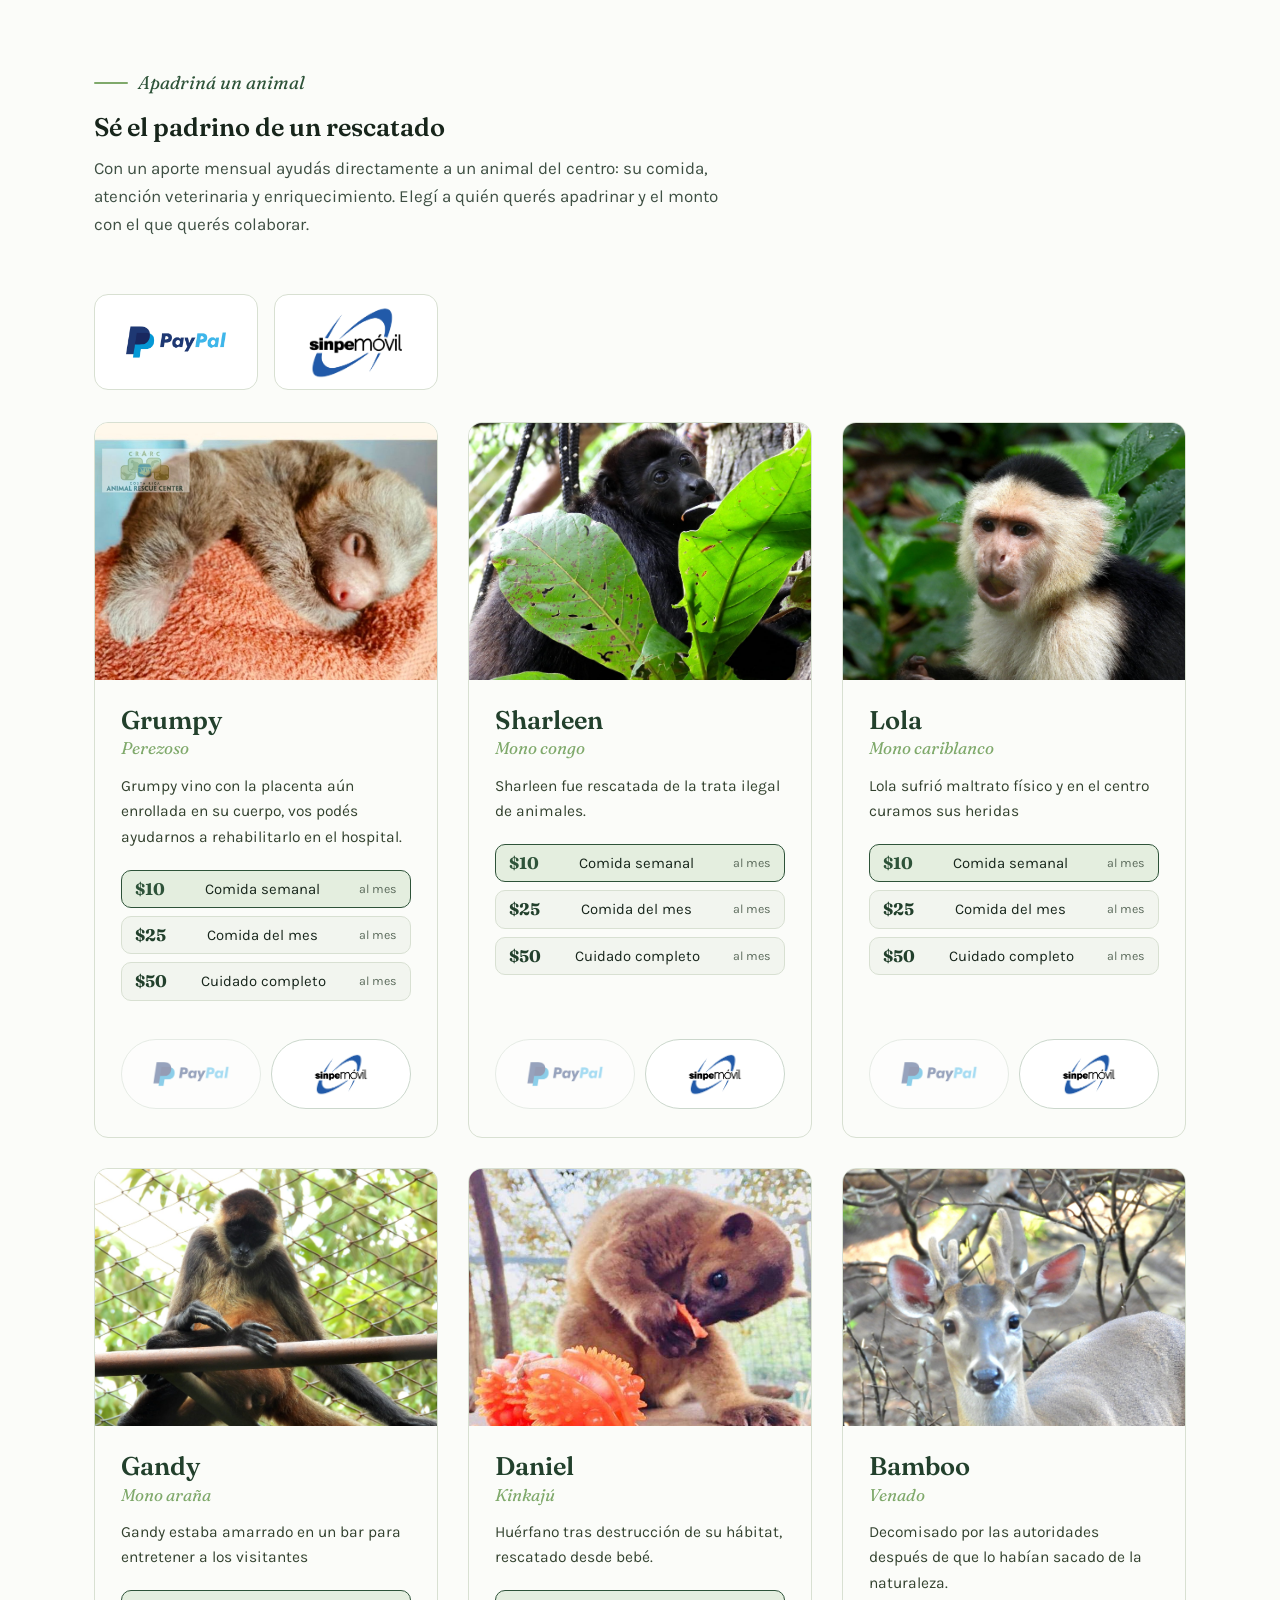
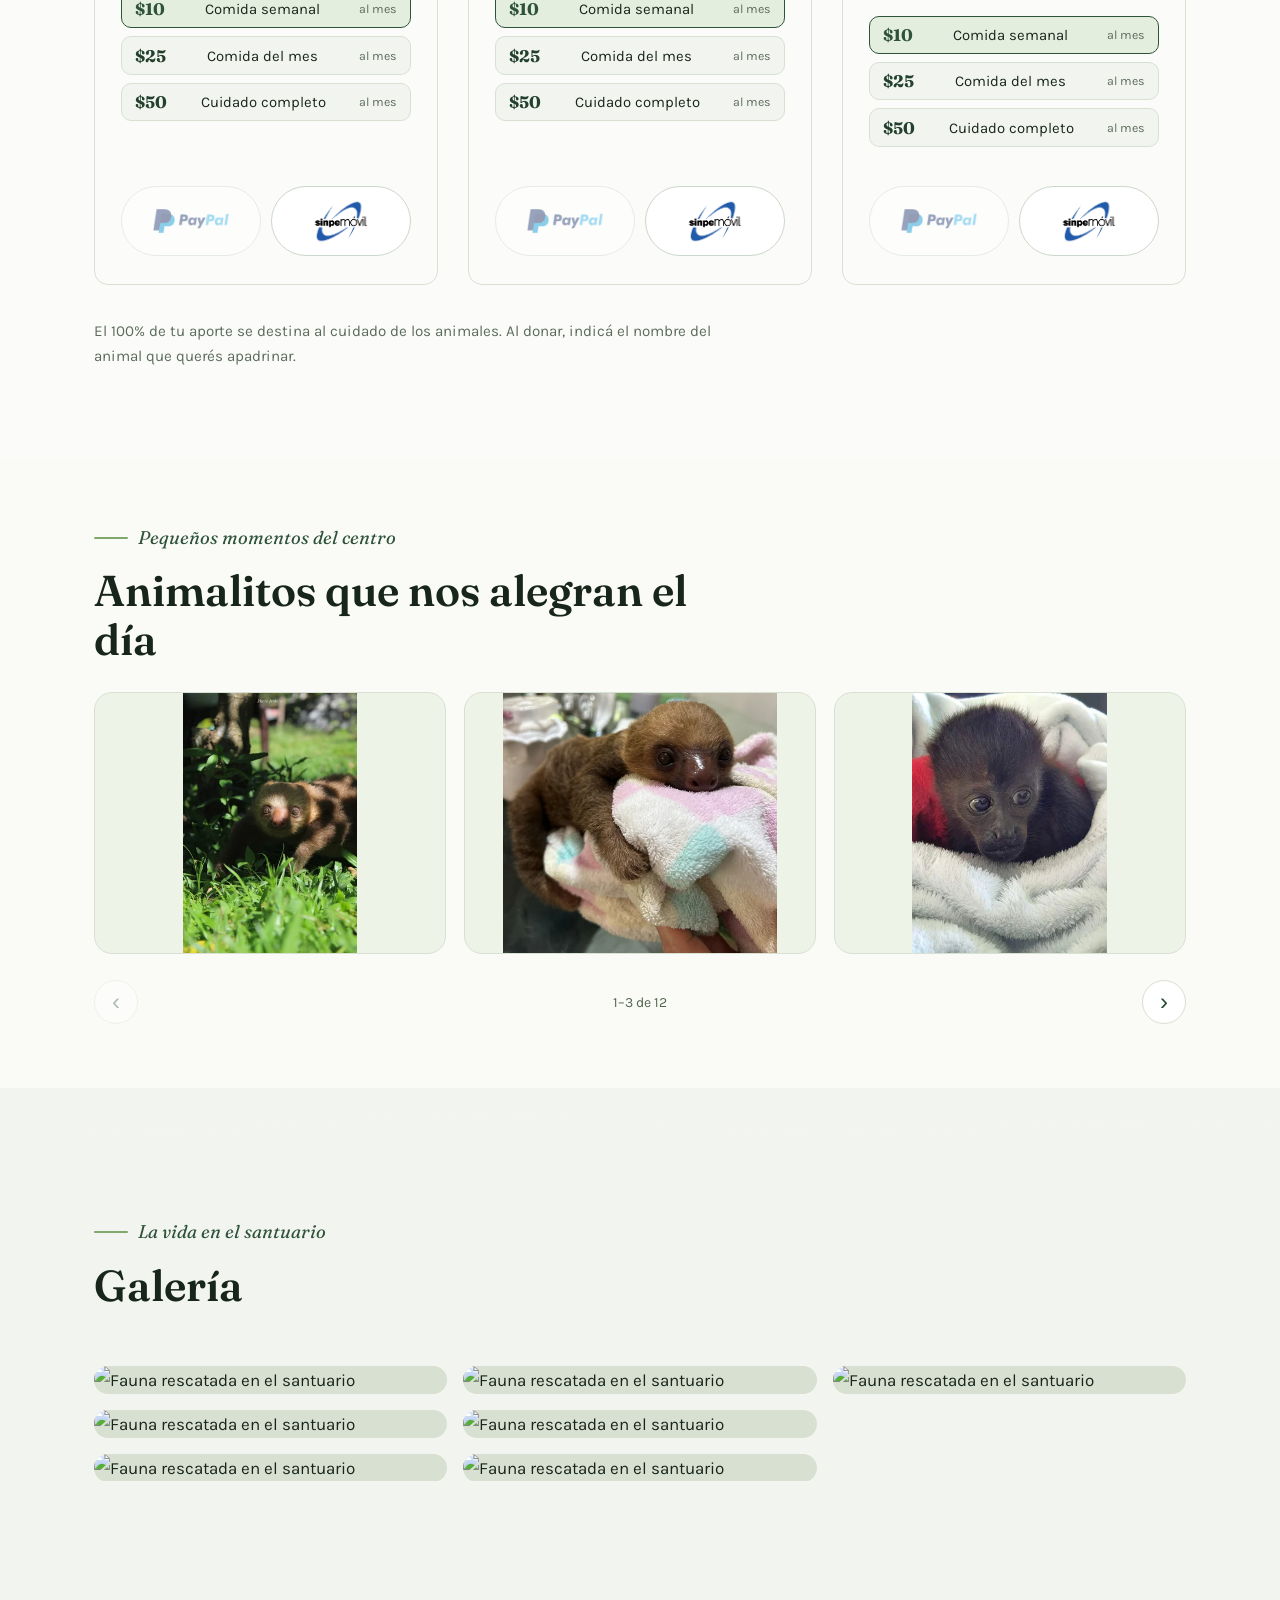
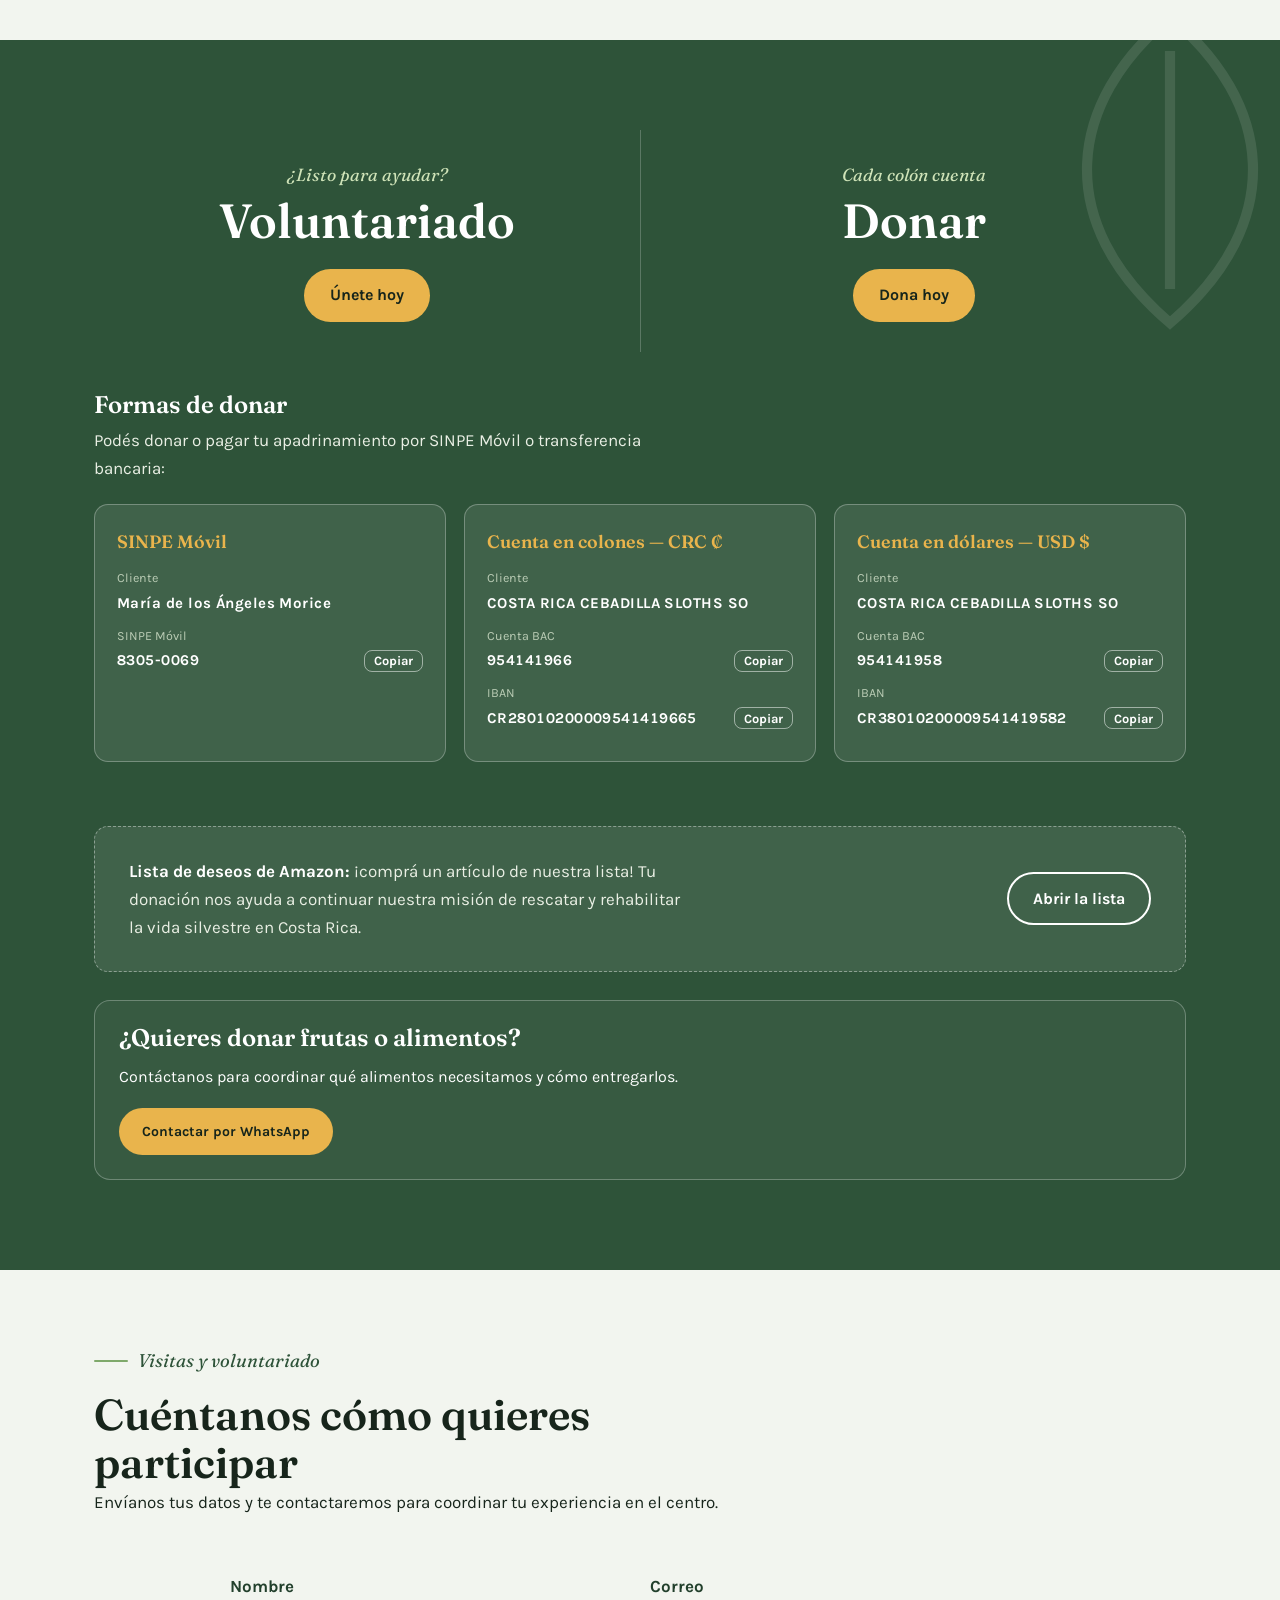
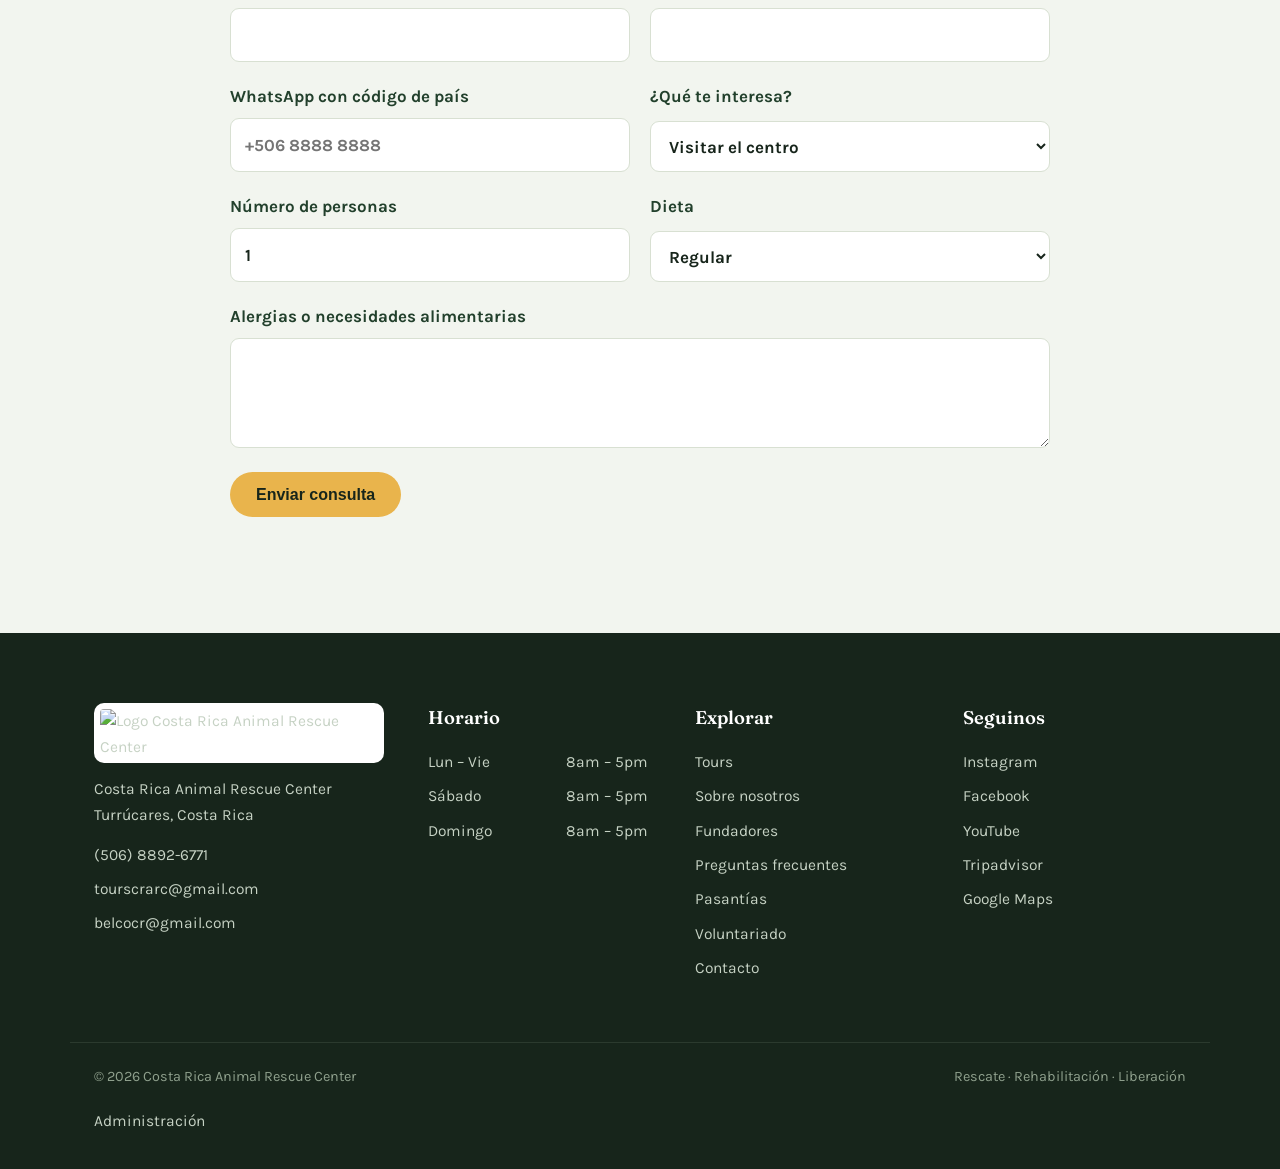
==== commit c0454bf9: "Move food donation notice to homepage donation section" ====
--- a/index.html
+++ b/index.html
@@ -2,7 +2,7 @@
 <html lang="es">
 <head>
 <meta charset="UTF-8">
-<link rel="stylesheet" href="page-loader.css?v=1"><script src="page-loader.js?v=1"></script>
+<link rel="stylesheet" href="page-loader.css?v=2"><script src="page-loader.js?v=2"></script>
 <script src="supabase-client.js"></script>
 <script src="sponsor-payments.js?v=20261014-1"></script>
 <link rel="stylesheet" href="sponsor-payments.css?v=20261014-2">
@@ -920,9 +920,9 @@
 <meta property="og:image" content="https://johancubillo.github.io/CRARC/images/voluntariados.jpeg">
 <meta name="twitter:card" content="summary_large_image">
 <script type="application/ld+json">{"@context": "https://schema.org", "@graph": [{"@type": "Organization", "@id": "https://johancubillo.github.io/CRARC/#organization", "name": "Costa Rica Animal Rescue Center", "alternateName": "CRARC", "url": "https://johancubillo.github.io/CRARC/", "address": {"@type": "PostalAddress", "addressLocality": "Cebadilla de Turrúcares", "addressRegion": "Alajuela", "addressCountry": "CR"}, "sameAs": ["https://www.facebook.com/costaricaanimalrescuecenter/", "https://www.instagram.com/costaricaanimalrescuecenter_/"]}, {"@type": "WebSite", "@id": "https://johancubillo.github.io/CRARC/#website", "url": "https://johancubillo.github.io/CRARC/", "name": "Costa Rica Animal Rescue Center", "publisher": {"@id": "https://johancubillo.github.io/CRARC/#organization"}, "inLanguage": "es"}, {"@type": "WebPage", "@id": "https://johancubillo.github.io/CRARC/#webpage", "url": "https://johancubillo.github.io/CRARC/", "name": "Voluntariado con animales en Costa Rica | CRARC", "description": "Conoce CRARC, centro de rescate de vida silvestre en Turrúcares, Costa Rica. Descubre el voluntariado, las visitas y cómo apadrinar animales.", "isPartOf": {"@id": "https://johancubillo.github.io/CRARC/#website"}, "about": {"@id": "https://johancubillo.github.io/CRARC/#organization"}, "inLanguage": "es"}]}</script>
-<link rel="stylesheet" href="cute-gallery.css?v=1"><script src="cute-gallery.js?v=1" defer></script><link rel="icon" type="image/png" href="images/favicon.png?v=1"><link rel="apple-touch-icon" href="images/favicon.png?v=1"></head>
+<link rel="stylesheet" href="cute-gallery.css?v=1"><script src="cute-gallery.js?v=1" defer></script><link rel="icon" type="image/png" href="images/favicon.png?v=1"><link rel="apple-touch-icon" href="images/favicon.png?v=1"><link rel="stylesheet" href="food-donation.css?v=1"></head>
 <body>
-<div id="siteLoader" class="site-loader" hidden role="status" aria-label="Cargando la página"><div class="site-loader-mark"><img src="images/favicon.png" alt="Costa Rica Animal Rescue Center" width="104" height="104"></div><p>Cargando CRARC…</p></div>
+<div id="siteLoader" class="site-loader" hidden role="status" aria-label="Cargando la página"><div class="site-loader-mark"><img class="site-loader-base" src="images/favicon.png" alt="Costa Rica Animal Rescue Center" width="104" height="104"><div class="site-loader-fill" aria-hidden="true"><img src="images/favicon.png" alt="" width="104" height="104"></div></div><p>Cargando CRARC…</p></div>
 
 
 <header id="header">
@@ -1095,7 +1095,7 @@
         <p data-i18n-html="wishlist"><strong>Lista de deseos de Amazon:</strong> ¡comprá un artículo de nuestra lista! Tu donación nos ayuda a continuar nuestra misión de rescatar y rehabilitar la vida silvestre en Costa Rica.</p>
         <a class="btn btn-ghost" href="https://www.amazon.com/hz/wishlist/dl/invite/3pFuUDF?ref_=wl_share" data-i18n="wishlistBtn">Abrir la lista</a>
       </div>
-    </div>
+    <div class="index-food-donation"><h3>¿Quieres donar frutas o alimentos?</h3><p>Contáctanos para coordinar qué alimentos necesitamos y cómo entregarlos.</p><a class="btn btn-sun" href="https://wa.me/50685228125" target="_blank" rel="noopener noreferrer">Contactar por WhatsApp</a></div></div>
   </section>
 
 <section id="contacto" class="home-contact">
--- a/page-loader.css
+++ b/page-loader.css
@@ -12,3 +12,11 @@
 @keyframes loader-safety{to{visibility:hidden;pointer-events:none}}
 @keyframes loader-scroll-safety{to{overflow:visible}}
 @media(prefers-reduced-motion:reduce){.site-loader-mark img,.site-loader-mark::after{animation:none}.site-loader{transition:none}}
+
+.site-loader-mark::after{display:none}
+.site-loader-mark{width:140px;height:140px}
+.site-loader-mark img{width:120px;height:120px;animation:none}
+.site-loader-base{filter:grayscale(1);opacity:.25}
+.site-loader-fill{position:absolute;inset:0;display:grid;place-items:center;clip-path:inset(100% 0 0 0);animation:loader-logo-fill .9s cubic-bezier(.25,.65,.3,1) forwards}
+@keyframes loader-logo-fill{to{clip-path:inset(0 0 0 0)}}
+@media(prefers-reduced-motion:reduce){.site-loader-fill{animation:none;clip-path:none}}
--- a/food-donation.css
+++ b/food-donation.css
@@ -0,0 +1 @@
+.index-food-donation{margin-top:28px;padding:24px;border:1px solid #ffffff45;border-radius:16px;background:#ffffff0b}.index-food-donation h3{font-size:1.5rem;color:inherit}.index-food-donation p{margin:12px 0 18px;color:inherit;font-size:1rem}.index-food-donation .btn{font-size:14px}
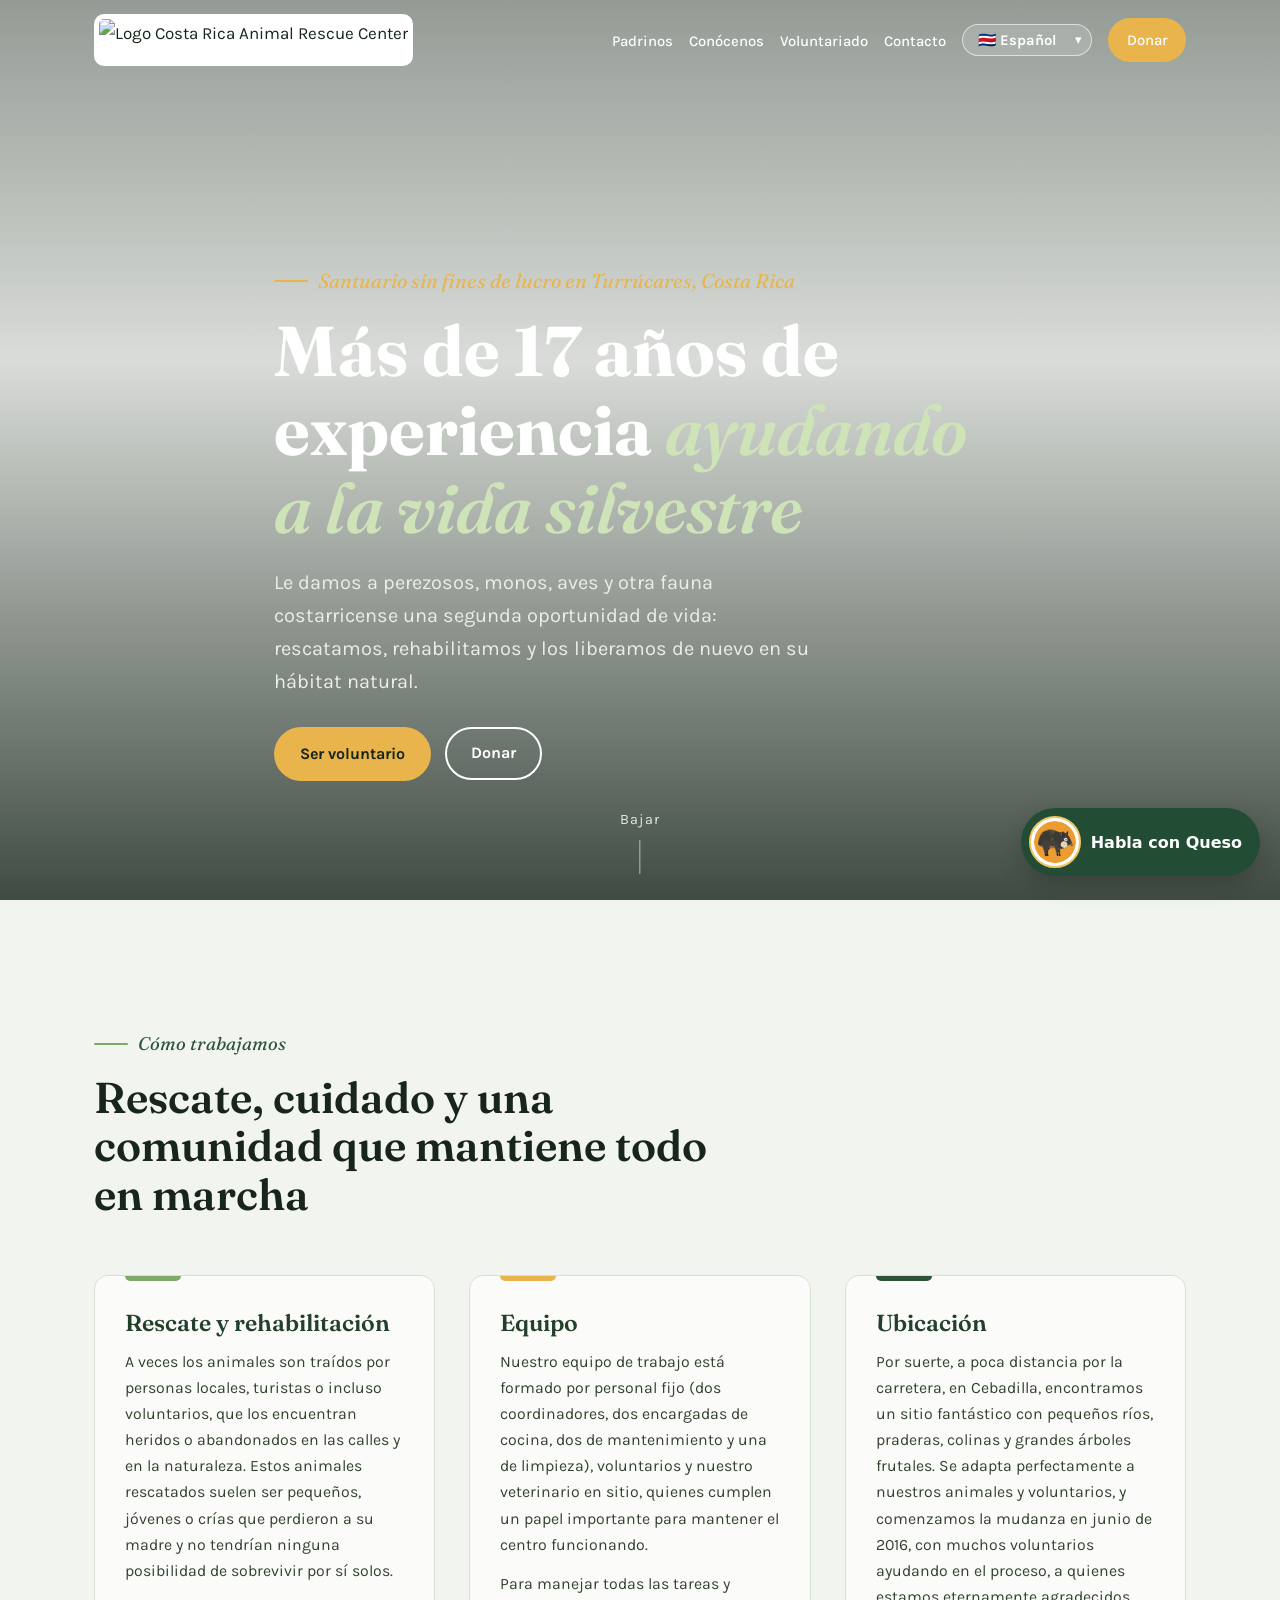
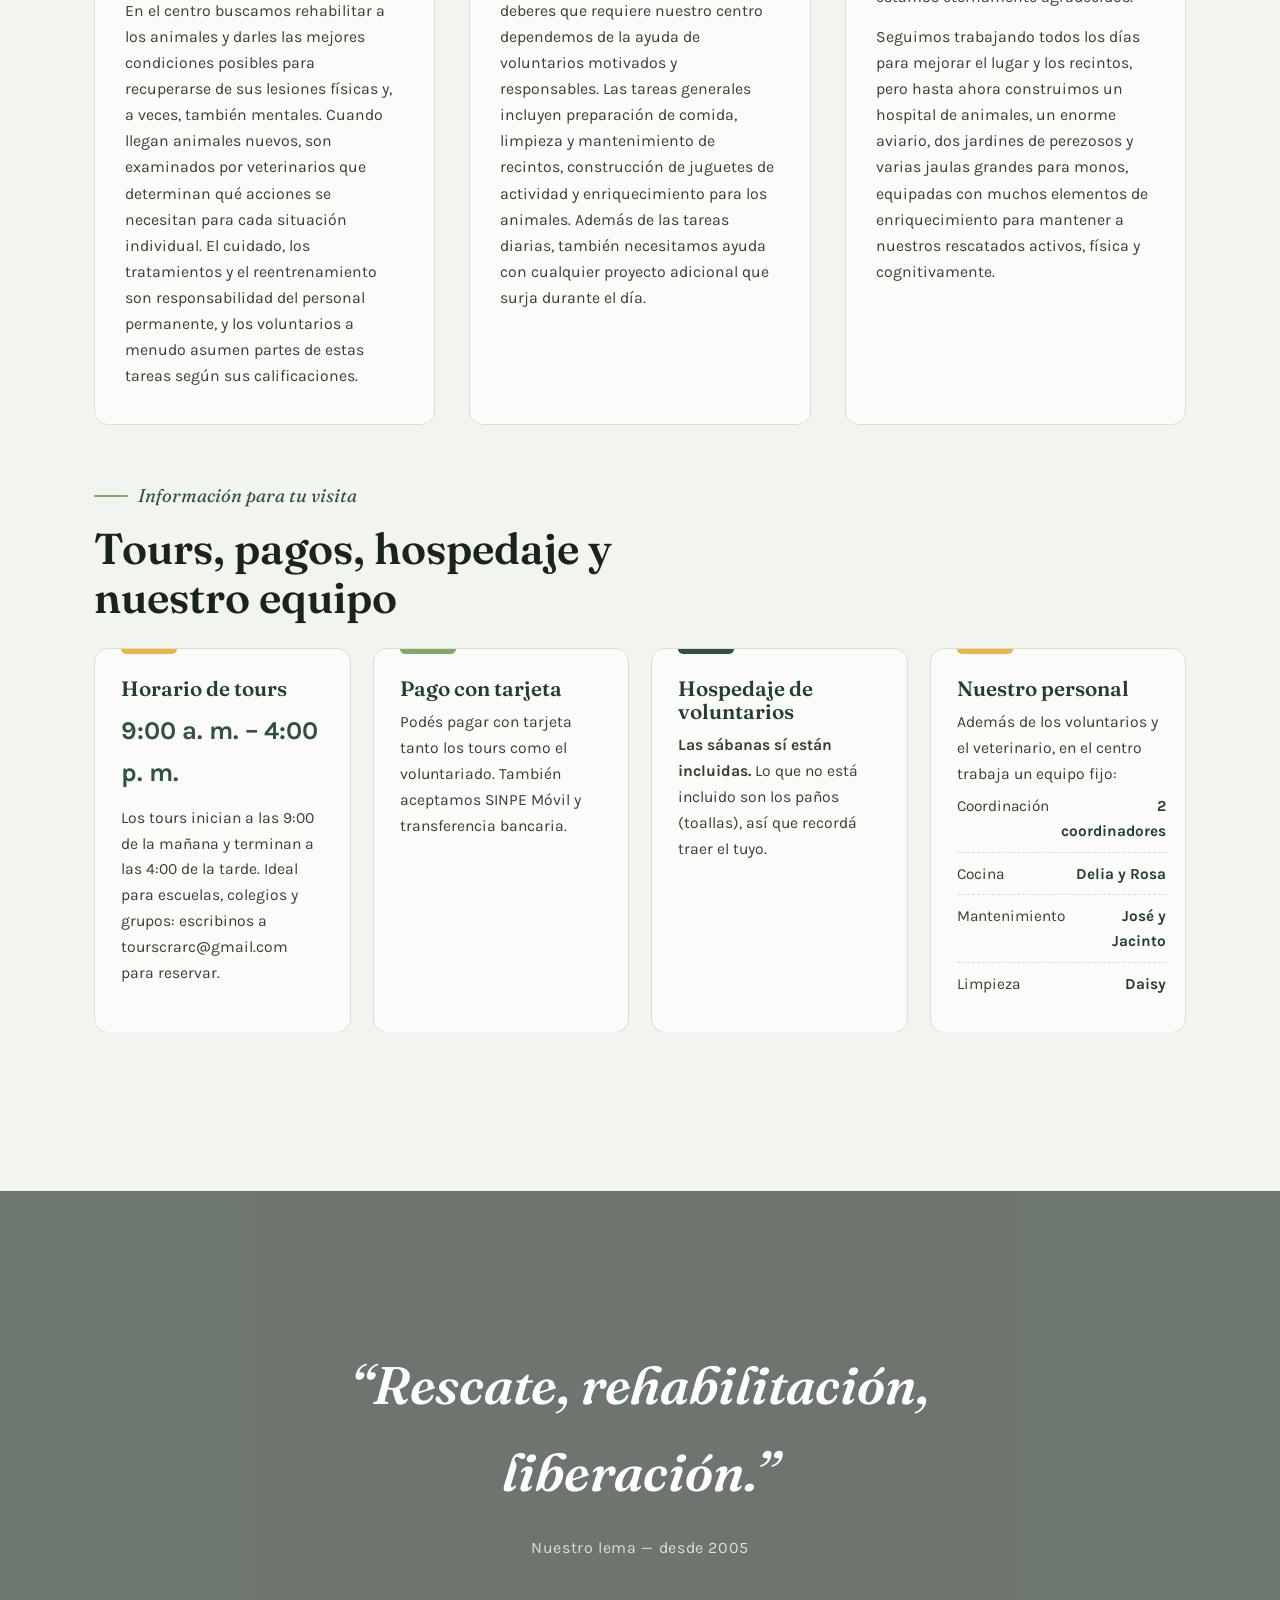
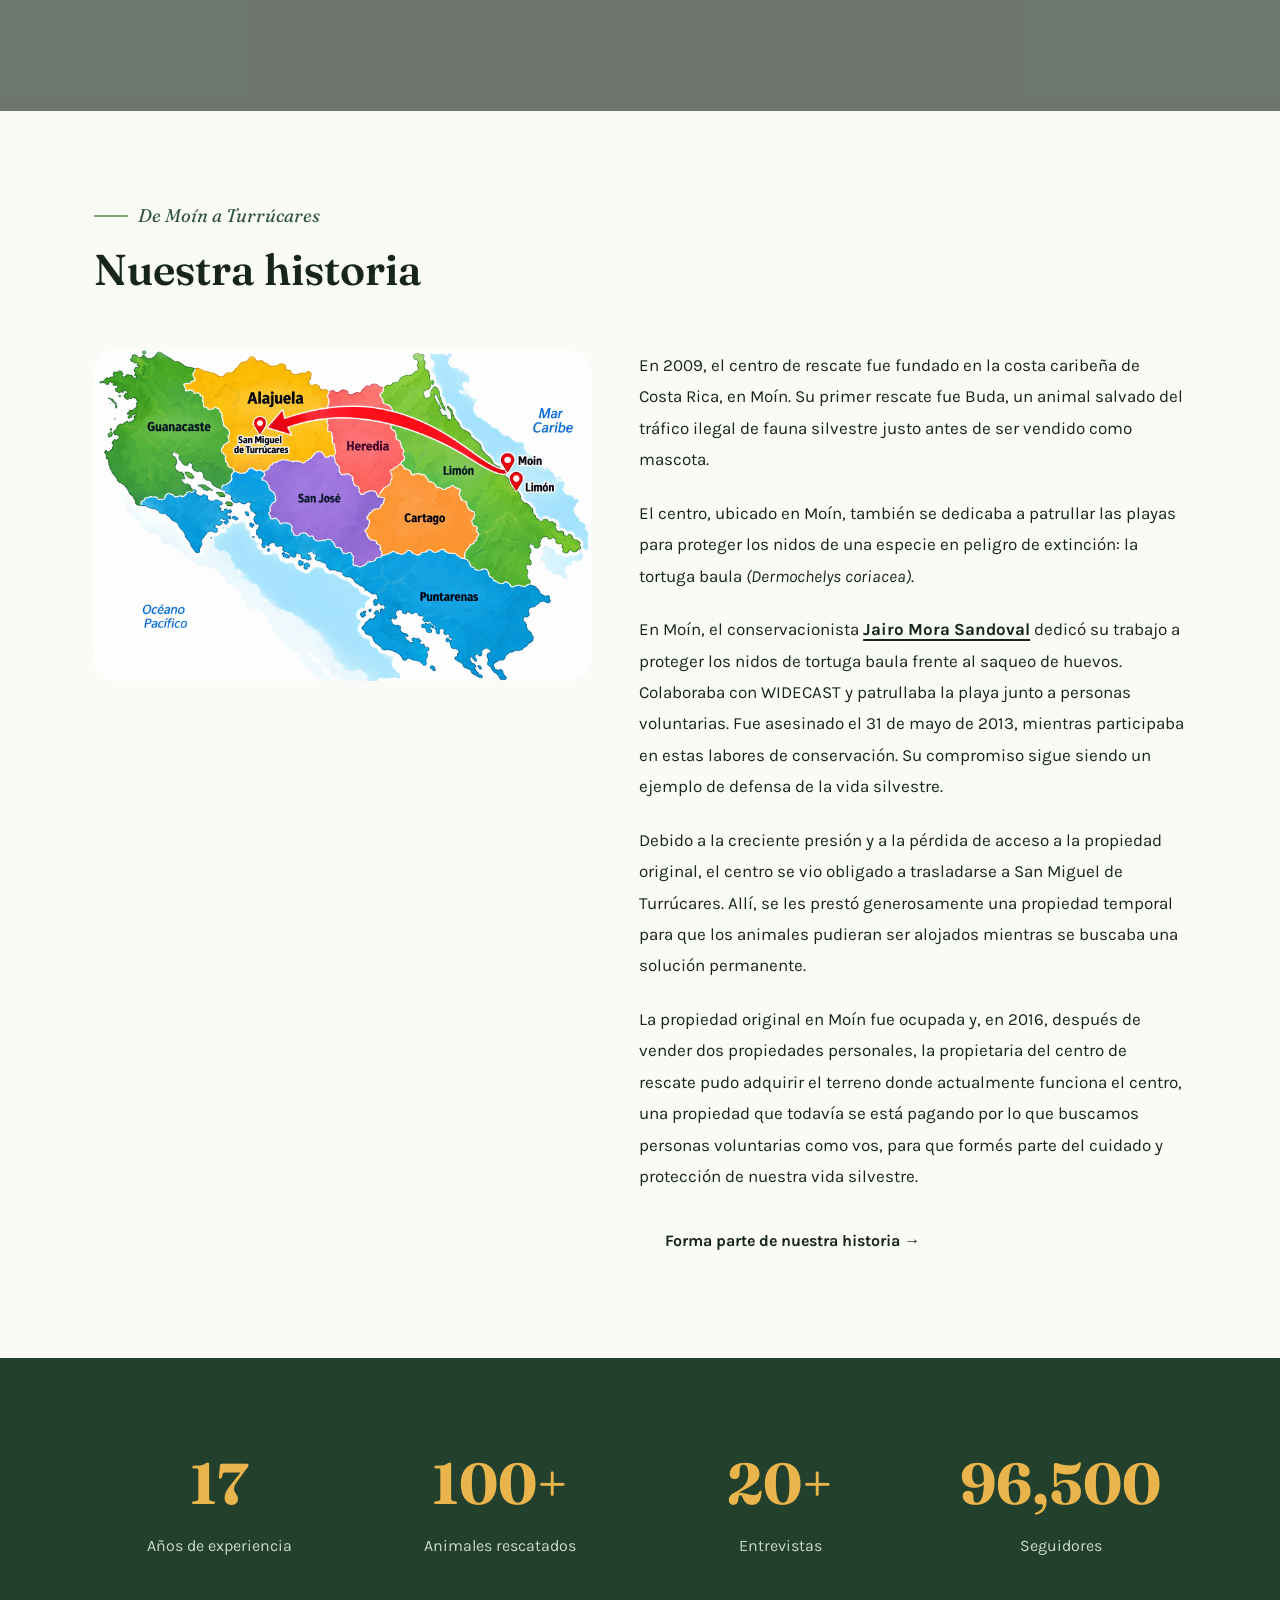
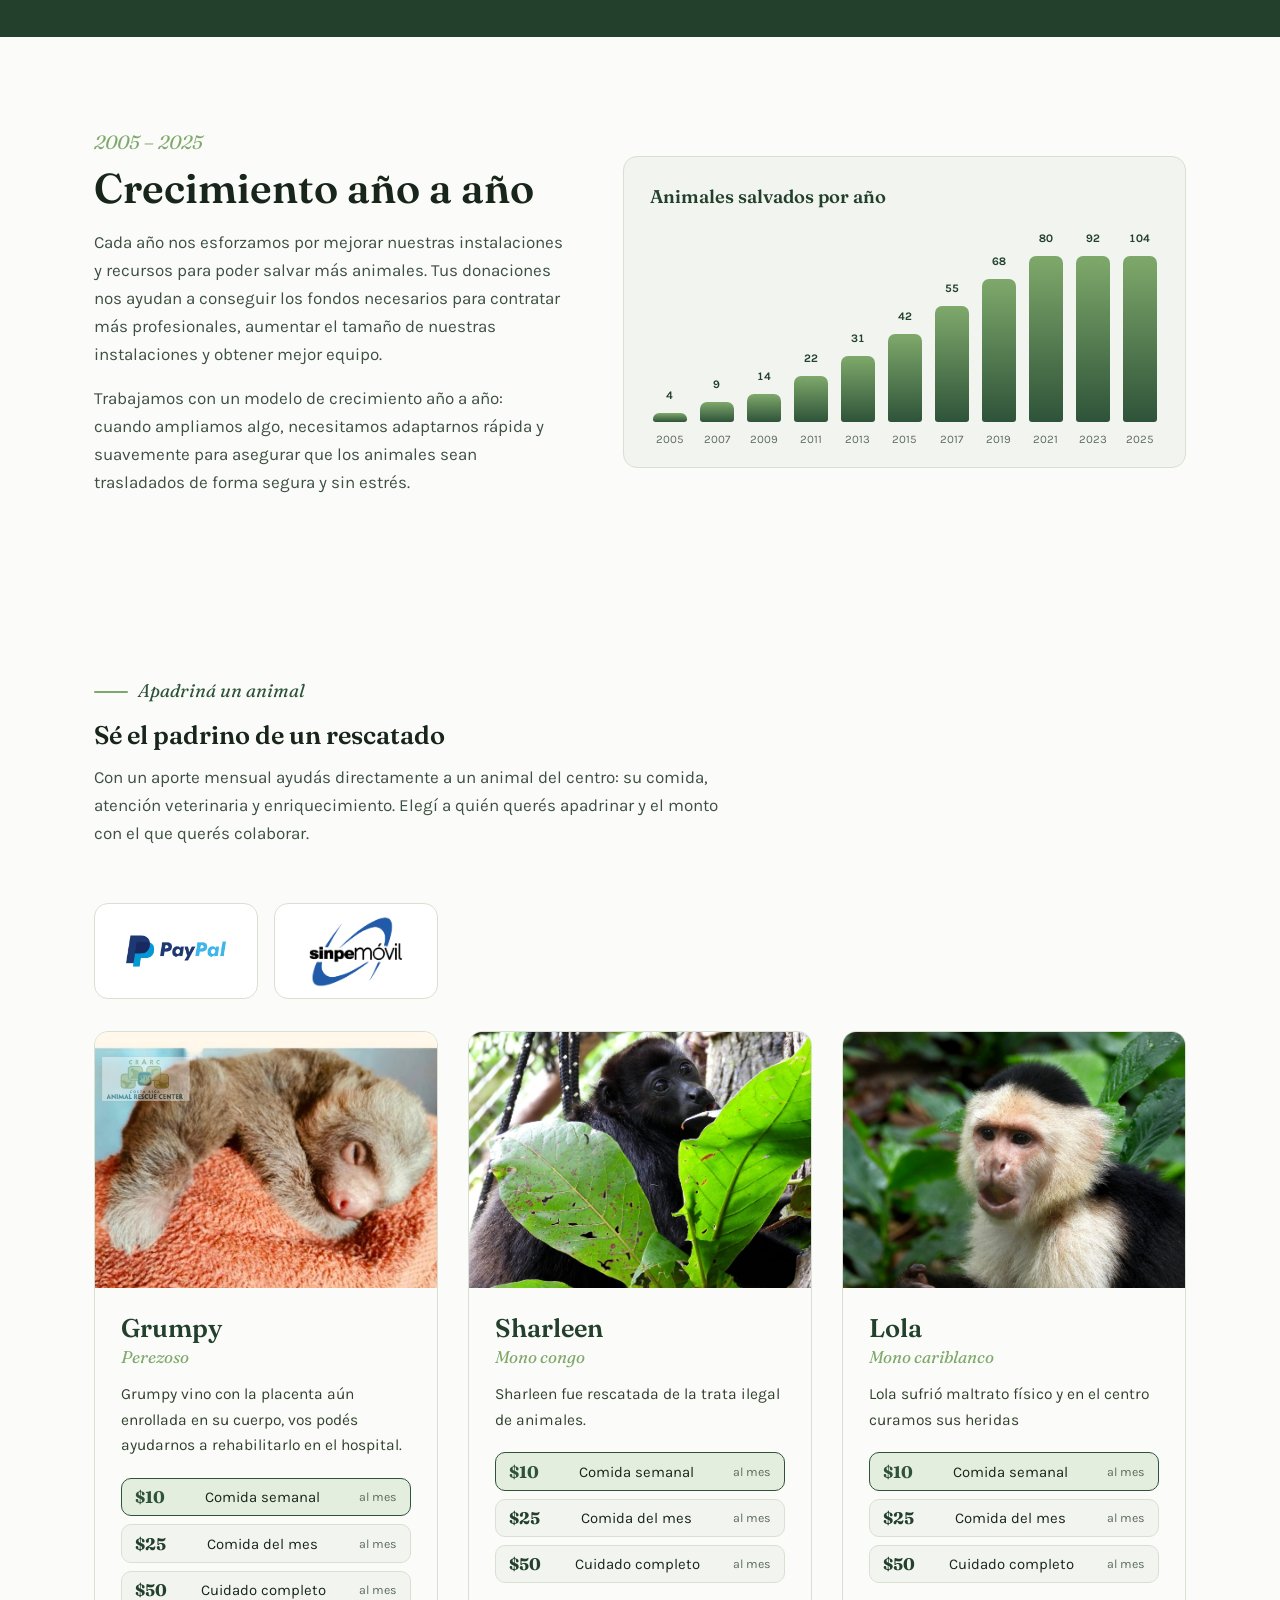
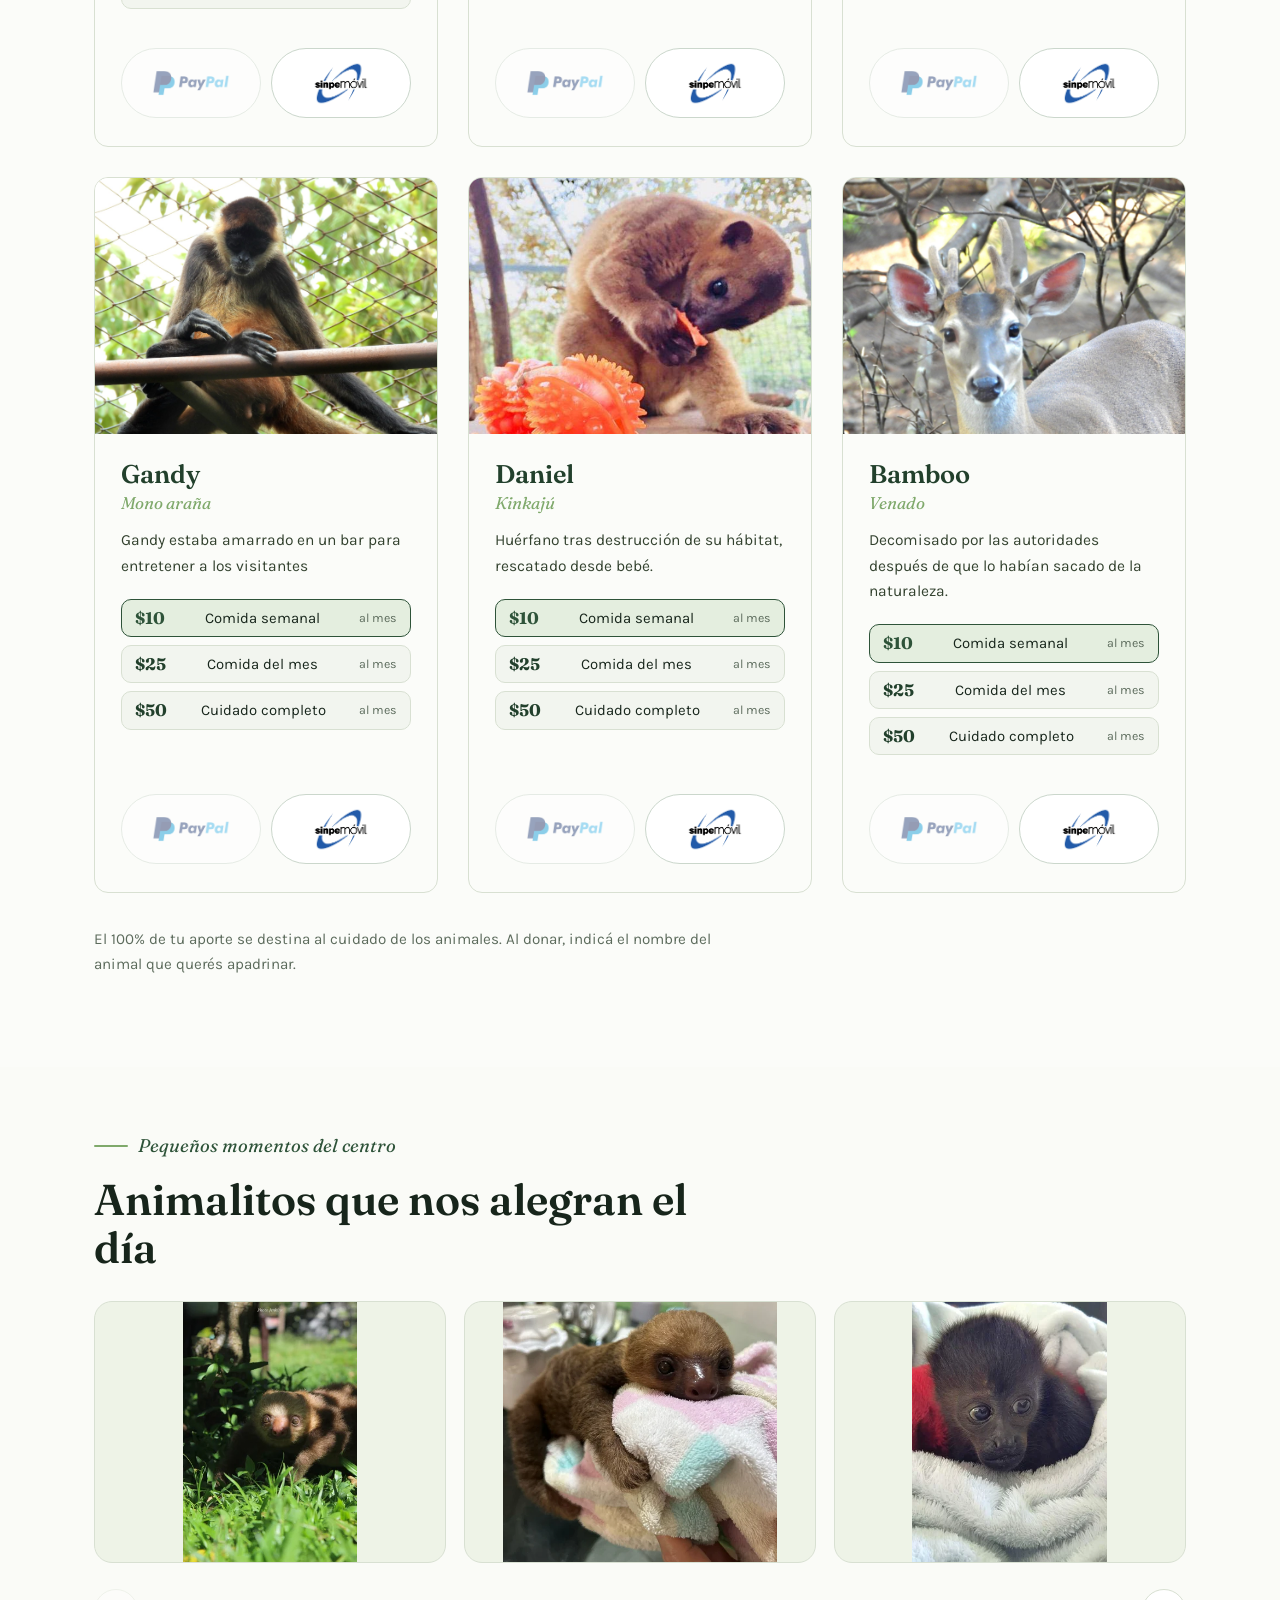
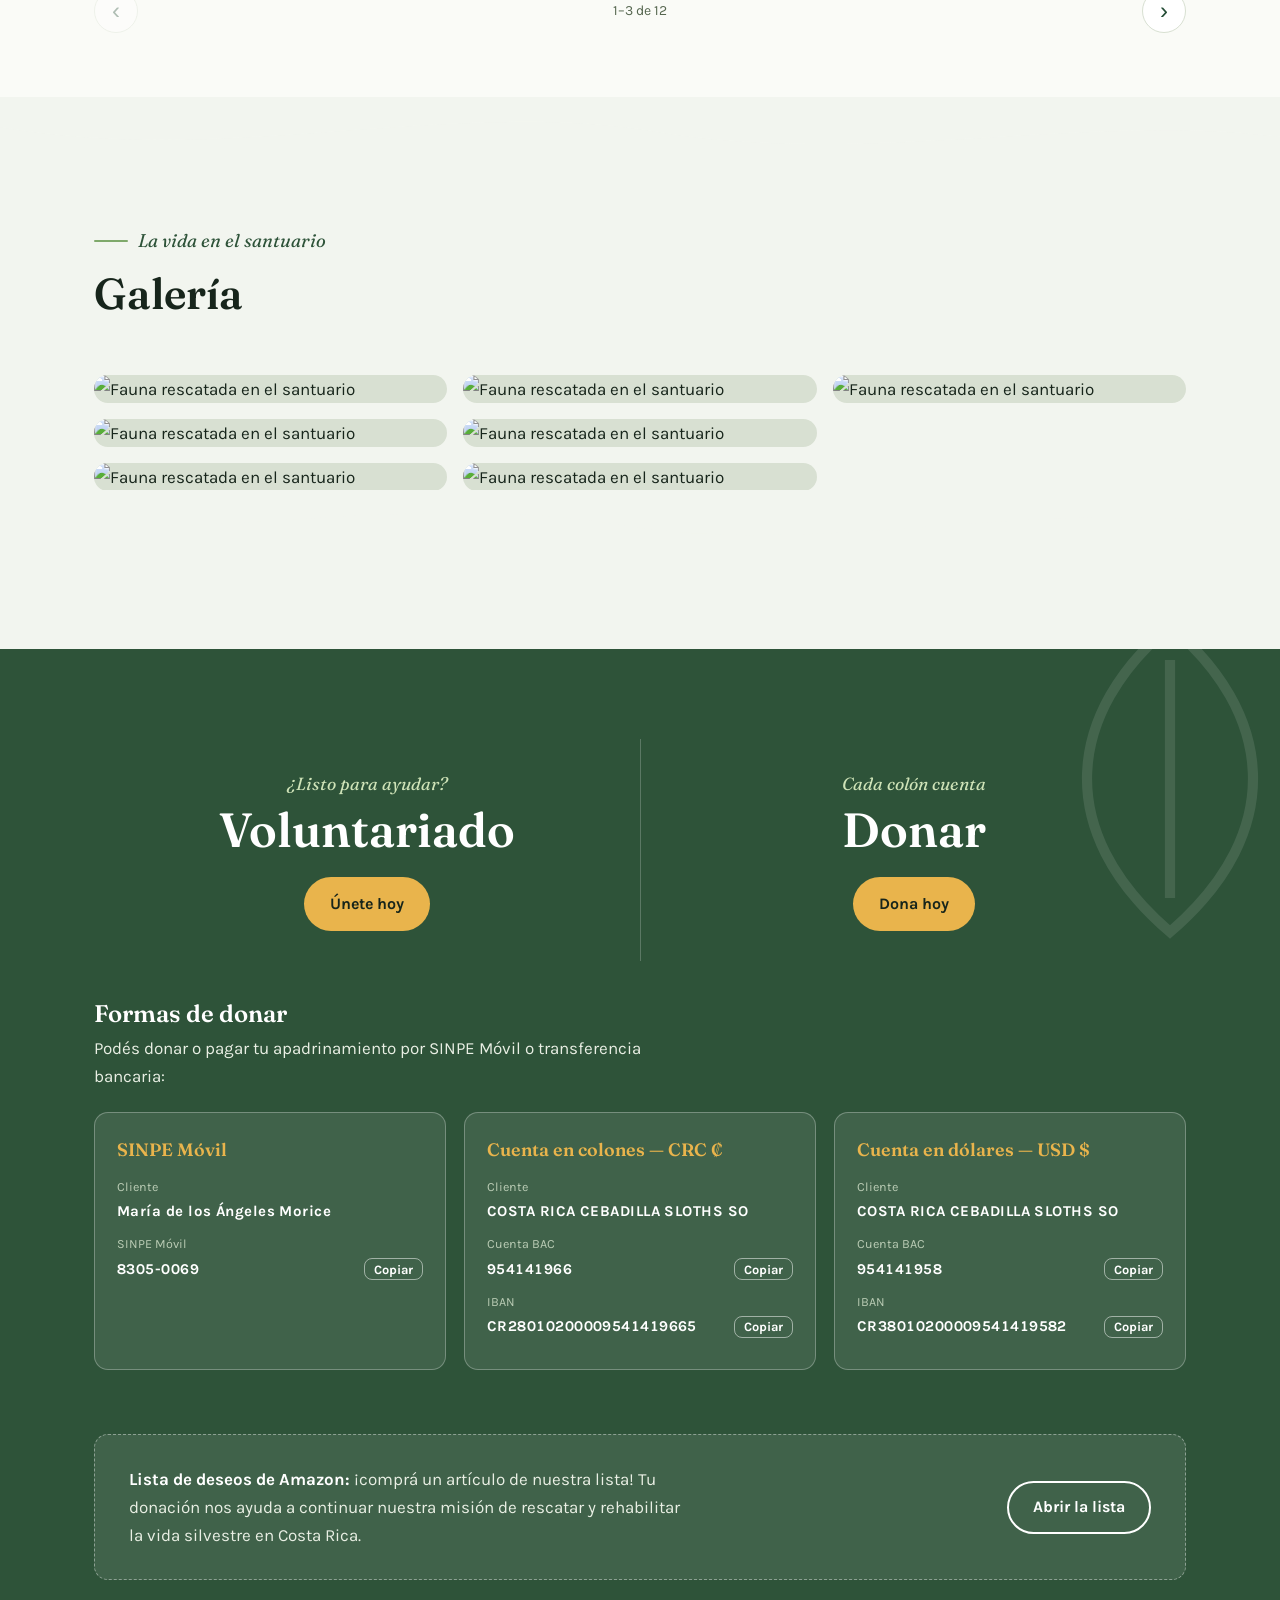
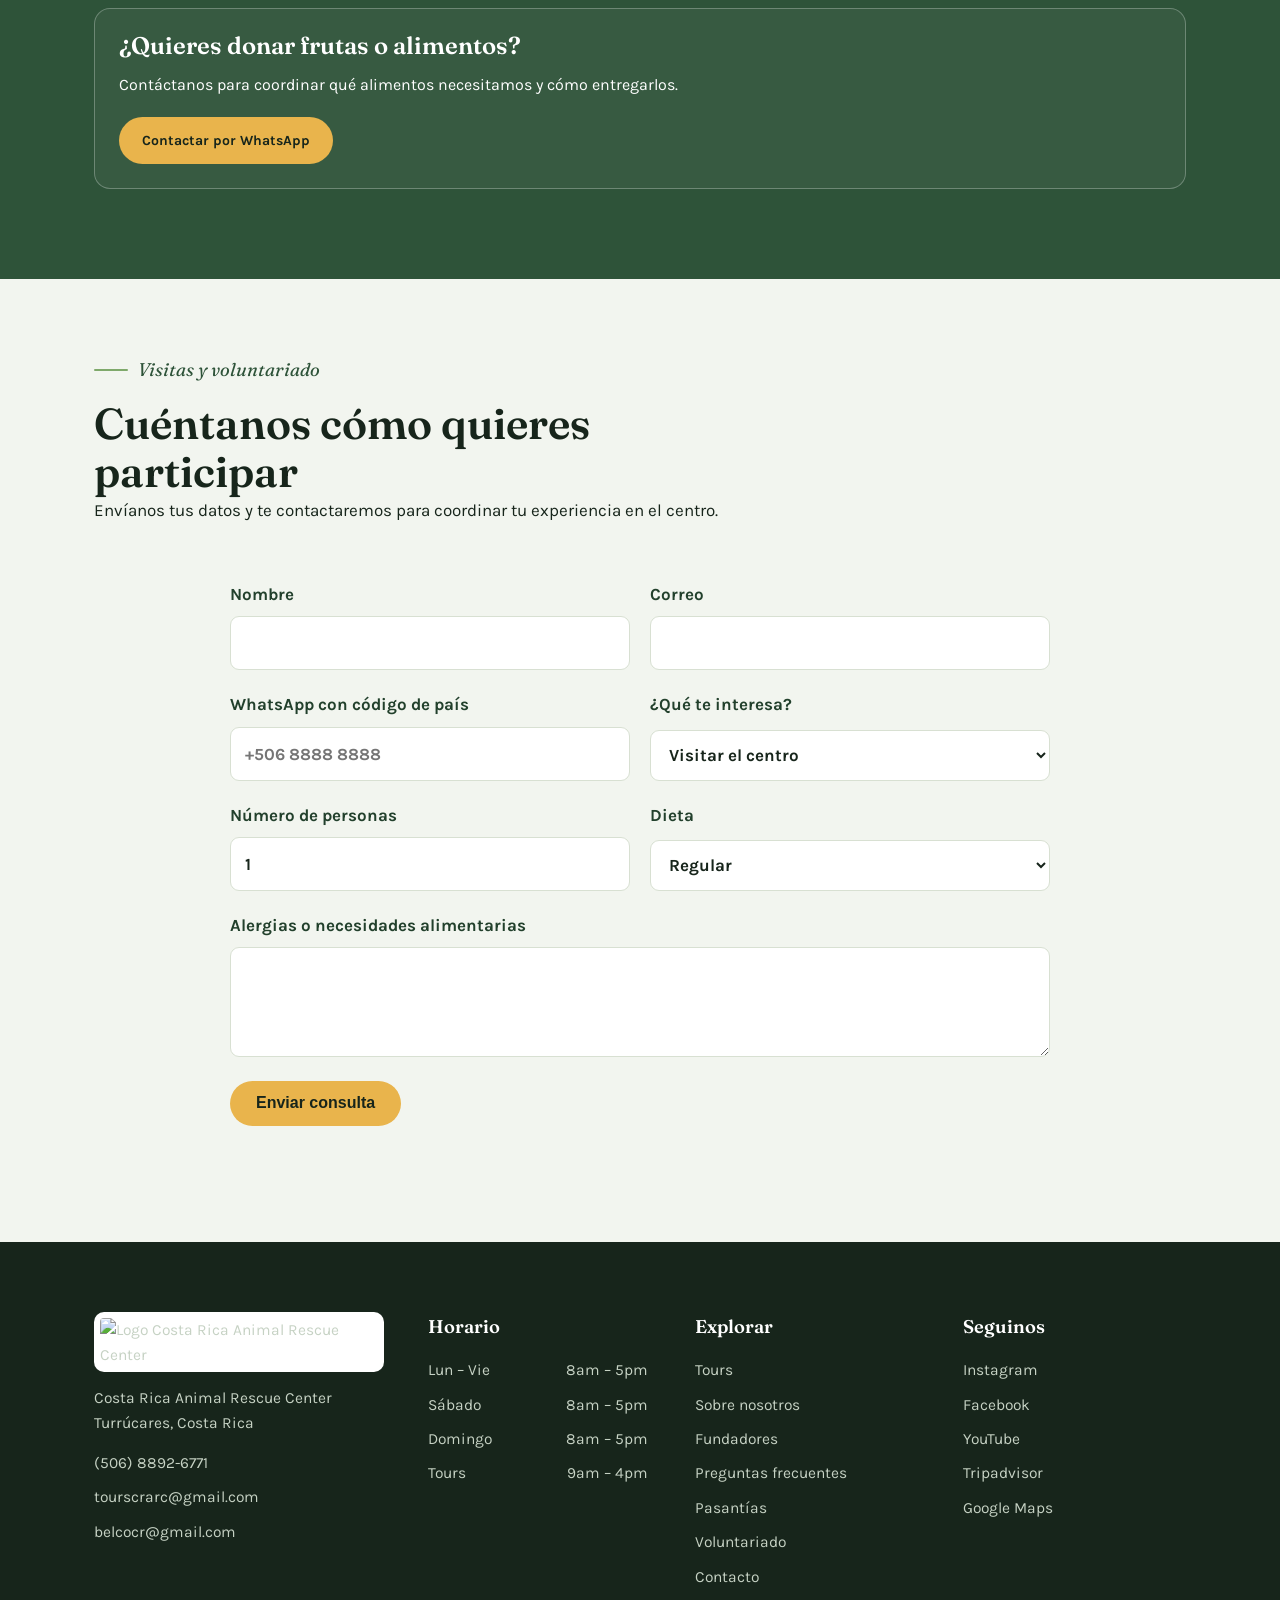
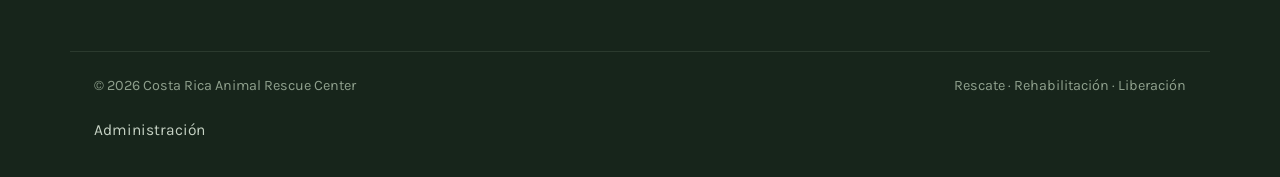
==== commit 1be07449: "Agregar horario de tours, pago con tarjeta, personal y sábanas en el index Co-Authored-By: Claude Op" ====
--- a/index.html
+++ b/index.html
@@ -128,7 +128,7 @@
     how1p1: "A veces los animales son traídos por personas locales, turistas o incluso voluntarios, que los encuentran heridos o abandonados en las calles y en la naturaleza. Estos animales rescatados suelen ser pequeños, jóvenes o crías que perdieron a su madre y no tendrían ninguna posibilidad de sobrevivir por sí solos.",
     how1p2: "En el centro buscamos rehabilitar a los animales y darles las mejores condiciones posibles para recuperarse de sus lesiones físicas y, a veces, también mentales. Cuando llegan animales nuevos, son examinados por veterinarios que determinan qué acciones se necesitan para cada situación individual. El cuidado, los tratamientos y el reentrenamiento son responsabilidad del personal permanente, y los voluntarios a menudo asumen partes de estas tareas según sus calificaciones.",
     how2h: "Equipo",
-    how2p1: "Nuestro equipo de trabajo está formado por voluntarios y nuestro veterinario en sitio, quienes cumplen un papel importante para mantener el centro funcionando.",
+    how2p1: "Nuestro equipo de trabajo está formado por personal fijo (dos coordinadores, dos encargadas de cocina, dos de mantenimiento y una de limpieza), voluntarios y nuestro veterinario en sitio, quienes cumplen un papel importante para mantener el centro funcionando.",
     how2p2: "Para manejar todas las tareas y deberes que requiere nuestro centro dependemos de la ayuda de voluntarios motivados y responsables. Las tareas generales incluyen preparación de comida, limpieza y mantenimiento de recintos, construcción de juguetes de actividad y enriquecimiento para los animales. Además de las tareas diarias, también necesitamos ayuda con cualquier proyecto adicional que surja durante el día.",
     how3h: "Ubicación",
     how3p1: "Por suerte, a poca distancia por la carretera, en Cebadilla, encontramos un sitio fantástico con pequeños ríos, praderas, colinas y grandes árboles frutales. Se adapta perfectamente a nuestros animales y voluntarios, y comenzamos la mudanza en junio de 2016, con muchos voluntarios ayudando en el proceso, a quienes estamos eternamente agradecidos.",
@@ -909,17 +909,34 @@
   .bar b{font-size:.62rem}
   .bar span{font-size:.62rem}
 }
+
+/* Información para visitas (tours, pagos, hospedaje, personal) */
+.visit-info{margin-top:56px}
+.visit-info .section-head{margin-bottom:26px}
+.visit-grid{display:grid;grid-template-columns:repeat(auto-fit,minmax(240px,1fr));gap:22px}
+.visit-card{background:var(--paper);border:1px solid var(--line);border-radius:var(--radius);padding:28px 26px;position:relative}
+.visit-card::before{content:"";position:absolute;top:0;left:26px;width:56px;height:5px;border-radius:0 0 6px 6px;background:var(--sun)}
+.visit-card:nth-child(2)::before{background:var(--leaf)}
+.visit-card:nth-child(3)::before{background:var(--canopy)}
+.visit-card h3{font-size:1.3rem;margin-bottom:.6rem;color:var(--canopy-dk)}
+.visit-card p{font-size:.98rem;color:#33422F}
+.visit-card p + p{margin-top:.7rem}
+.visit-card .visit-hours{font-size:1.6rem;font-weight:700;color:var(--canopy);margin:.2rem 0 .5rem}
+.staff-list{list-style:none;padding:0;margin:.4rem 0 0;display:grid;gap:.55rem}
+.staff-list li{display:flex;justify-content:space-between;gap:12px;border-bottom:1px dashed var(--line);padding-bottom:.45rem;font-size:.96rem;color:#33422F}
+.staff-list li:last-child{border-bottom:0}
+.staff-list strong{color:var(--canopy-dk);text-align:right}
 </style>
-<link rel="stylesheet" href="mobile-experience.css?v=20261013-2"><script src="mobile-experience.js?v=20261013-2" defer></script><link rel="stylesheet" href="responsive-nav.css?v=1"><link rel="stylesheet" href="chatbot.css?v=5"><script src="chatbot.js?v=6" defer></script><link rel="stylesheet" href="home-history.css?v=3"><link rel="canonical" href="https://johancubillo.github.io/CRARC/">
+<link rel="stylesheet" href="mobile-experience.css?v=20261013-2"><script src="mobile-experience.js?v=20261013-2" defer></script><link rel="stylesheet" href="responsive-nav.css?v=1"><link rel="stylesheet" href="chatbot.css?v=5"><script src="chatbot.js?v=6" defer></script><link rel="stylesheet" href="home-history.css?v=3"><link rel="canonical" href="https://fundacioncrarc.org/">
 <meta property="og:type" content="website">
 <meta property="og:title" content="Voluntariado con animales en Costa Rica | CRARC">
 <meta property="og:description" content="Conoce CRARC, centro de rescate de vida silvestre en Turrúcares, Costa Rica. Descubre el voluntariado, las visitas y cómo apadrinar animales.">
-<meta property="og:url" content="https://johancubillo.github.io/CRARC/">
+<meta property="og:url" content="https://fundacioncrarc.org/">
 <meta property="og:site_name" content="Costa Rica Animal Rescue Center">
 <meta property="og:locale" content="es_CR">
-<meta property="og:image" content="https://johancubillo.github.io/CRARC/images/voluntariados.jpeg">
+<meta property="og:image" content="https://fundacioncrarc.org/images/voluntariados.jpeg">
 <meta name="twitter:card" content="summary_large_image">
-<script type="application/ld+json">{"@context": "https://schema.org", "@graph": [{"@type": "Organization", "@id": "https://johancubillo.github.io/CRARC/#organization", "name": "Costa Rica Animal Rescue Center", "alternateName": "CRARC", "url": "https://johancubillo.github.io/CRARC/", "address": {"@type": "PostalAddress", "addressLocality": "Cebadilla de Turrúcares", "addressRegion": "Alajuela", "addressCountry": "CR"}, "sameAs": ["https://www.facebook.com/costaricaanimalrescuecenter/", "https://www.instagram.com/costaricaanimalrescuecenter_/"]}, {"@type": "WebSite", "@id": "https://johancubillo.github.io/CRARC/#website", "url": "https://johancubillo.github.io/CRARC/", "name": "Costa Rica Animal Rescue Center", "publisher": {"@id": "https://johancubillo.github.io/CRARC/#organization"}, "inLanguage": "es"}, {"@type": "WebPage", "@id": "https://johancubillo.github.io/CRARC/#webpage", "url": "https://johancubillo.github.io/CRARC/", "name": "Voluntariado con animales en Costa Rica | CRARC", "description": "Conoce CRARC, centro de rescate de vida silvestre en Turrúcares, Costa Rica. Descubre el voluntariado, las visitas y cómo apadrinar animales.", "isPartOf": {"@id": "https://johancubillo.github.io/CRARC/#website"}, "about": {"@id": "https://johancubillo.github.io/CRARC/#organization"}, "inLanguage": "es"}]}</script>
+<script type="application/ld+json">{"@context": "https://schema.org", "@graph": [{"@type": "Organization", "@id": "https://fundacioncrarc.org/#organization", "name": "Costa Rica Animal Rescue Center", "alternateName": "CRARC", "url": "https://fundacioncrarc.org/", "address": {"@type": "PostalAddress", "addressLocality": "Cebadilla de Turrúcares", "addressRegion": "Alajuela", "addressCountry": "CR"}, "sameAs": ["https://www.facebook.com/costaricaanimalrescuecenter/", "https://www.instagram.com/costaricaanimalrescuecenter_/"]}, {"@type": "WebSite", "@id": "https://fundacioncrarc.org/#website", "url": "https://fundacioncrarc.org/", "name": "Costa Rica Animal Rescue Center", "publisher": {"@id": "https://fundacioncrarc.org/#organization"}, "inLanguage": "es"}, {"@type": "WebPage", "@id": "https://fundacioncrarc.org/#webpage", "url": "https://fundacioncrarc.org/", "name": "Voluntariado con animales en Costa Rica | CRARC", "description": "Conoce CRARC, centro de rescate de vida silvestre en Turrúcares, Costa Rica. Descubre el voluntariado, las visitas y cómo apadrinar animales.", "isPartOf": {"@id": "https://fundacioncrarc.org/#website"}, "about": {"@id": "https://fundacioncrarc.org/#organization"}, "inLanguage": "es"}]}</script>
 <link rel="stylesheet" href="cute-gallery.css?v=1"><script src="cute-gallery.js?v=1" defer></script><link rel="icon" type="image/png" href="images/favicon.png?v=1"><link rel="apple-touch-icon" href="images/favicon.png?v=1"><link rel="stylesheet" href="food-donation.css?v=1"></head>
 <body>
 <div id="siteLoader" class="site-loader" hidden role="status" aria-label="Cargando la página"><div class="site-loader-mark"><img class="site-loader-base" src="images/favicon.png" alt="Costa Rica Animal Rescue Center" width="104" height="104"><div class="site-loader-fill" aria-hidden="true"><img src="images/favicon.png" alt="" width="104" height="104"></div></div><p>Cargando CRARC…</p></div>
@@ -987,7 +1004,7 @@
         </article>
         <article class="how-card">
           <h3 data-i18n="how2h">Equipo</h3>
-          <p data-i18n="how2p1">Nuestro equipo de trabajo está formado por voluntarios y nuestro veterinario en sitio, quienes cumplen un papel importante para mantener el centro funcionando.</p>
+          <p data-i18n="how2p1">Nuestro equipo de trabajo está formado por personal fijo (dos coordinadores, dos encargadas de cocina, dos de mantenimiento y una de limpieza), voluntarios y nuestro veterinario en sitio, quienes cumplen un papel importante para mantener el centro funcionando.</p>
           <p data-i18n="how2p2">Para manejar todas las tareas y deberes que requiere nuestro centro dependemos de la ayuda de voluntarios motivados y responsables. Las tareas generales incluyen preparación de comida, limpieza y mantenimiento de recintos, construcción de juguetes de actividad y enriquecimiento para los animales. Además de las tareas diarias, también necesitamos ayuda con cualquier proyecto adicional que surja durante el día.</p>
         </article>
         <article class="how-card">
@@ -995,6 +1012,39 @@
           <p data-i18n="how3p1">Por suerte, a poca distancia por la carretera, en Cebadilla, encontramos un sitio fantástico con pequeños ríos, praderas, colinas y grandes árboles frutales. Se adapta perfectamente a nuestros animales y voluntarios, y comenzamos la mudanza en junio de 2016, con muchos voluntarios ayudando en el proceso, a quienes estamos eternamente agradecidos.</p>
           <p data-i18n="how3p2">Seguimos trabajando todos los días para mejorar el lugar y los recintos, pero hasta ahora construimos un hospital de animales, un enorme aviario, dos jardines de perezosos y varias jaulas grandes para monos, equipadas con muchos elementos de enriquecimiento para mantener a nuestros rescatados activos, física y cognitivamente.</p>
         </article>
+      </div>
+
+      <!-- ===================== INFO PARA VISITAS ===================== -->
+      <div class="visit-info" id="info-visitas">
+        <div class="section-head">
+          <p class="kicker" data-i18n="visitKicker">Información para tu visita</p>
+          <h2 data-i18n="visitTitle">Tours, pagos, hospedaje y nuestro equipo</h2>
+        </div>
+        <div class="visit-grid">
+          <article class="visit-card">
+            <h3 data-i18n="visitToursH">Horario de tours</h3>
+            <p class="visit-hours" data-i18n="visitToursHours">9:00 a. m. – 4:00 p. m.</p>
+            <p data-i18n="visitToursP">Los tours inician a las 9:00 de la mañana y terminan a las 4:00 de la tarde. Ideal para escuelas, colegios y grupos: escribinos a tourscrarc@gmail.com para reservar.</p>
+          </article>
+          <article class="visit-card">
+            <h3 data-i18n="visitPayH">Pago con tarjeta</h3>
+            <p data-i18n="visitPayP">Podés pagar con tarjeta tanto los tours como el voluntariado. También aceptamos SINPE Móvil y transferencia bancaria.</p>
+          </article>
+          <article class="visit-card">
+            <h3 data-i18n="visitStayH">Hospedaje de voluntarios</h3>
+            <p data-i18n-html="visitStayP"><strong>Las sábanas sí están incluidas.</strong> Lo que no está incluido son los paños (toallas), así que recordá traer el tuyo.</p>
+          </article>
+          <article class="visit-card">
+            <h3 data-i18n="visitStaffH">Nuestro personal</h3>
+            <p data-i18n="visitStaffP">Además de los voluntarios y el veterinario, en el centro trabaja un equipo fijo:</p>
+            <ul class="staff-list">
+              <li><span data-i18n="staffCoord">Coordinación</span><strong data-i18n="staffCoordN">2 coordinadores</strong></li>
+              <li><span data-i18n="staffKitchen">Cocina</span><strong>Delia y Rosa</strong></li>
+              <li><span data-i18n="staffMaint">Mantenimiento</span><strong>José y Jacinto</strong></li>
+              <li><span data-i18n="staffClean">Limpieza</span><strong>Daisy</strong></li>
+            </ul>
+          </article>
+        </div>
       </div>
     </div>
     <svg class="wave" viewBox="0 0 1440 70" preserveAspectRatio="none" aria-hidden="true" style="transform:scaleY(-1) scaleX(-1);margin-top:-1px">
@@ -1137,6 +1187,7 @@
         <li><span data-i18n="footMonFri">Lun – Vie</span><span>8am – 5pm</span></li>
         <li><span data-i18n="footSat">Sábado</span><span>8am – 5pm</span></li>
         <li><span data-i18n="footSun">Domingo</span><span>8am – 5pm</span></li>
+        <li><span data-i18n="footTours">Tours</span><span>9am – 4pm</span></li>
       </ul>
     </div>
 
@@ -1395,6 +1446,12 @@
 const HOME_HISTORY_COPY={"es": {"histTitle": "Nuestra historia", "histP1": "En 2009, el centro de rescate fue fundado en la costa caribeña de Costa Rica, en Moín. Su primer rescate fue Buda, un animal salvado del tráfico ilegal de fauna silvestre justo antes de ser vendido como mascota.", "histP2": "El centro, ubicado en Moín, también se dedicaba a patrullar las playas para proteger los nidos de una especie en peligro de extinción: la tortuga baula <i>(Dermochelys coriacea)</i>.", "histP3": "En Moín, el conservacionista <a class=\"history-jairo\" href=\"https://www.nacion.com/revista-dominical/patrullando-moin-con-jairo-mora/USAGLPP7R5EN7K264TCEOPQMDQ/story/\" target=\"_blank\" rel=\"noopener noreferrer\">Jairo Mora Sandoval</a> dedicó su trabajo a proteger los nidos de tortuga baula frente al saqueo de huevos. Colaboraba con WIDECAST y patrullaba la playa junto a personas voluntarias. Fue asesinado el 31 de mayo de 2013, mientras participaba en estas labores de conservación. Su compromiso sigue siendo un ejemplo de defensa de la vida silvestre.", "histP4": "Debido a la creciente presión y a la pérdida de acceso a la propiedad original, el centro se vio obligado a trasladarse a San Miguel de Turrúcares. Allí, se les prestó generosamente una propiedad temporal para que los animales pudieran ser alojados mientras se buscaba una solución permanente.", "histP5": "La propiedad original en Moín fue ocupada y, en 2016, después de vender dos propiedades personales, la propietaria del centro de rescate pudo adquirir el terreno donde actualmente funciona el centro, una propiedad que todavía se está pagando por lo que buscamos personas voluntarias como vos, para que formés parte del cuidado y protección de nuestra vida silvestre.", "histKicker": "De Moín a Turrúcares"}, "en": {"histTitle": "Our story", "histP1": "In 2009, the rescue center was founded on the Caribbean coast of Costa Rica, in Moín. Its first rescue was Buda, an animal saved from the illegal wildlife trade just before being sold as a pet.", "histP2": "The center, located in Moín, also patrolled the beaches to protect the nests of an endangered species: the leatherback sea turtle <i>(Dermochelys coriacea)</i>.", "histP3": "In Moín, conservationist <a class=\"history-jairo\" href=\"https://www.nacion.com/revista-dominical/patrullando-moin-con-jairo-mora/USAGLPP7R5EN7K264TCEOPQMDQ/story/\" target=\"_blank\" rel=\"noopener noreferrer\">Jairo Mora Sandoval</a> worked to protect leatherback turtle nests from egg poaching. He collaborated with WIDECAST and patrolled the beach with volunteers. He was murdered on May 31, 2013, while taking part in this conservation work. His commitment remains an example of wildlife protection.", "histP4": "Due to growing pressure and the loss of access to the original property, the center was forced to relocate to San Miguel de Turrúcares. There, a temporary property was generously lent so the animals could be housed while a permanent solution was sought.", "histP5": "The original property in Moín was occupied and, in 2016, after selling two personal properties, the rescue center's owner was able to acquire the land where the center now operates, a property that is still being paid for, which is why we look for volunteers like you to be part of the care and protection of our wildlife.", "histKicker": "From Moín to Turrúcares"}, "fr": {"histTitle": "Notre histoire", "histP1": "En 2009, le centre de secours a été fondé sur la côte caraïbe du Costa Rica, à Moín. Son premier sauvetage fut Buda, un animal sauvé du trafic illégal de faune sauvage juste avant d'être vendu comme animal de compagnie.", "histP2": "Le centre, situé à Moín, patrouillait aussi les plages pour protéger les nids d'une espèce en danger d'extinction : la tortue luth <i>(Dermochelys coriacea)</i>.", "histP3": "À Moín, le défenseur de la nature <a class=\"history-jairo\" href=\"https://www.nacion.com/revista-dominical/patrullando-moin-con-jairo-mora/USAGLPP7R5EN7K264TCEOPQMDQ/story/\" target=\"_blank\" rel=\"noopener noreferrer\">Jairo Mora Sandoval</a> protégeait les nids de tortues luth contre le pillage des œufs. Il collaborait avec WIDECAST et patrouillait avec des bénévoles. Il a été assassiné le 31 mai 2013 alors qu’il participait à ce travail de conservation. Son engagement reste un exemple de protection de la vie sauvage.", "histP4": "Face à la pression croissante et à la perte d'accès à la propriété d'origine, le centre a dû déménager à San Miguel de Turrúcares. Là, une propriété temporaire lui a été généreusement prêtée pour héberger les animaux en attendant une solution permanente.", "histP5": "La propriété d'origine à Moín a été occupée et, en 2016, après avoir vendu deux propriétés personnelles, la propriétaire du centre a pu acquérir le terrain où il fonctionne aujourd'hui — une propriété encore en cours de paiement. C'est pourquoi nous cherchons des bénévoles comme vous, pour prendre part au soin et à la protection de notre faune sauvage.", "histKicker": "De Moín à Turrúcares"}, "it": {"histTitle": "La nostra storia", "histP1": "Nel 2009 il centro di recupero è stato fondato sulla costa caraibica del Costa Rica, a Moín. Il suo primo salvataggio fu Buda, un animale sottratto al traffico illegale di fauna selvatica poco prima di essere venduto come animale domestico.", "histP2": "Il centro, situato a Moín, pattugliava anche le spiagge per proteggere i nidi di una specie in pericolo di estinzione: la tartaruga liuto <i>(Dermochelys coriacea)</i>.", "histP3": "A Moín, il conservazionista <a class=\"history-jairo\" href=\"https://www.nacion.com/revista-dominical/patrullando-moin-con-jairo-mora/USAGLPP7R5EN7K264TCEOPQMDQ/story/\" target=\"_blank\" rel=\"noopener noreferrer\">Jairo Mora Sandoval</a> proteggeva i nidi delle tartarughe liuto dal furto delle uova. Collaborava con WIDECAST e pattugliava la spiaggia con i volontari. Fu assassinato il 31 maggio 2013 mentre partecipava a queste attività di conservazione. Il suo impegno resta un esempio di difesa della fauna selvatica.", "histP4": "A causa della pressione crescente e della perdita di accesso alla proprietà originale, il centro fu costretto a trasferirsi a San Miguel de Turrúcares. Lì venne generosamente prestata una proprietà temporanea per ospitare gli animali in attesa di una soluzione permanente.", "histP5": "La proprietà originale di Moín venne occupata e, nel 2016, dopo aver venduto due proprietà personali, la proprietaria del centro poté acquistare il terreno dove il centro opera oggi — una proprietà ancora in fase di pagamento. Per questo cerchiamo persone volontarie come te, perché tu faccia parte della cura e della protezione della nostra fauna selvatica.", "histKicker": "Da Moín a Turrúcares"}};
 Object.entries(HOME_HISTORY_COPY).forEach(([lang,values])=>{if(I18N[lang])Object.assign(I18N[lang],values);});
 Object.entries({"es": {"cuteKicker": "Pequeños momentos del centro", "cuteTitle": "Animalitos que nos alegran el día"}, "en": {"cuteKicker": "Little moments at the center", "cuteTitle": "Animals that brighten our day"}, "fr": {"cuteKicker": "Petits moments au centre", "cuteTitle": "Des animaux qui illuminent nos journées"}, "it": {"cuteKicker": "Piccoli momenti al centro", "cuteTitle": "Animali che rallegrano la giornata"}}).forEach(([lang,values])=>Object.assign(I18N[lang],values));
+Object.entries({
+"es":{visitKicker:"Información para tu visita",visitTitle:"Tours, pagos, hospedaje y nuestro equipo",visitToursH:"Horario de tours",visitToursHours:"9:00 a. m. – 4:00 p. m.",visitToursP:"Los tours inician a las 9:00 de la mañana y terminan a las 4:00 de la tarde. Ideal para escuelas, colegios y grupos: escribinos a tourscrarc@gmail.com para reservar.",visitPayH:"Pago con tarjeta",visitPayP:"Podés pagar con tarjeta tanto los tours como el voluntariado. También aceptamos SINPE Móvil y transferencia bancaria.",visitStayH:"Hospedaje de voluntarios",visitStayP:"<strong>Las sábanas sí están incluidas.</strong> Lo que no está incluido son los paños (toallas), así que recordá traer el tuyo.",visitStaffH:"Nuestro personal",visitStaffP:"Además de los voluntarios y el veterinario, en el centro trabaja un equipo fijo:",staffCoord:"Coordinación",staffCoordN:"2 coordinadores",staffKitchen:"Cocina",staffMaint:"Mantenimiento",staffClean:"Limpieza"},
+"en":{visitKicker:"Plan your visit",visitTitle:"Tours, payments, lodging and our team",visitToursH:"Tour hours",visitToursHours:"9:00 a.m. – 4:00 p.m.",visitToursP:"Tours start at 9:00 in the morning and end at 4:00 in the afternoon. Great for schools and groups: email tourscrarc@gmail.com to book.",visitPayH:"Card payments",visitPayP:"You can pay by card for both tours and volunteering. We also accept SINPE Móvil and bank transfer.",visitStayH:"Volunteer lodging",visitStayP:"<strong>Bed sheets are included.</strong> Towels are not included, so remember to bring your own.",visitStaffH:"Our staff",visitStaffP:"Besides our volunteers and veterinarian, a permanent team works at the center:",staffCoord:"Coordination",staffCoordN:"2 coordinators",staffKitchen:"Kitchen",staffMaint:"Maintenance",staffClean:"Cleaning",how2p1:"Our team is made up of permanent staff (two coordinators, two kitchen staff, two maintenance workers and one cleaner), volunteers and our on-site veterinarian, who all take up an important part in keeping the center running."},
+"fr":{visitKicker:"Préparer votre visite",visitTitle:"Visites, paiements, hébergement et notre équipe",visitToursH:"Horaires des visites",visitToursHours:"9h00 – 16h00",visitToursP:"Les visites commencent à 9h00 et se terminent à 16h00. Idéal pour les écoles et les groupes : écrivez à tourscrarc@gmail.com pour réserver.",visitPayH:"Paiement par carte",visitPayP:"Vous pouvez payer par carte les visites comme le bénévolat. Nous acceptons aussi SINPE Móvil et le virement bancaire.",visitStayH:"Hébergement des bénévoles",visitStayP:"<strong>Les draps sont inclus.</strong> Les serviettes ne sont pas incluses, pensez à apporter la vôtre.",visitStaffH:"Notre personnel",visitStaffP:"En plus des bénévoles et du vétérinaire, une équipe permanente travaille au centre :",staffCoord:"Coordination",staffCoordN:"2 coordinateurs",staffKitchen:"Cuisine",staffMaint:"Entretien",staffClean:"Ménage",how2p1:"Notre équipe se compose d'un personnel permanent (deux coordinateurs, deux personnes en cuisine, deux à l'entretien et une au ménage), de bénévoles et de notre vétérinaire sur place, qui jouent tous un rôle important dans le fonctionnement du centre."},
+"it":{visitKicker:"Organizza la tua visita",visitTitle:"Tour, pagamenti, alloggio e il nostro team",visitToursH:"Orari dei tour",visitToursHours:"9:00 – 16:00",visitToursP:"I tour iniziano alle 9:00 e terminano alle 16:00. Ideale per scuole e gruppi: scrivici a tourscrarc@gmail.com per prenotare.",visitPayH:"Pagamento con carta",visitPayP:"Puoi pagare con carta sia i tour sia il volontariato. Accettiamo anche SINPE Móvil e bonifico bancario.",visitStayH:"Alloggio volontari",visitStayP:"<strong>Le lenzuola sono incluse.</strong> Gli asciugamani non sono inclusi, ricordati di portare il tuo.",visitStaffH:"Il nostro personale",visitStaffP:"Oltre ai volontari e al veterinario, al centro lavora un team fisso:",staffCoord:"Coordinamento",staffCoordN:"2 coordinatori",staffKitchen:"Cucina",staffMaint:"Manutenzione",staffClean:"Pulizie",how2p1:"Il nostro team è composto da personale fisso (due coordinatori, due addette alla cucina, due alla manutenzione e una alle pulizie), volontari e il nostro veterinario in sede, che svolgono tutti un ruolo importante nel far funzionare il centro."}
+}).forEach(([lang,values])=>{if(I18N[lang])Object.assign(I18N[lang],values);});
 function applyLang(code){
   const dict = I18N[code] || I18N.es;
   document.documentElement.lang = code;
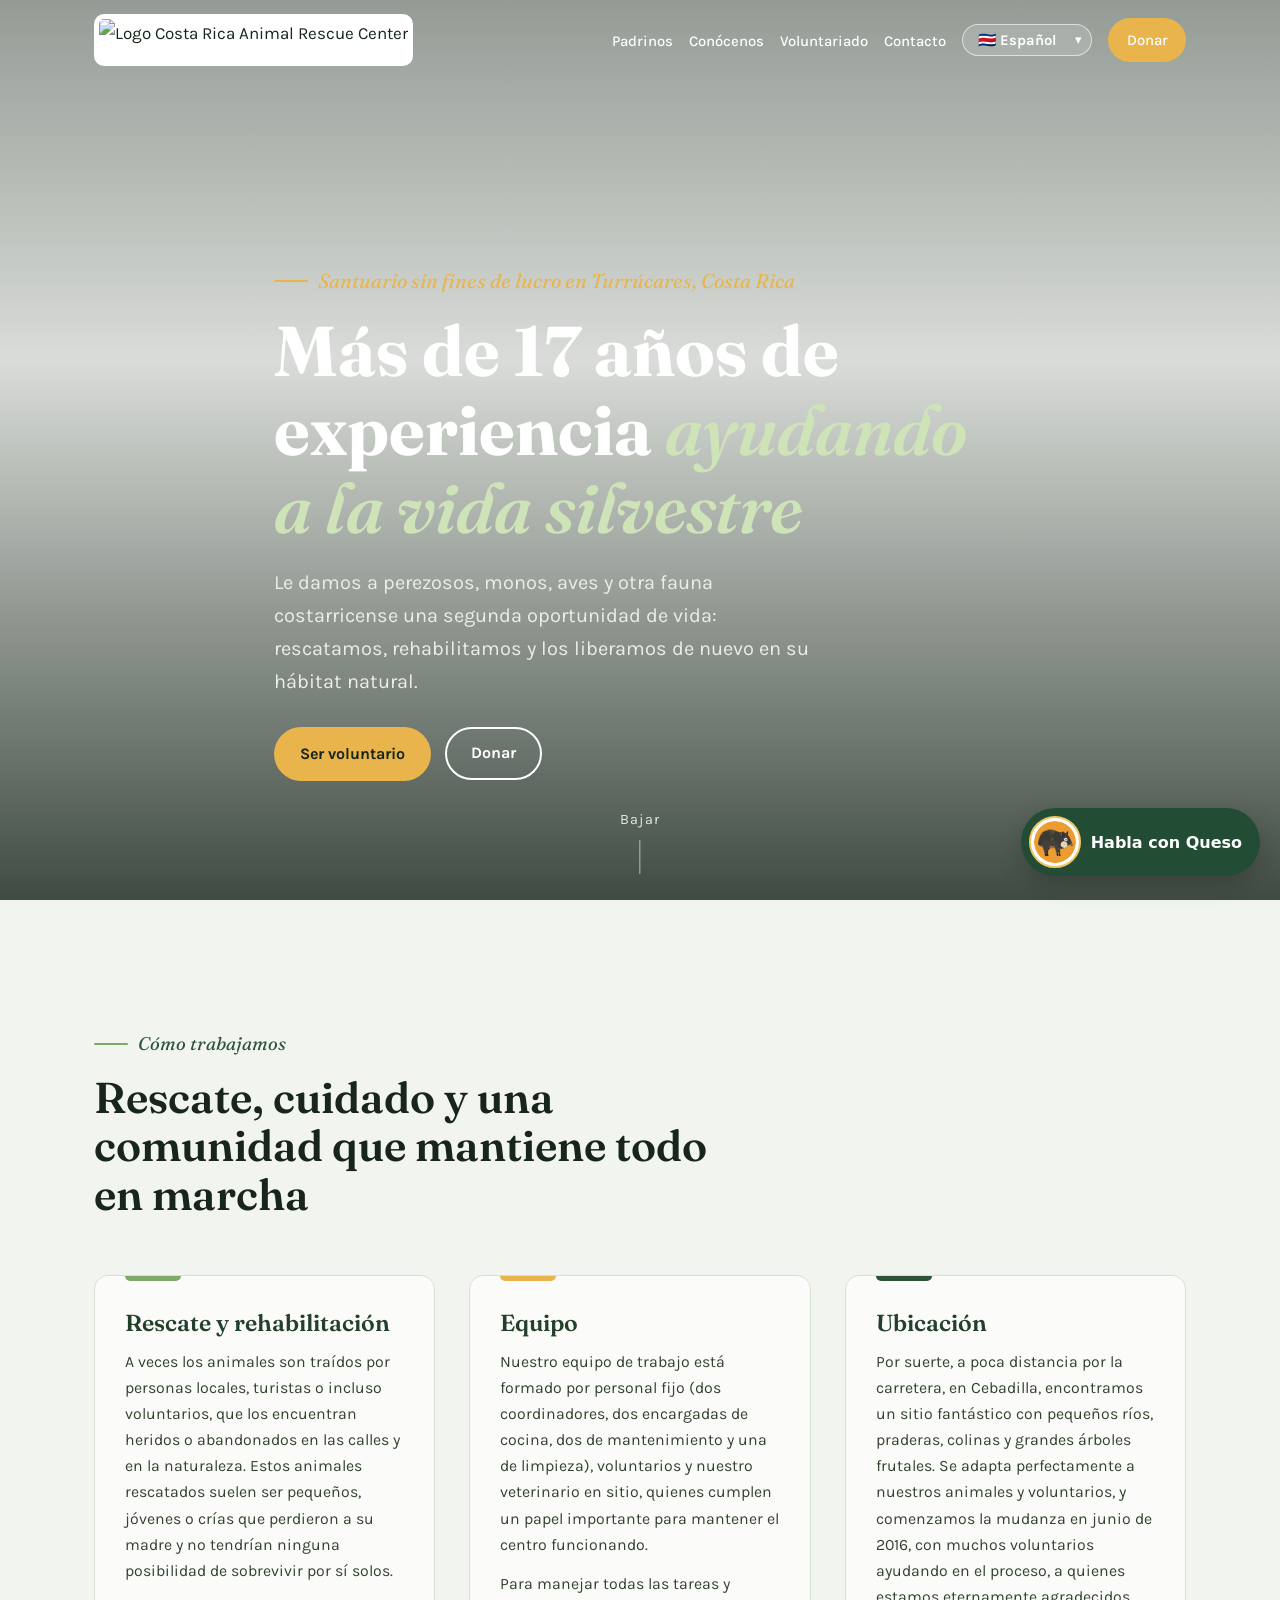
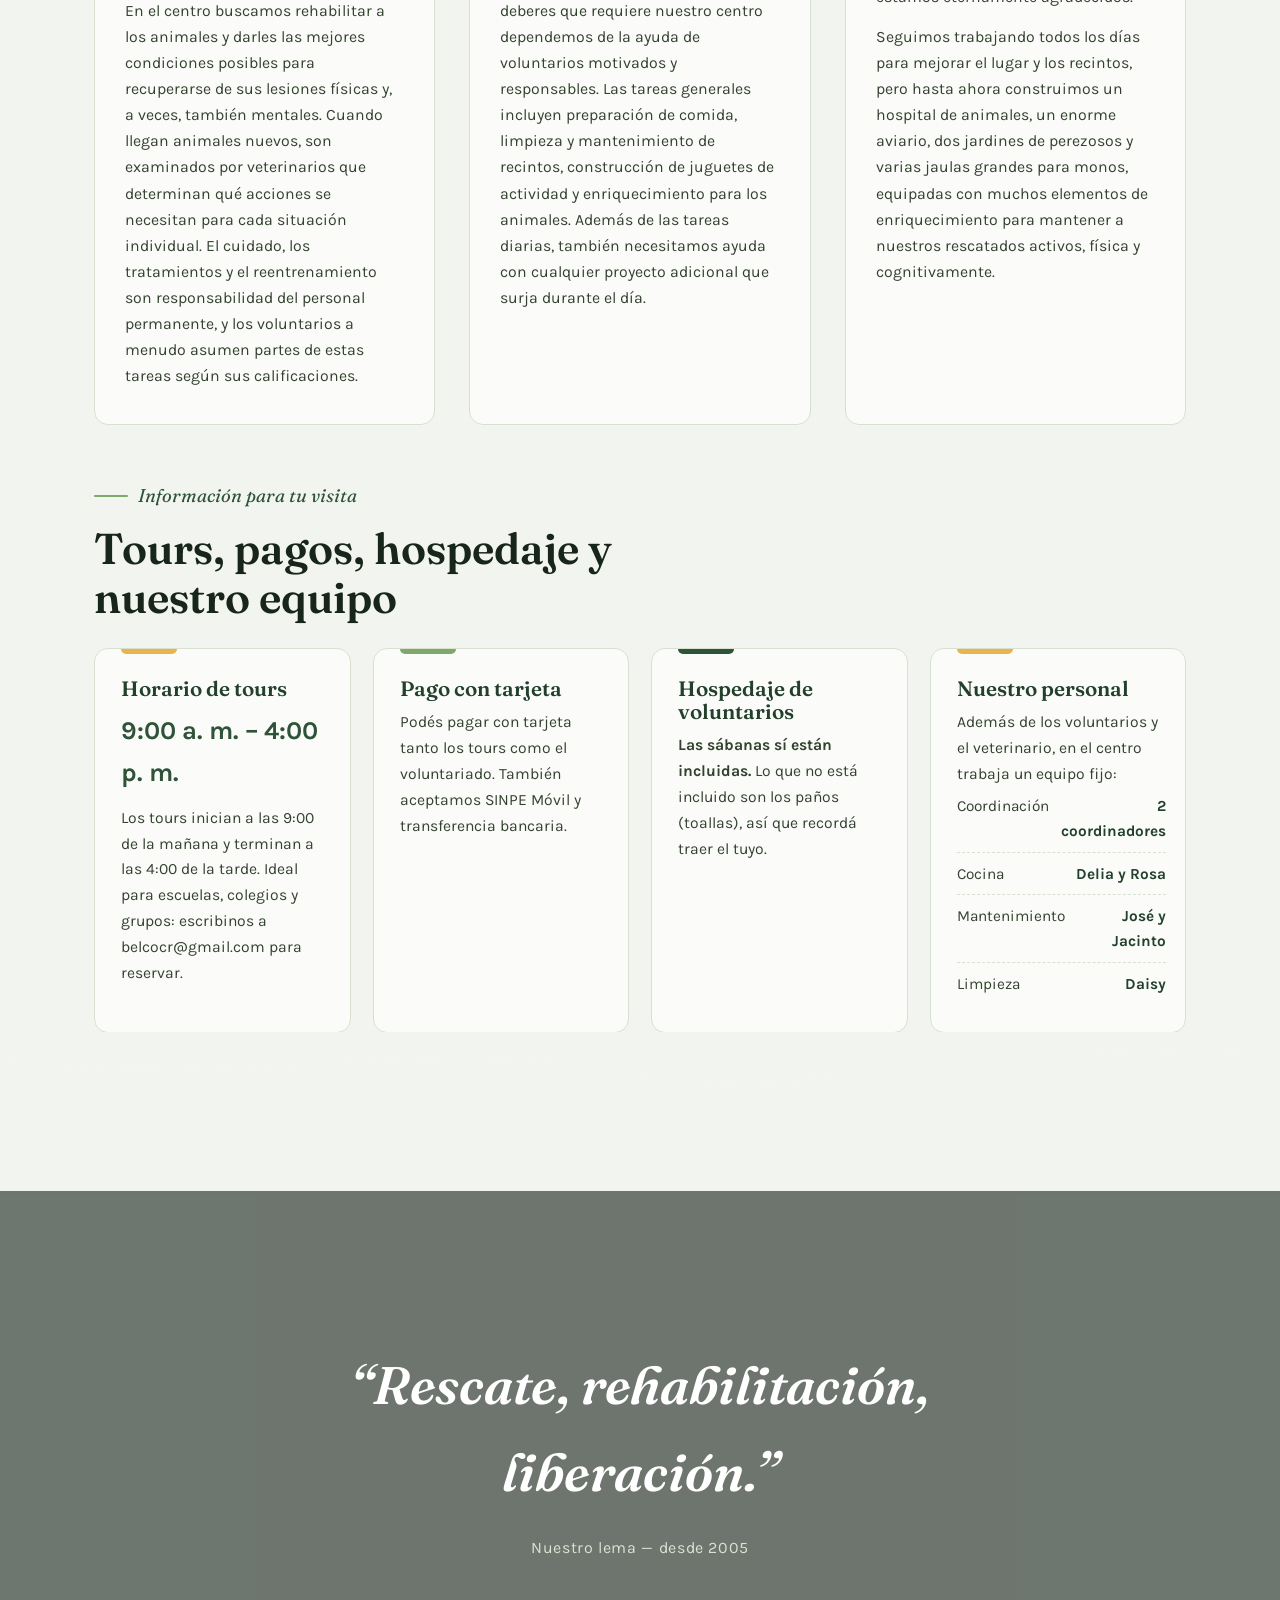
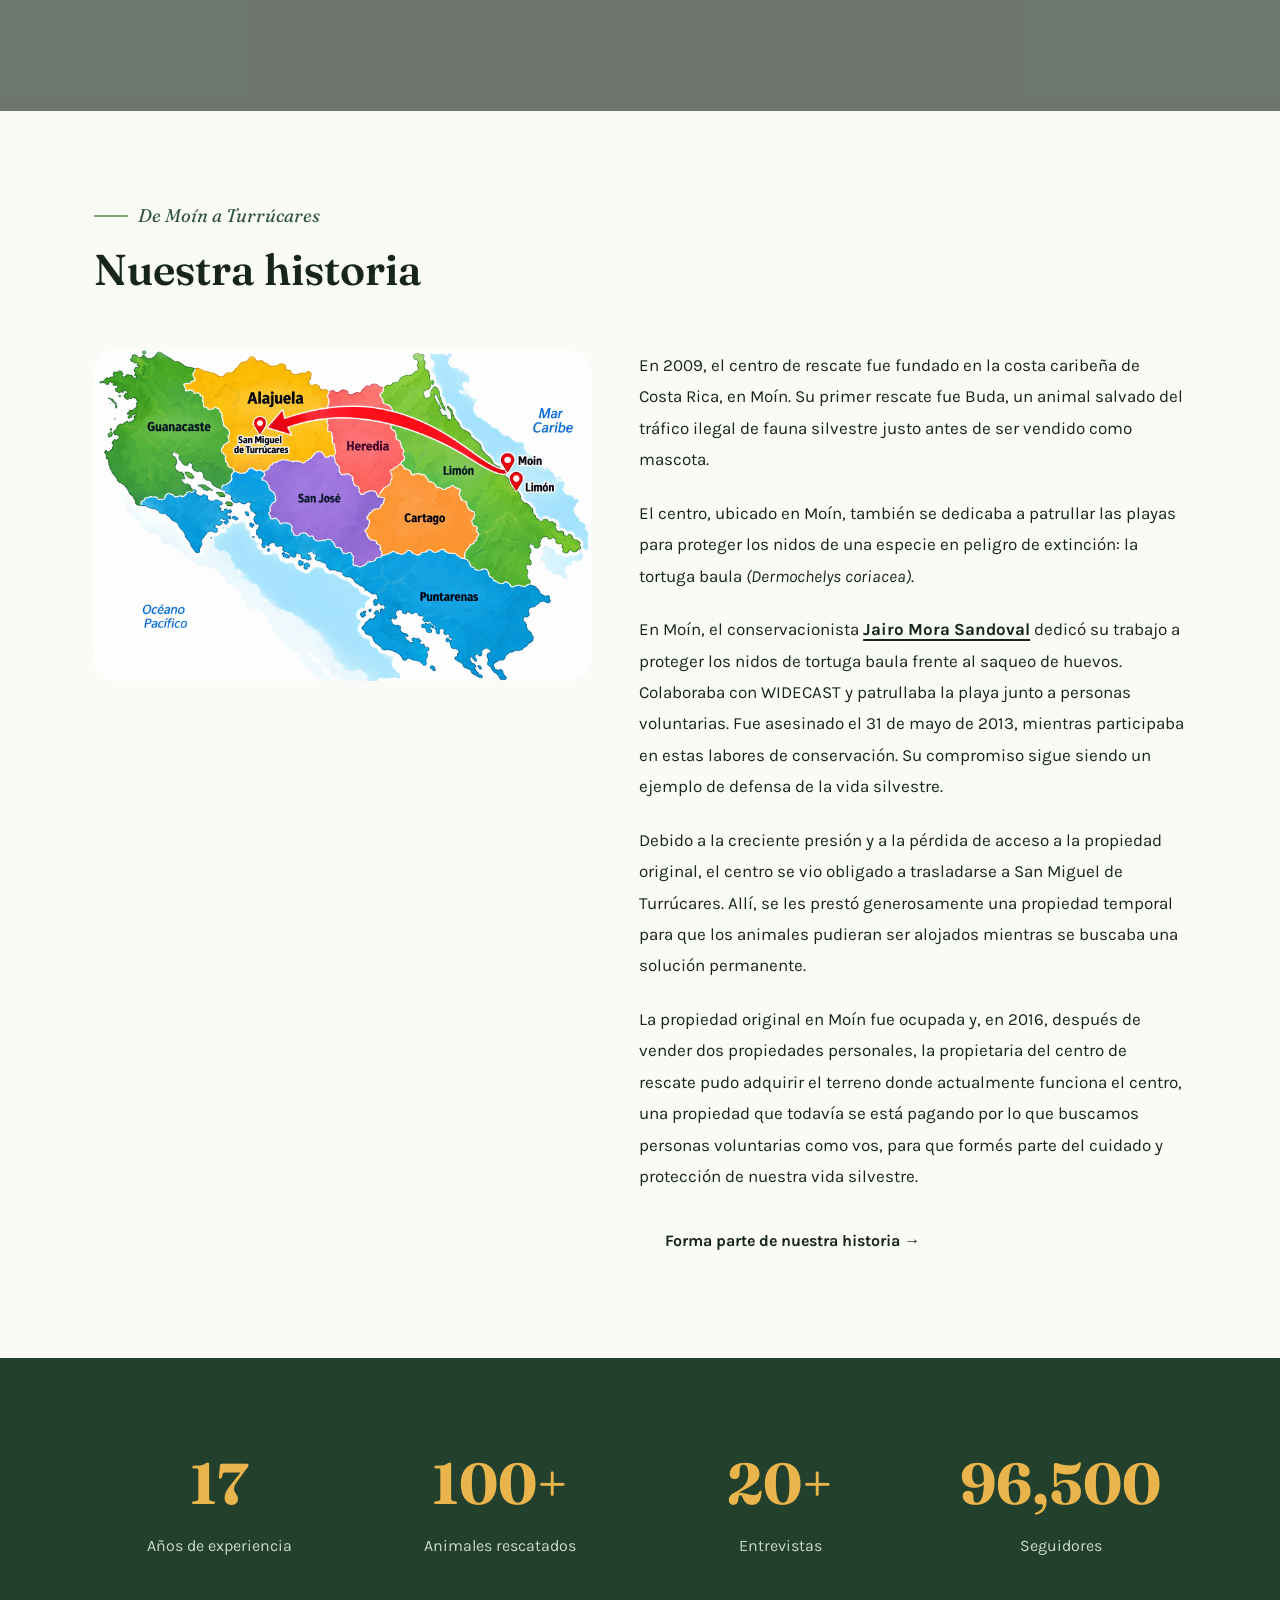
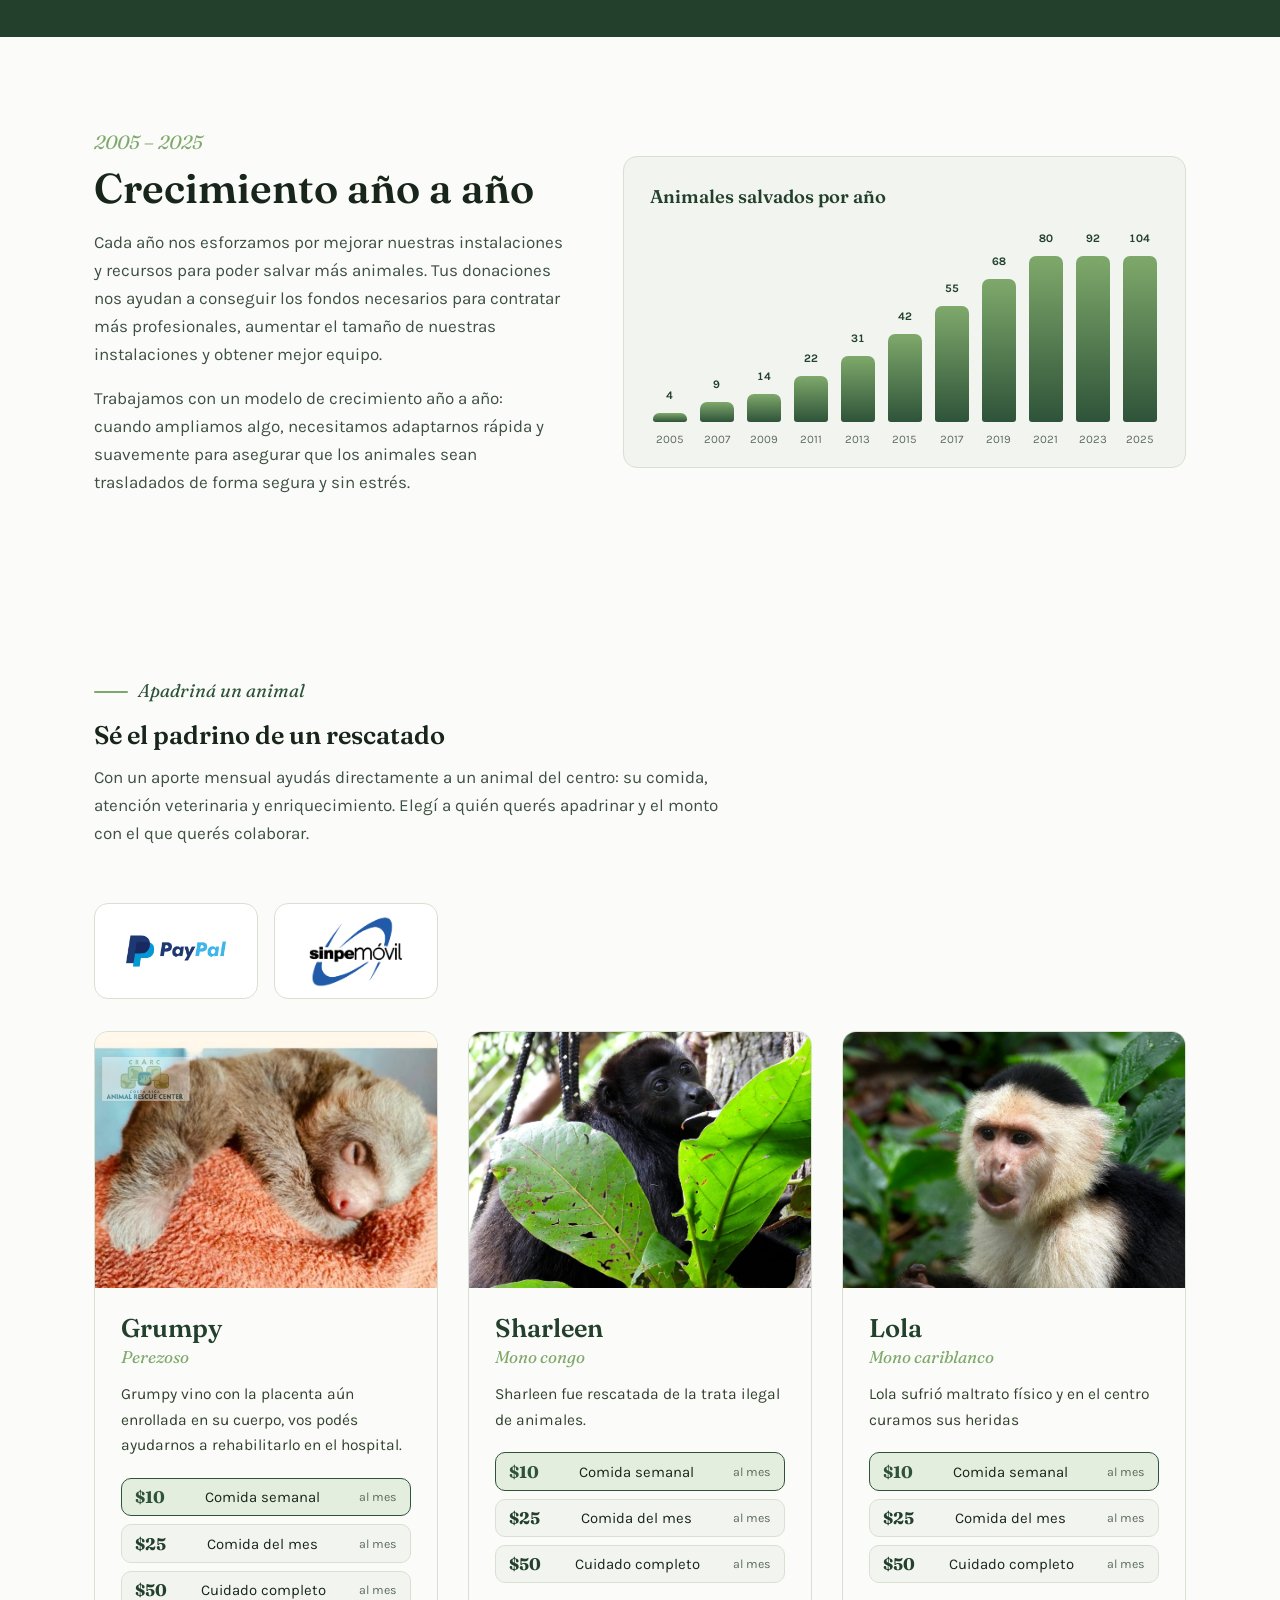
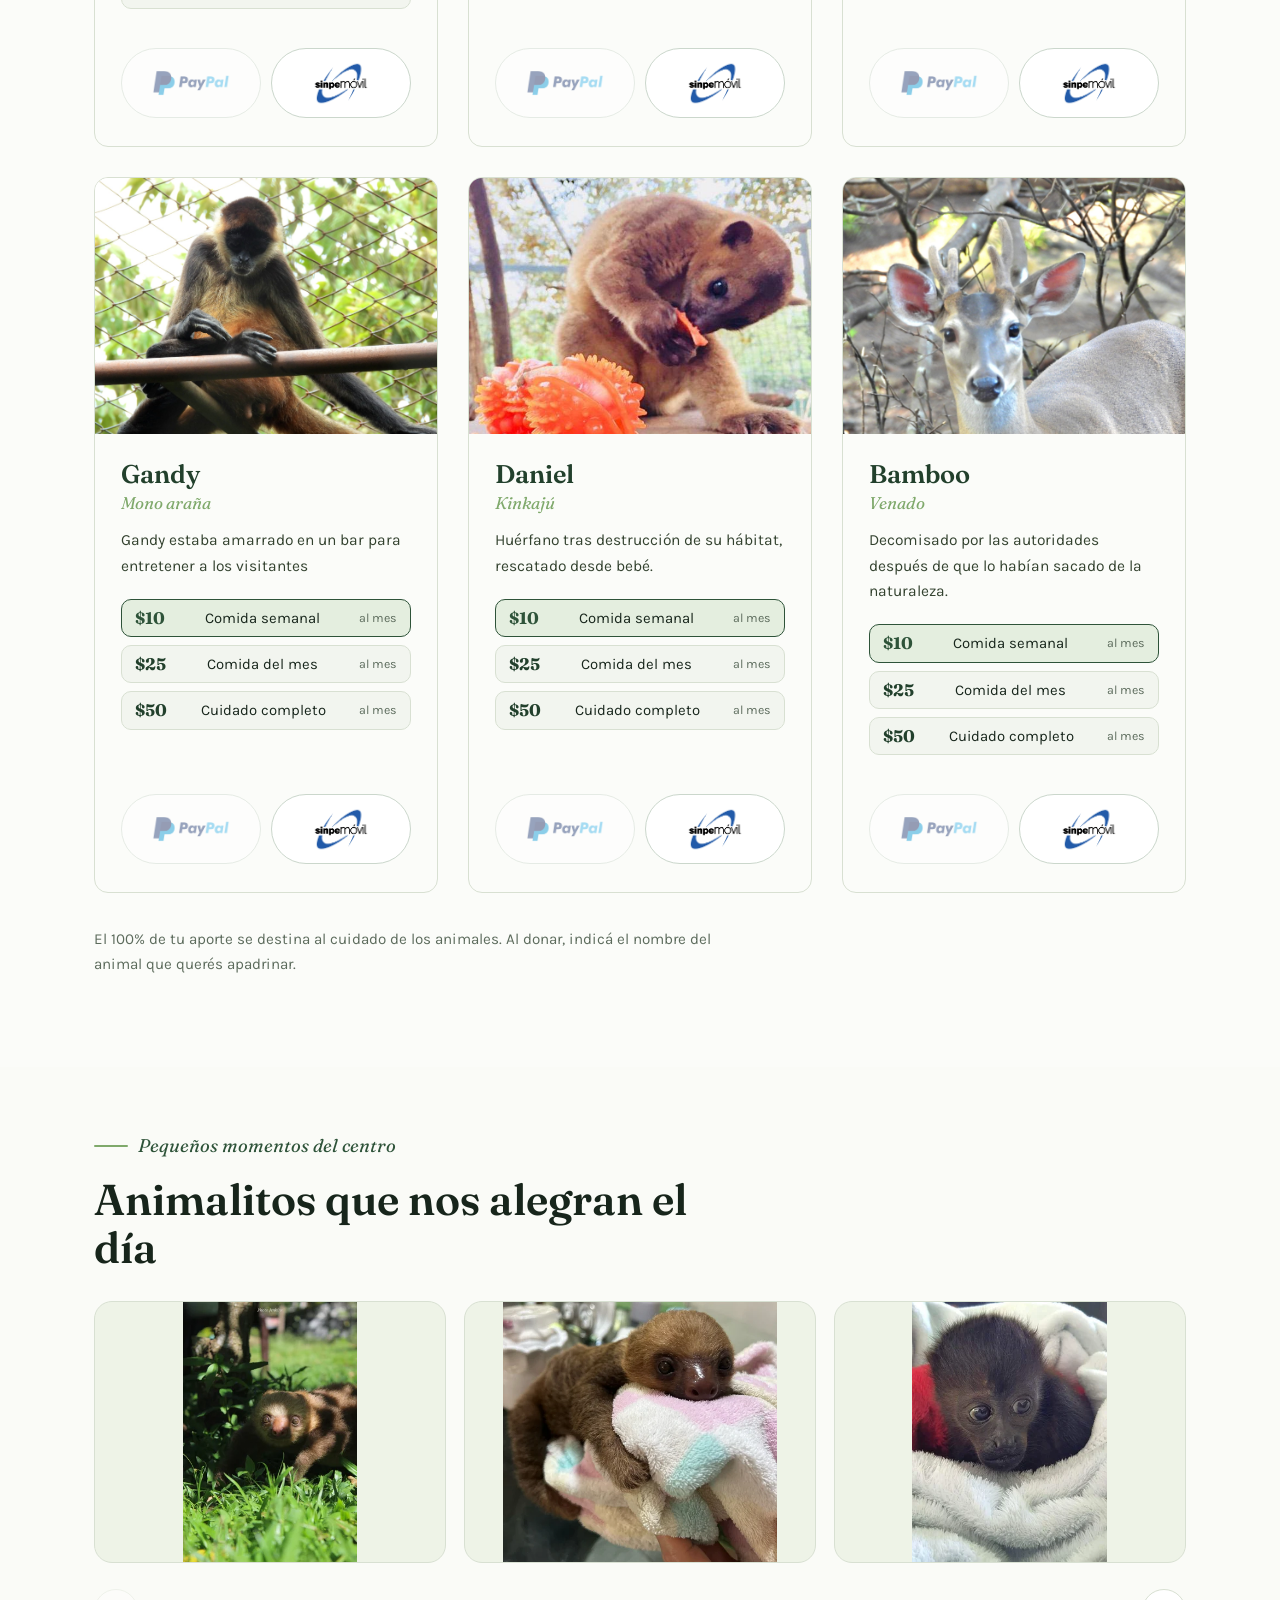
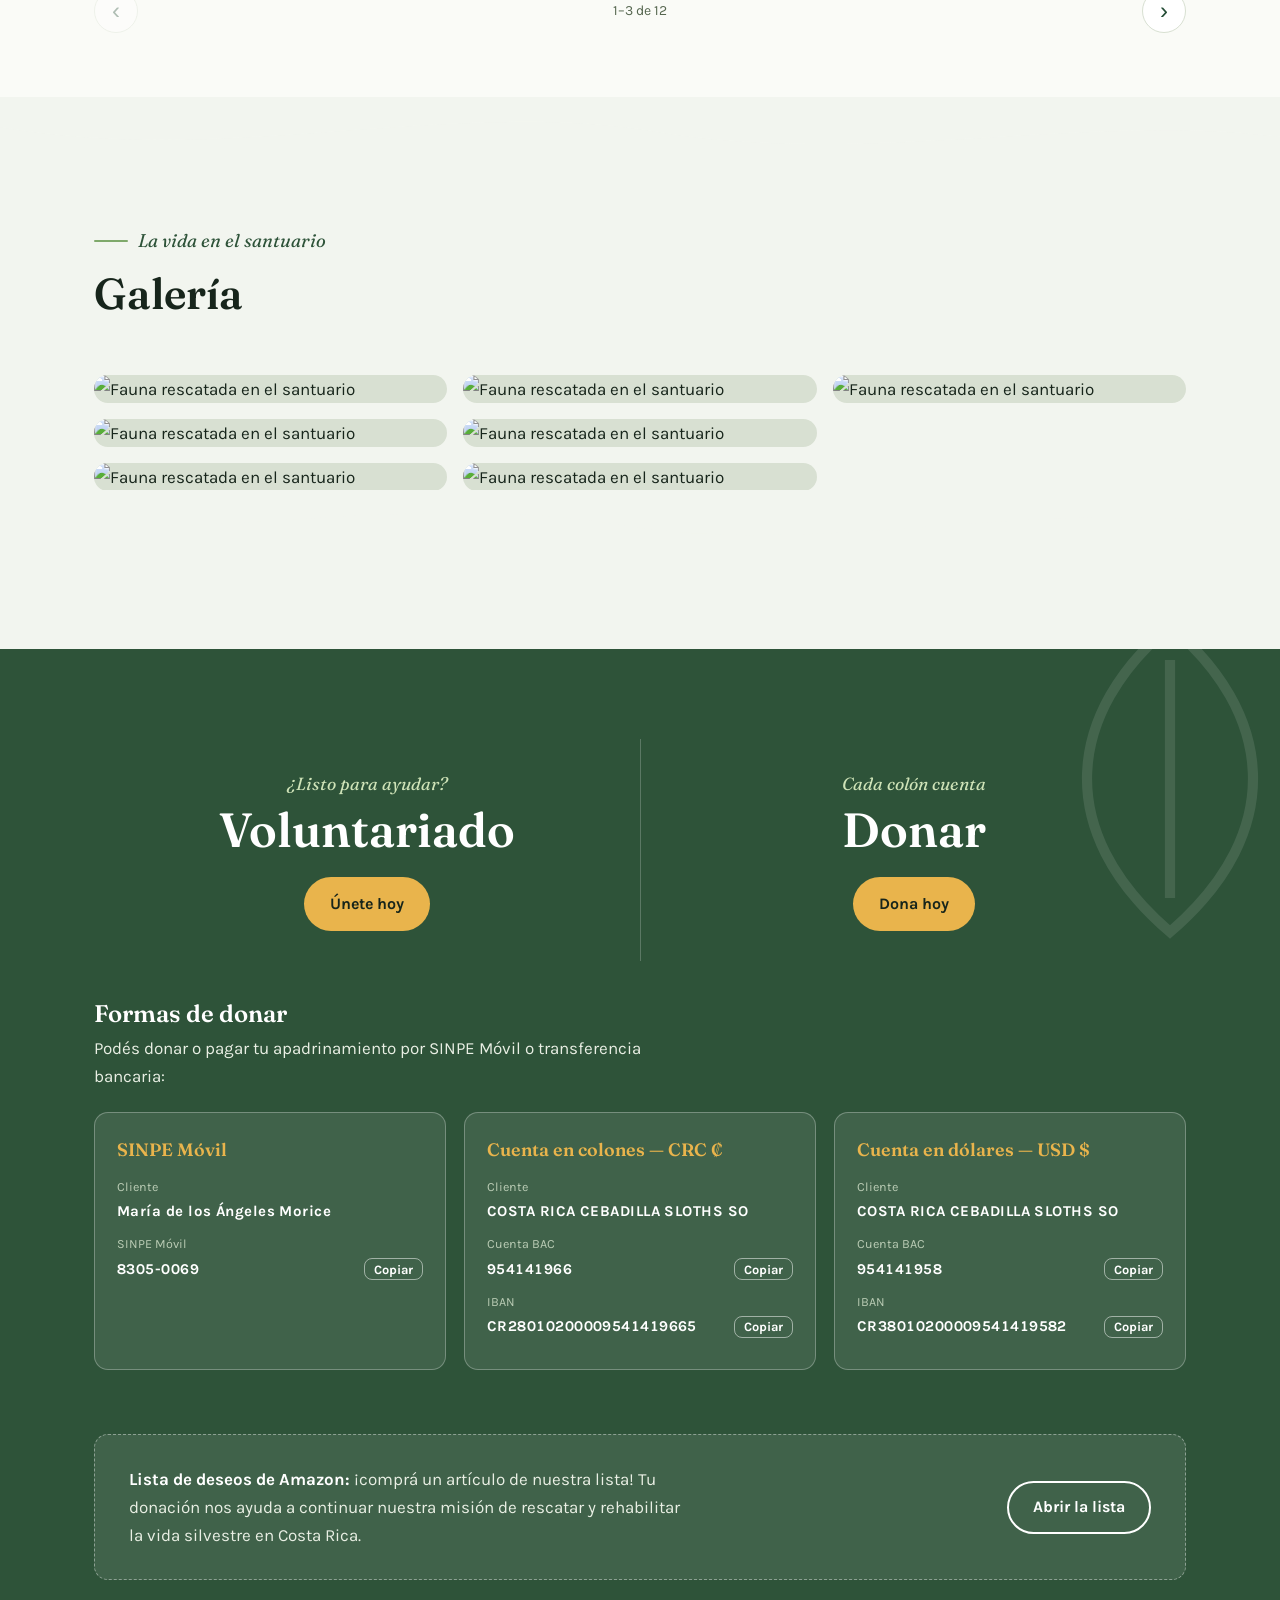
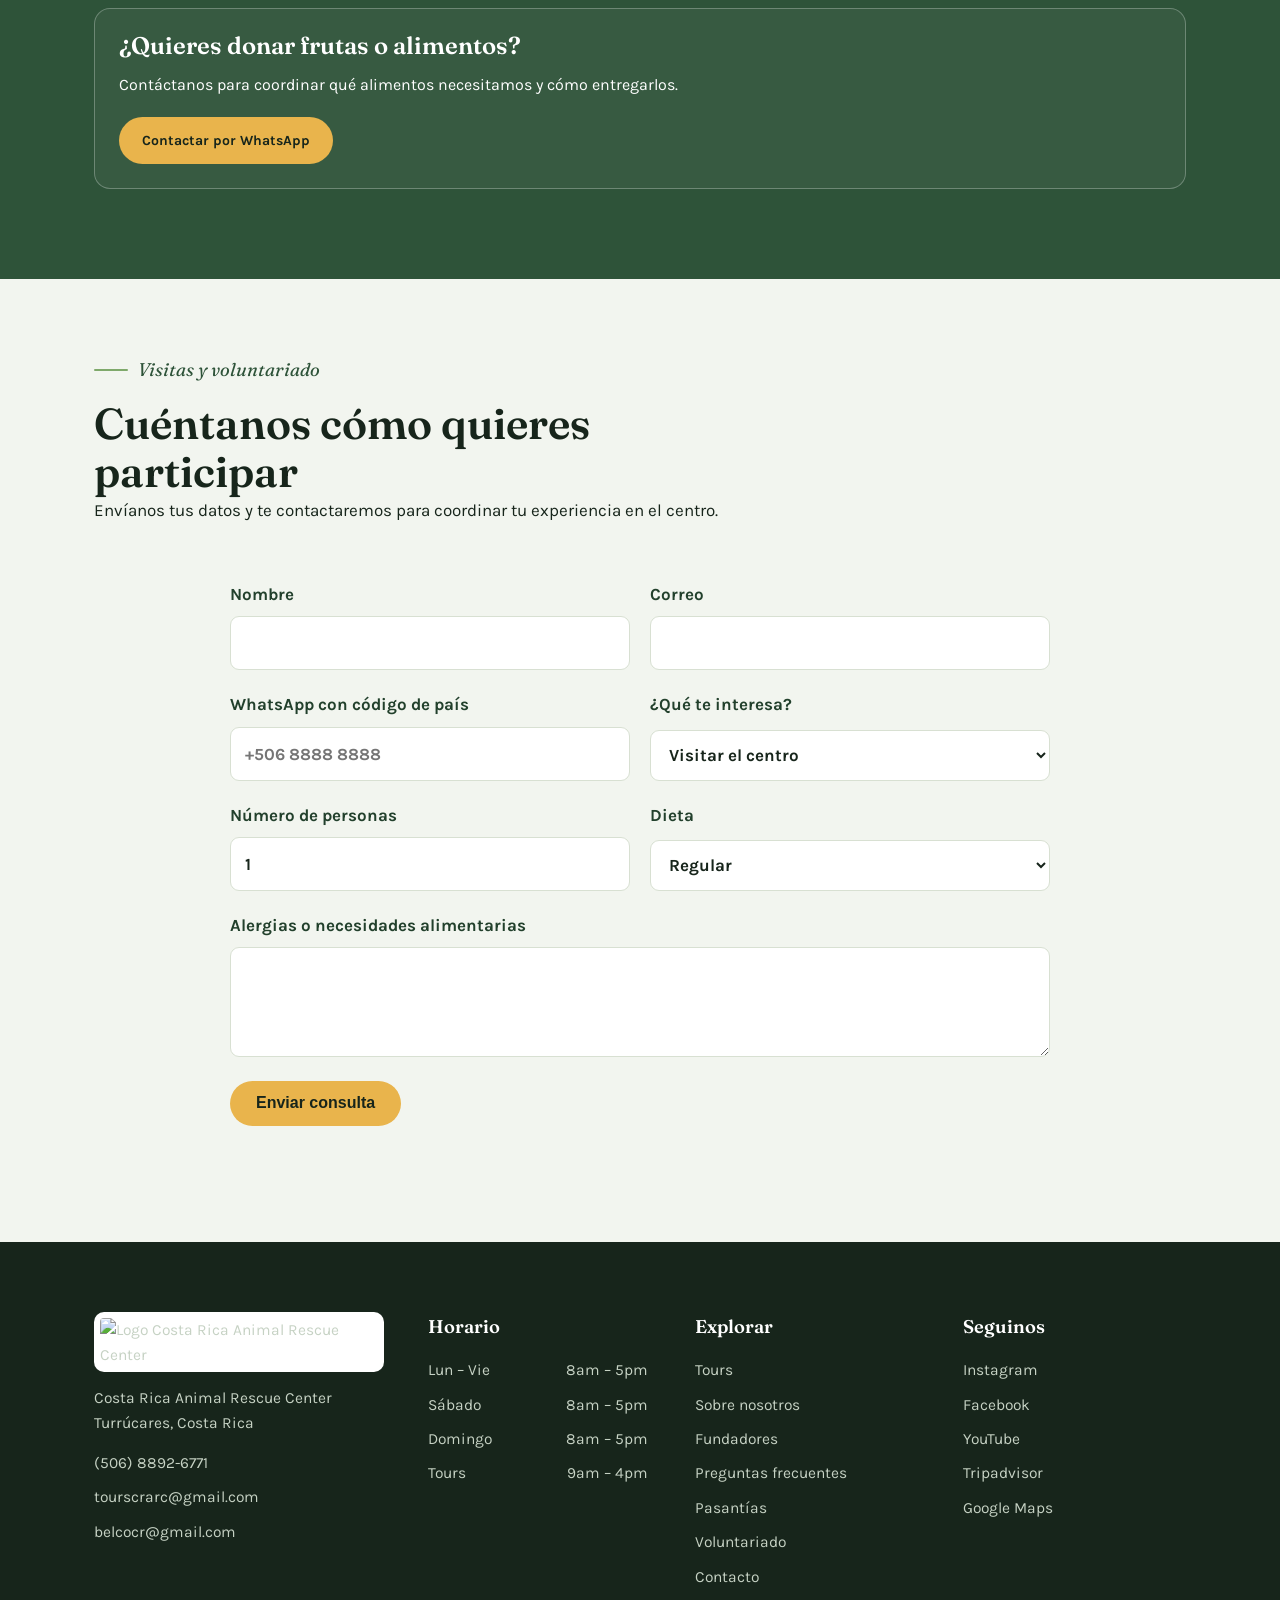
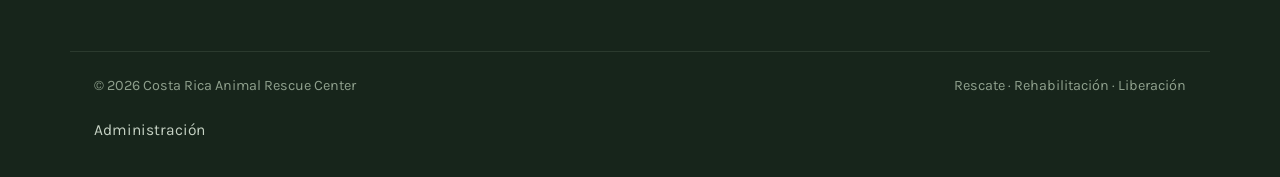
==== commit 05e79038: "Usar belcocr@gmail.com en el texto de reservas de tours Co-Authored-By: Claude Opus 5.5 <noreply@ant" ====
--- a/index.html
+++ b/index.html
@@ -1024,7 +1024,7 @@
           <article class="visit-card">
             <h3 data-i18n="visitToursH">Horario de tours</h3>
             <p class="visit-hours" data-i18n="visitToursHours">9:00 a. m. – 4:00 p. m.</p>
-            <p data-i18n="visitToursP">Los tours inician a las 9:00 de la mañana y terminan a las 4:00 de la tarde. Ideal para escuelas, colegios y grupos: escribinos a tourscrarc@gmail.com para reservar.</p>
+            <p data-i18n="visitToursP">Los tours inician a las 9:00 de la mañana y terminan a las 4:00 de la tarde. Ideal para escuelas, colegios y grupos: escribinos a belcocr@gmail.com para reservar.</p>
           </article>
           <article class="visit-card">
             <h3 data-i18n="visitPayH">Pago con tarjeta</h3>
@@ -1447,10 +1447,10 @@
 Object.entries(HOME_HISTORY_COPY).forEach(([lang,values])=>{if(I18N[lang])Object.assign(I18N[lang],values);});
 Object.entries({"es": {"cuteKicker": "Pequeños momentos del centro", "cuteTitle": "Animalitos que nos alegran el día"}, "en": {"cuteKicker": "Little moments at the center", "cuteTitle": "Animals that brighten our day"}, "fr": {"cuteKicker": "Petits moments au centre", "cuteTitle": "Des animaux qui illuminent nos journées"}, "it": {"cuteKicker": "Piccoli momenti al centro", "cuteTitle": "Animali che rallegrano la giornata"}}).forEach(([lang,values])=>Object.assign(I18N[lang],values));
 Object.entries({
-"es":{visitKicker:"Información para tu visita",visitTitle:"Tours, pagos, hospedaje y nuestro equipo",visitToursH:"Horario de tours",visitToursHours:"9:00 a. m. – 4:00 p. m.",visitToursP:"Los tours inician a las 9:00 de la mañana y terminan a las 4:00 de la tarde. Ideal para escuelas, colegios y grupos: escribinos a tourscrarc@gmail.com para reservar.",visitPayH:"Pago con tarjeta",visitPayP:"Podés pagar con tarjeta tanto los tours como el voluntariado. También aceptamos SINPE Móvil y transferencia bancaria.",visitStayH:"Hospedaje de voluntarios",visitStayP:"<strong>Las sábanas sí están incluidas.</strong> Lo que no está incluido son los paños (toallas), así que recordá traer el tuyo.",visitStaffH:"Nuestro personal",visitStaffP:"Además de los voluntarios y el veterinario, en el centro trabaja un equipo fijo:",staffCoord:"Coordinación",staffCoordN:"2 coordinadores",staffKitchen:"Cocina",staffMaint:"Mantenimiento",staffClean:"Limpieza"},
-"en":{visitKicker:"Plan your visit",visitTitle:"Tours, payments, lodging and our team",visitToursH:"Tour hours",visitToursHours:"9:00 a.m. – 4:00 p.m.",visitToursP:"Tours start at 9:00 in the morning and end at 4:00 in the afternoon. Great for schools and groups: email tourscrarc@gmail.com to book.",visitPayH:"Card payments",visitPayP:"You can pay by card for both tours and volunteering. We also accept SINPE Móvil and bank transfer.",visitStayH:"Volunteer lodging",visitStayP:"<strong>Bed sheets are included.</strong> Towels are not included, so remember to bring your own.",visitStaffH:"Our staff",visitStaffP:"Besides our volunteers and veterinarian, a permanent team works at the center:",staffCoord:"Coordination",staffCoordN:"2 coordinators",staffKitchen:"Kitchen",staffMaint:"Maintenance",staffClean:"Cleaning",how2p1:"Our team is made up of permanent staff (two coordinators, two kitchen staff, two maintenance workers and one cleaner), volunteers and our on-site veterinarian, who all take up an important part in keeping the center running."},
-"fr":{visitKicker:"Préparer votre visite",visitTitle:"Visites, paiements, hébergement et notre équipe",visitToursH:"Horaires des visites",visitToursHours:"9h00 – 16h00",visitToursP:"Les visites commencent à 9h00 et se terminent à 16h00. Idéal pour les écoles et les groupes : écrivez à tourscrarc@gmail.com pour réserver.",visitPayH:"Paiement par carte",visitPayP:"Vous pouvez payer par carte les visites comme le bénévolat. Nous acceptons aussi SINPE Móvil et le virement bancaire.",visitStayH:"Hébergement des bénévoles",visitStayP:"<strong>Les draps sont inclus.</strong> Les serviettes ne sont pas incluses, pensez à apporter la vôtre.",visitStaffH:"Notre personnel",visitStaffP:"En plus des bénévoles et du vétérinaire, une équipe permanente travaille au centre :",staffCoord:"Coordination",staffCoordN:"2 coordinateurs",staffKitchen:"Cuisine",staffMaint:"Entretien",staffClean:"Ménage",how2p1:"Notre équipe se compose d'un personnel permanent (deux coordinateurs, deux personnes en cuisine, deux à l'entretien et une au ménage), de bénévoles et de notre vétérinaire sur place, qui jouent tous un rôle important dans le fonctionnement du centre."},
-"it":{visitKicker:"Organizza la tua visita",visitTitle:"Tour, pagamenti, alloggio e il nostro team",visitToursH:"Orari dei tour",visitToursHours:"9:00 – 16:00",visitToursP:"I tour iniziano alle 9:00 e terminano alle 16:00. Ideale per scuole e gruppi: scrivici a tourscrarc@gmail.com per prenotare.",visitPayH:"Pagamento con carta",visitPayP:"Puoi pagare con carta sia i tour sia il volontariato. Accettiamo anche SINPE Móvil e bonifico bancario.",visitStayH:"Alloggio volontari",visitStayP:"<strong>Le lenzuola sono incluse.</strong> Gli asciugamani non sono inclusi, ricordati di portare il tuo.",visitStaffH:"Il nostro personale",visitStaffP:"Oltre ai volontari e al veterinario, al centro lavora un team fisso:",staffCoord:"Coordinamento",staffCoordN:"2 coordinatori",staffKitchen:"Cucina",staffMaint:"Manutenzione",staffClean:"Pulizie",how2p1:"Il nostro team è composto da personale fisso (due coordinatori, due addette alla cucina, due alla manutenzione e una alle pulizie), volontari e il nostro veterinario in sede, che svolgono tutti un ruolo importante nel far funzionare il centro."}
+"es":{visitKicker:"Información para tu visita",visitTitle:"Tours, pagos, hospedaje y nuestro equipo",visitToursH:"Horario de tours",visitToursHours:"9:00 a. m. – 4:00 p. m.",visitToursP:"Los tours inician a las 9:00 de la mañana y terminan a las 4:00 de la tarde. Ideal para escuelas, colegios y grupos: escribinos a belcocr@gmail.com para reservar.",visitPayH:"Pago con tarjeta",visitPayP:"Podés pagar con tarjeta tanto los tours como el voluntariado. También aceptamos SINPE Móvil y transferencia bancaria.",visitStayH:"Hospedaje de voluntarios",visitStayP:"<strong>Las sábanas sí están incluidas.</strong> Lo que no está incluido son los paños (toallas), así que recordá traer el tuyo.",visitStaffH:"Nuestro personal",visitStaffP:"Además de los voluntarios y el veterinario, en el centro trabaja un equipo fijo:",staffCoord:"Coordinación",staffCoordN:"2 coordinadores",staffKitchen:"Cocina",staffMaint:"Mantenimiento",staffClean:"Limpieza"},
+"en":{visitKicker:"Plan your visit",visitTitle:"Tours, payments, lodging and our team",visitToursH:"Tour hours",visitToursHours:"9:00 a.m. – 4:00 p.m.",visitToursP:"Tours start at 9:00 in the morning and end at 4:00 in the afternoon. Great for schools and groups: email belcocr@gmail.com to book.",visitPayH:"Card payments",visitPayP:"You can pay by card for both tours and volunteering. We also accept SINPE Móvil and bank transfer.",visitStayH:"Volunteer lodging",visitStayP:"<strong>Bed sheets are included.</strong> Towels are not included, so remember to bring your own.",visitStaffH:"Our staff",visitStaffP:"Besides our volunteers and veterinarian, a permanent team works at the center:",staffCoord:"Coordination",staffCoordN:"2 coordinators",staffKitchen:"Kitchen",staffMaint:"Maintenance",staffClean:"Cleaning",how2p1:"Our team is made up of permanent staff (two coordinators, two kitchen staff, two maintenance workers and one cleaner), volunteers and our on-site veterinarian, who all take up an important part in keeping the center running."},
+"fr":{visitKicker:"Préparer votre visite",visitTitle:"Visites, paiements, hébergement et notre équipe",visitToursH:"Horaires des visites",visitToursHours:"9h00 – 16h00",visitToursP:"Les visites commencent à 9h00 et se terminent à 16h00. Idéal pour les écoles et les groupes : écrivez à belcocr@gmail.com pour réserver.",visitPayH:"Paiement par carte",visitPayP:"Vous pouvez payer par carte les visites comme le bénévolat. Nous acceptons aussi SINPE Móvil et le virement bancaire.",visitStayH:"Hébergement des bénévoles",visitStayP:"<strong>Les draps sont inclus.</strong> Les serviettes ne sont pas incluses, pensez à apporter la vôtre.",visitStaffH:"Notre personnel",visitStaffP:"En plus des bénévoles et du vétérinaire, une équipe permanente travaille au centre :",staffCoord:"Coordination",staffCoordN:"2 coordinateurs",staffKitchen:"Cuisine",staffMaint:"Entretien",staffClean:"Ménage",how2p1:"Notre équipe se compose d'un personnel permanent (deux coordinateurs, deux personnes en cuisine, deux à l'entretien et une au ménage), de bénévoles et de notre vétérinaire sur place, qui jouent tous un rôle important dans le fonctionnement du centre."},
+"it":{visitKicker:"Organizza la tua visita",visitTitle:"Tour, pagamenti, alloggio e il nostro team",visitToursH:"Orari dei tour",visitToursHours:"9:00 – 16:00",visitToursP:"I tour iniziano alle 9:00 e terminano alle 16:00. Ideale per scuole e gruppi: scrivici a belcocr@gmail.com per prenotare.",visitPayH:"Pagamento con carta",visitPayP:"Puoi pagare con carta sia i tour sia il volontariato. Accettiamo anche SINPE Móvil e bonifico bancario.",visitStayH:"Alloggio volontari",visitStayP:"<strong>Le lenzuola sono incluse.</strong> Gli asciugamani non sono inclusi, ricordati di portare il tuo.",visitStaffH:"Il nostro personale",visitStaffP:"Oltre ai volontari e al veterinario, al centro lavora un team fisso:",staffCoord:"Coordinamento",staffCoordN:"2 coordinatori",staffKitchen:"Cucina",staffMaint:"Manutenzione",staffClean:"Pulizie",how2p1:"Il nostro team è composto da personale fisso (due coordinatori, due addette alla cucina, due alla manutenzione e una alle pulizie), volontari e il nostro veterinario in sede, che svolgono tutti un ruolo importante nel far funzionare il centro."}
 }).forEach(([lang,values])=>{if(I18N[lang])Object.assign(I18N[lang],values);});
 function applyLang(code){
   const dict = I18N[code] || I18N.es;
